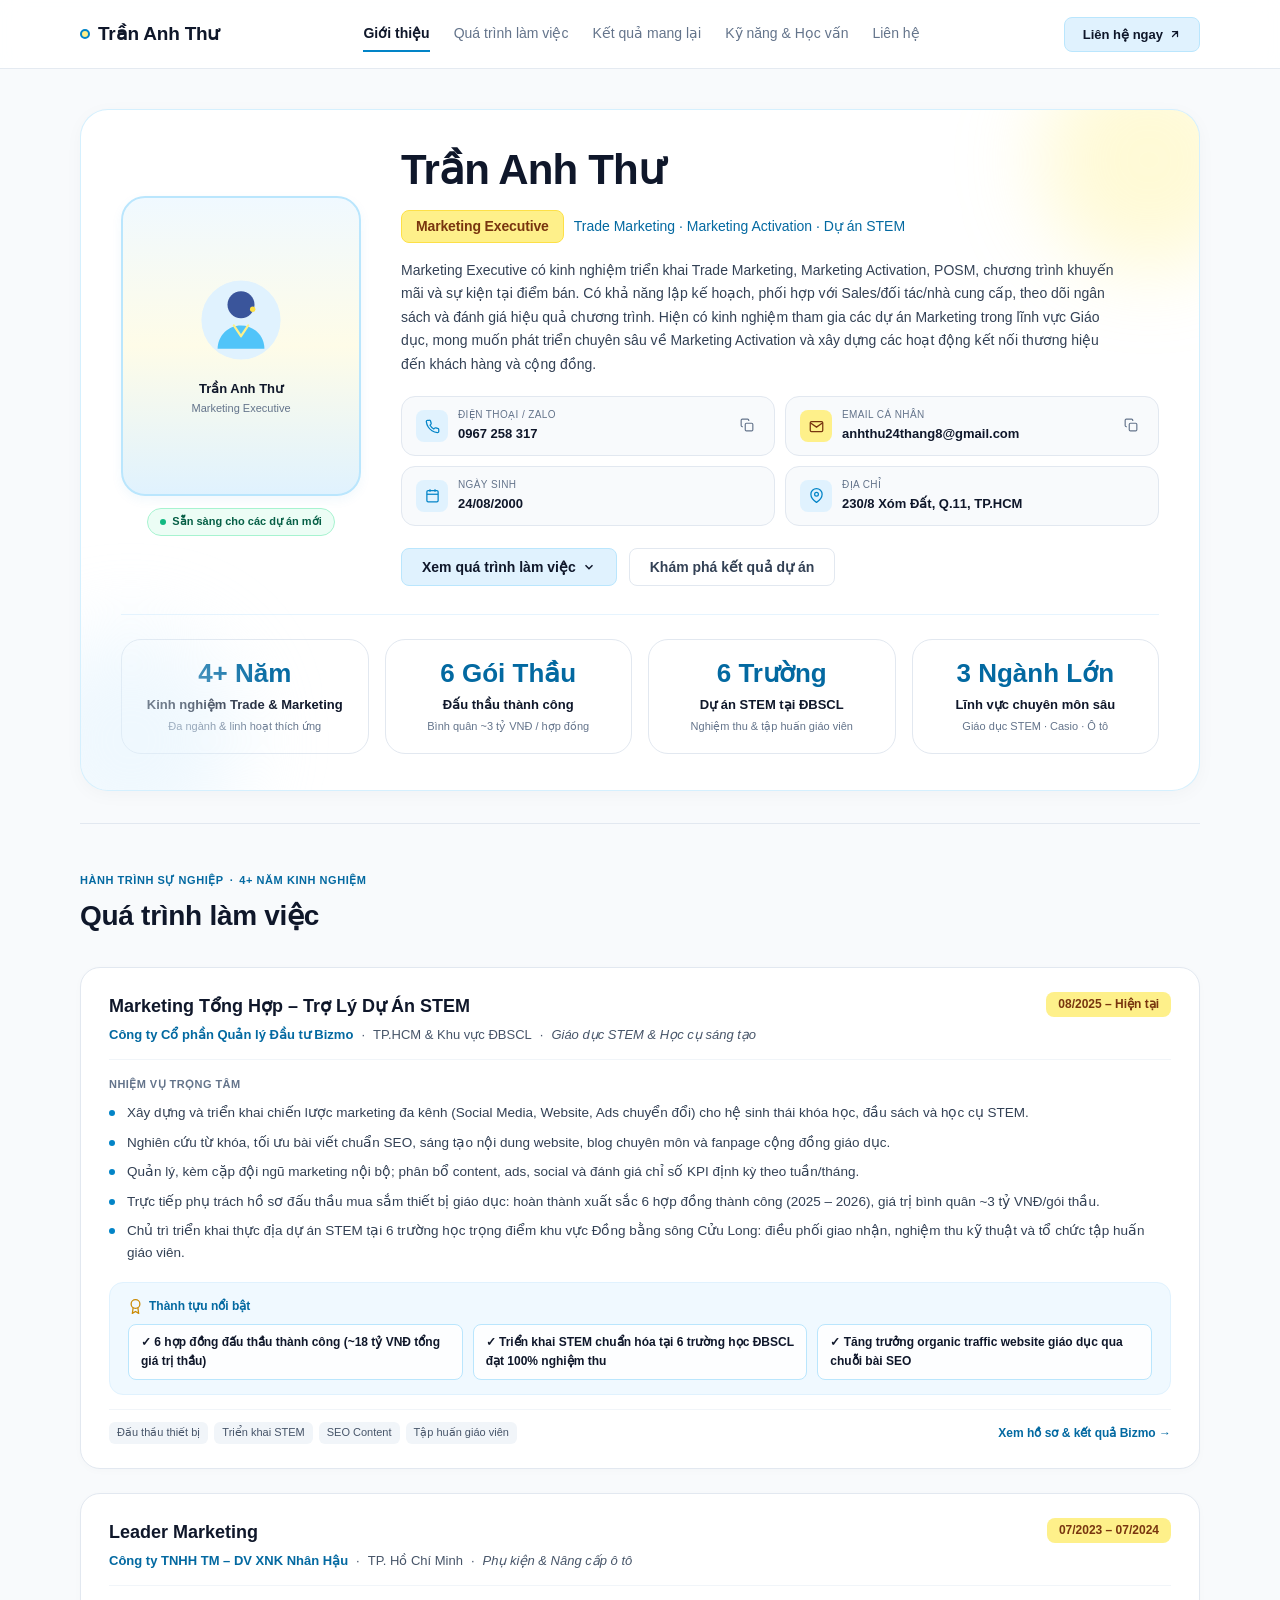
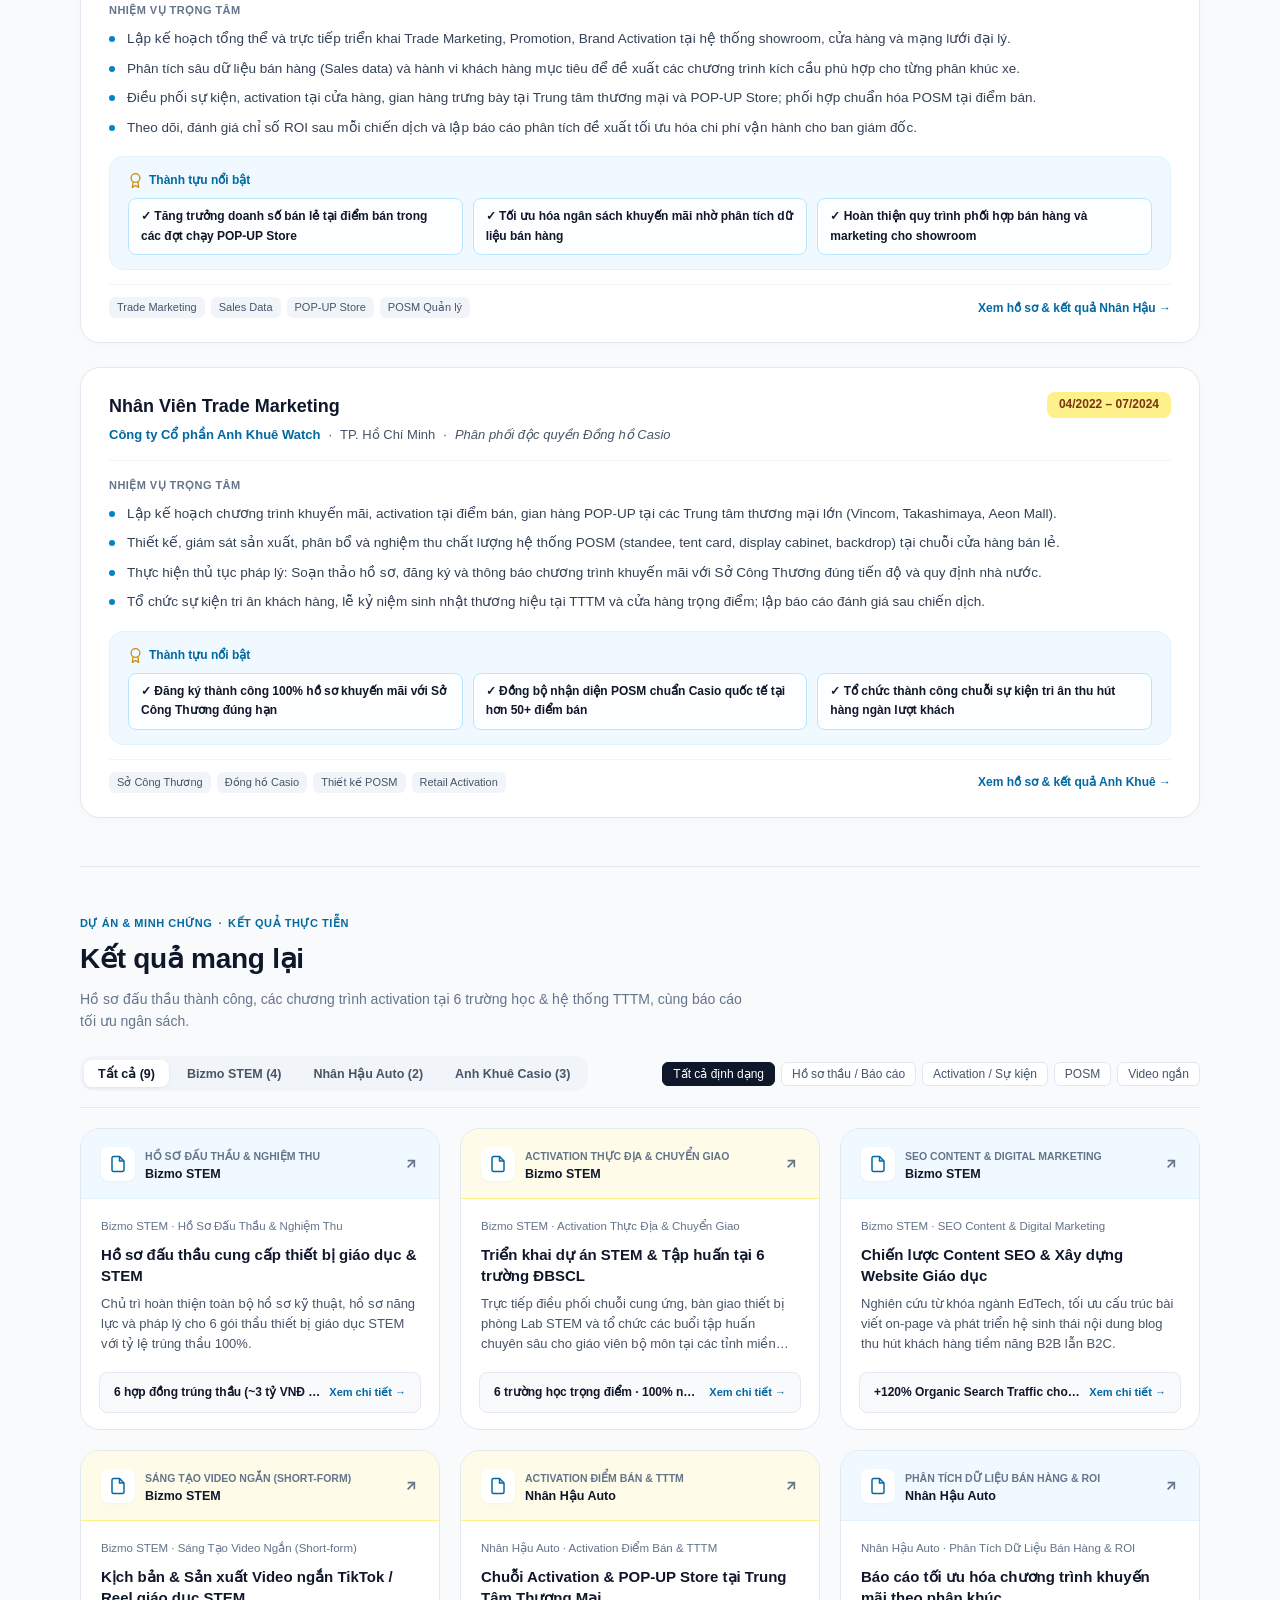
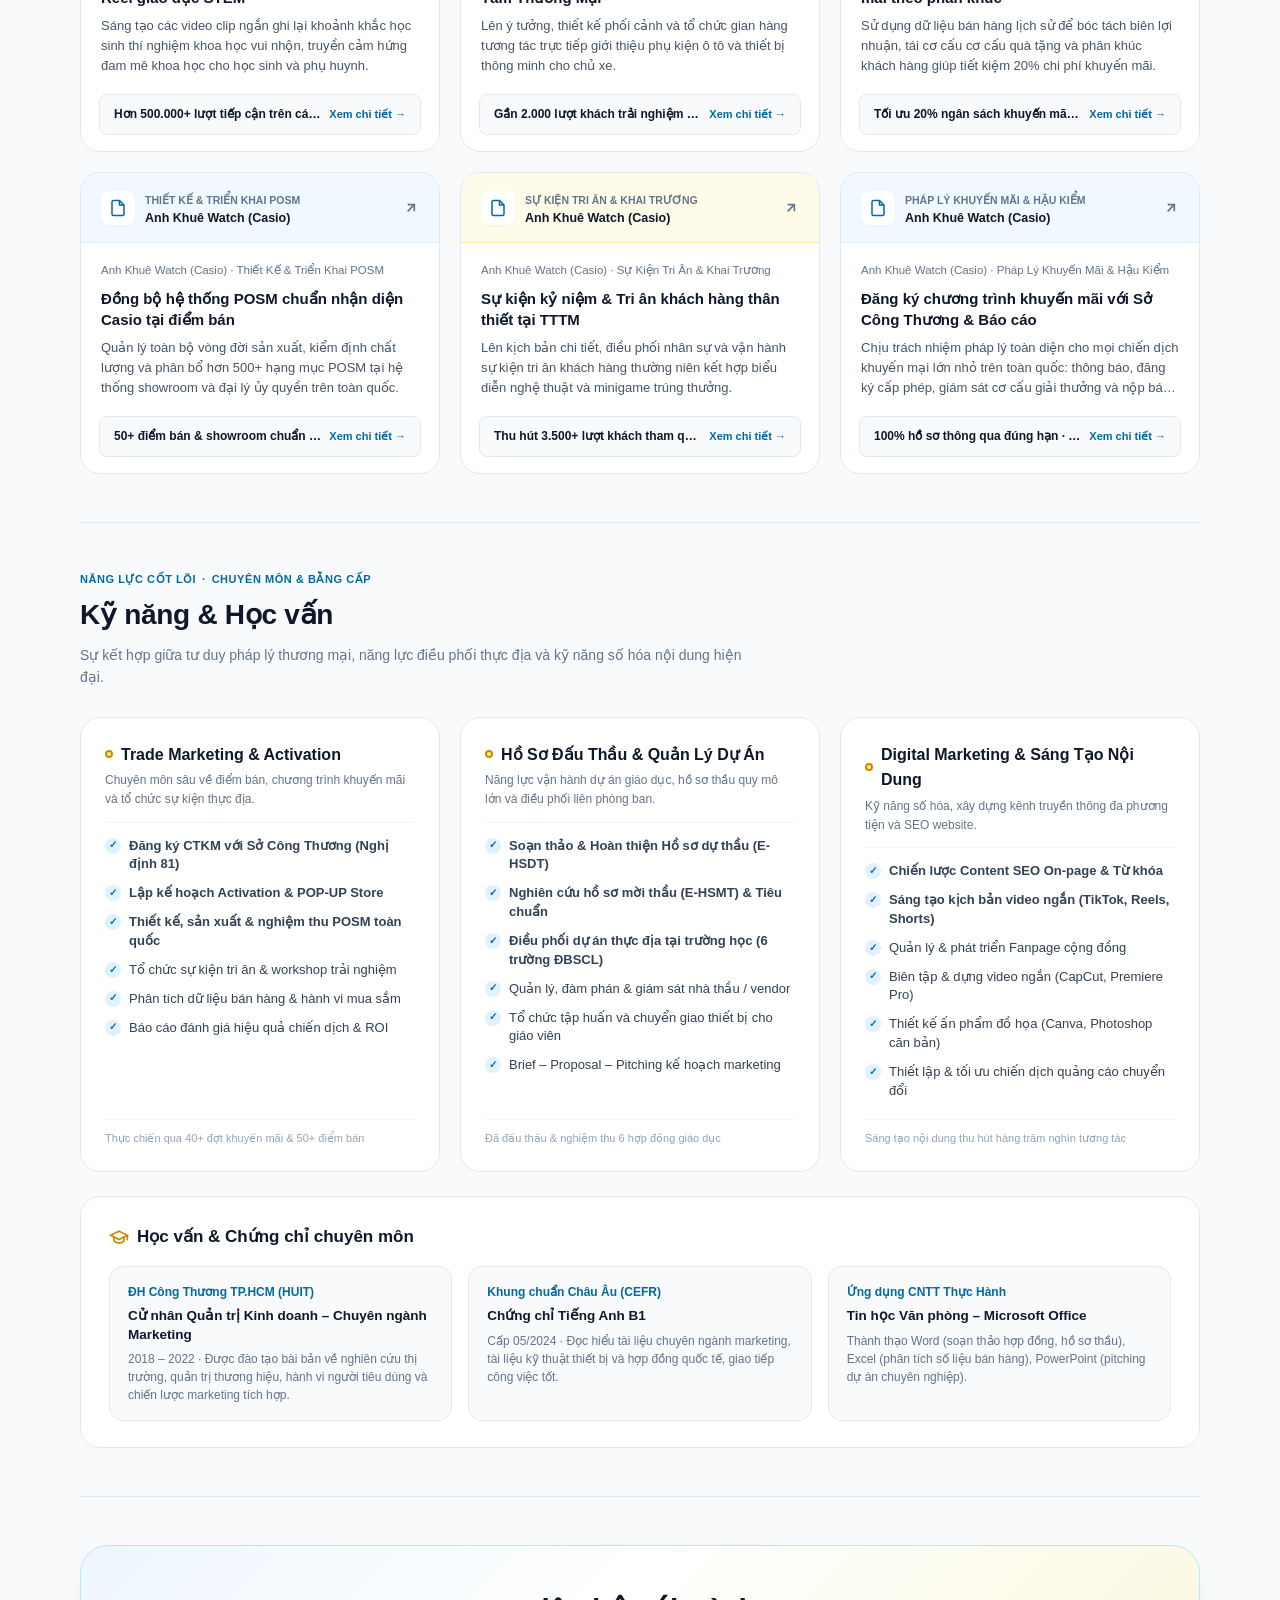
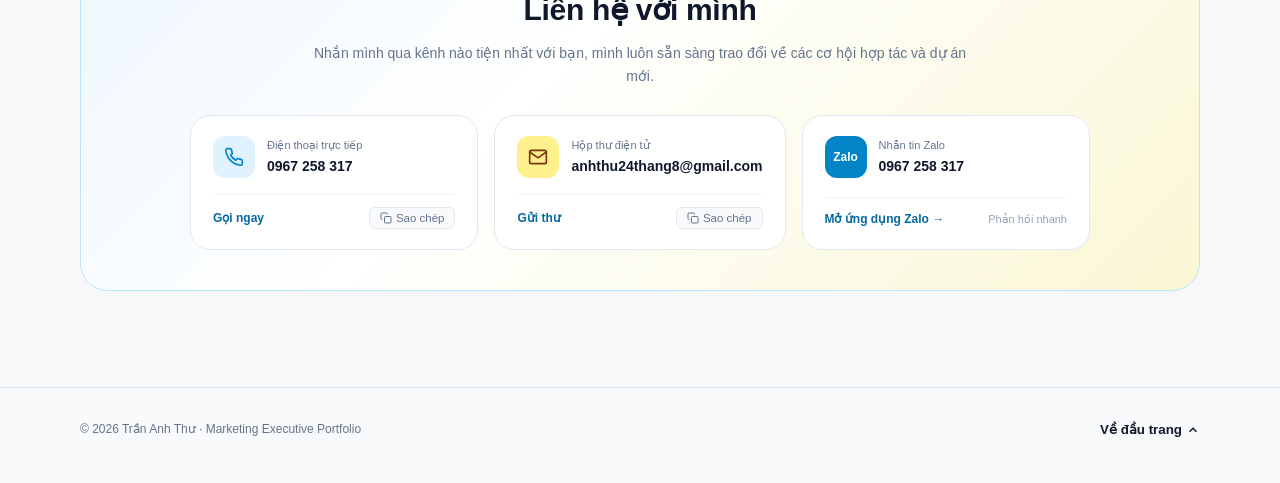
==== index.html @ 7ff5aea0 "Add files via upload" ====
<!DOCTYPE html>
<html lang="vi">
<head>
  <meta charset="UTF-8">
  <meta name="viewport" content="width=device-width, initial-scale=1.0, viewport-fit=cover">
  <title>Trần Anh Thư – Portfolio Marketing</title>
  <meta name="description" content="Portfolio cá nhân của Trần Anh Thư - Marketing Executive chuyên sâu Trade Marketing, Activation, Đấu thầu dự án và Chiến lược kết nối thương hiệu.">
  <meta property="og:title" content="Trần Anh Thư – Portfolio Marketing">
  <meta property="og:description" content="Portfolio cá nhân của Trần Anh Thư - Marketing Executive chuyên sâu Trade Marketing, Activation, Đấu thầu dự án và Chiến lược kết nối thương hiệu.">
  <meta property="og:type" content="website">
  <meta name="twitter:card" content="summary_large_image">
  <style>
    :root {
      --bg: #F8FAFC;
      --surface: #FFFFFF;
      --ink: #0F172A;
      --mute: #64748B;
      --line: #E2E8F0;
      --blue-subtle: #F0F9FF;
      --blue-pastel: #E0F2FE;
      --blue-border: #BAE6FD;
      --blue-accent: #0284C7;
      --blue-deep: #0369A1;
      --yellow-subtle: #FEFCE8;
      --yellow-pastel: #FEF08A;
      --yellow-border: #FDE047;
      --yellow-dark: #78350F;
      --yellow-accent: #CA8A04;
      --radius-sm: 8px;
      --radius-md: 14px;
      --radius-lg: 20px;
      --radius-xl: 28px;
      --font-main: Arial, "Helvetica Neue", Helvetica, sans-serif;
    }

    * {
      box-sizing: border-box;
      margin: 0;
      padding: 0;
    }

    html {
      scroll-behavior: smooth;
      font-family: var(--font-main);
      background-color: var(--bg);
      color: var(--ink);
    }

    body {
      font-family: var(--font-main);
      background: var(--bg);
      color: var(--ink);
      line-height: 1.6;
      -webkit-font-smoothing: antialiased;
      overflow-x: hidden;
    }

    a {
      color: inherit;
      text-decoration: none;
    }

    button {
      font-family: inherit;
      cursor: pointer;
      border: none;
      background: none;
    }

    .wrap {
      max-width: 1160px;
      margin: 0 auto;
      padding: 0 20px;
    }

    /* Top Navigation Bar */
    header.topbar {
      position: sticky;
      top: 0;
      z-index: 50;
      background: rgba(255, 255, 255, 0.88);
      backdrop-filter: blur(10px);
      -webkit-backdrop-filter: blur(10px);
      border-bottom: 1px solid rgba(226, 232, 240, 0.9);
      transition: all 0.2s ease;
    }

    .topbar .nav-container {
      display: flex;
      align-items: center;
      justify-content: space-between;
      height: 68px;
      gap: 32px;
    }

    .brand-wordmark {
      display: flex;
      align-items: center;
      gap: 8px;
      font-size: 19px;
      font-weight: 700;
      letter-spacing: -0.01em;
      color: var(--ink);
      white-space: nowrap;
      cursor: pointer;
    }

    .brand-dot {
      width: 10px;
      height: 10px;
      border-radius: 50%;
      background: var(--yellow-pastel);
      border: 2px solid var(--blue-accent);
    }

    nav.nav-links {
      display: flex;
      align-items: center;
      gap: 24px;
    }

    nav.nav-links a {
      font-size: 14px;
      font-weight: 500;
      color: var(--mute);
      padding: 6px 0;
      border-bottom: 2px solid transparent;
      transition: color 0.15s ease, border-color 0.15s ease;
      white-space: nowrap;
    }

    nav.nav-links a:hover,
    nav.nav-links a.active {
      color: var(--ink);
      border-bottom-color: var(--blue-accent);
      font-weight: 600;
    }

    .nav-cta {
      display: inline-flex;
      align-items: center;
      gap: 6px;
      background: var(--blue-pastel);
      color: var(--ink);
      border: 1px solid var(--blue-border);
      font-size: 13px;
      font-weight: 600;
      padding: 9px 18px;
      border-radius: var(--radius-sm);
      transition: background 0.15s ease;
      white-space: nowrap;
    }

    .nav-cta:hover {
      background: #BAE6FD;
    }

    .mobile-menu-btn {
      display: none;
      padding: 8px;
      border-radius: 8px;
      color: var(--ink);
    }

    .mobile-drawer {
      display: none;
      flex-direction: column;
      gap: 8px;
      padding: 16px 20px 24px;
      background: #FFFFFF;
      border-bottom: 1px solid var(--line);
    }

    .mobile-drawer.open {
      display: flex;
    }

    .mobile-drawer a {
      font-size: 15px;
      padding: 10px 12px;
      border-radius: 8px;
      color: var(--ink);
    }

    .mobile-drawer a:hover {
      background: var(--blue-subtle);
    }

    /* Hero Section */
    section.hero-section {
      padding: 40px 0 32px;
    }

    .hero-card {
      background: var(--surface);
      border: 1px solid rgba(186, 230, 253, 0.6);
      border-radius: var(--radius-xl);
      padding: 36px 40px;
      position: relative;
      overflow: hidden;
      box-shadow: 0 4px 20px -2px rgba(15, 23, 42, 0.04);
    }

    .hero-card::before {
      content: "";
      position: absolute;
      top: -60px;
      right: -60px;
      width: 220px;
      height: 220px;
      border-radius: 50%;
      background: rgba(254, 240, 138, 0.35);
      filter: blur(40px);
      pointer-events: none;
    }

    .hero-card::after {
      content: "";
      position: absolute;
      bottom: -60px;
      left: -60px;
      width: 220px;
      height: 220px;
      border-radius: 50%;
      background: rgba(224, 242, 254, 0.5);
      filter: blur(40px);
      pointer-events: none;
    }

    .hero-layout {
      position: relative;
      z-index: 1;
      display: grid;
      grid-template-columns: 240px 1fr;
      gap: 40px;
      align-items: center;
    }

    .avatar-wrapper {
      display: flex;
      flex-col: column;
      align-items: center;
      flex-direction: column;
    }

    .avatar-frame {
      width: 100%;
      aspect-ratio: 4/5;
      border-radius: 24px;
      overflow: hidden;
      border: 2px solid var(--blue-border);
      background: linear-gradient(180deg, var(--blue-subtle) 0%, var(--yellow-subtle) 50%, var(--blue-pastel) 100%);
      display: flex;
      flex-direction: column;
      align-items: center;
      justify-content: center;
      position: relative;
      text-align: center;
      box-shadow: 0 4px 12px rgba(2, 132, 199, 0.06);
    }

    .avatar-frame img {
      width: 100%;
      height: 100%;
      object-fit: cover;
    }

    .avatar-placeholder svg {
      width: 90px;
      height: 90px;
    }

    .avatar-name {
      font-size: 13px;
      font-weight: 700;
      color: var(--ink);
      margin-top: 6px;
    }

    .avatar-title {
      font-size: 11px;
      color: var(--mute);
    }

    .avatar-upload-overlay {
      position: absolute;
      inset: 0;
      background: rgba(15, 23, 42, 0.65);
      color: #FFFFFF;
      display: flex;
      flex-direction: column;
      align-items: center;
      justify-content: center;
      opacity: 0;
      transition: opacity 0.2s ease;
      cursor: pointer;
      font-size: 12px;
      font-weight: 500;
      gap: 4px;
      padding: 12px;
      text-align: center;
    }

    .avatar-frame:hover .avatar-upload-overlay {
      opacity: 1;
    }

    .status-badge {
      display: inline-flex;
      align-items: center;
      gap: 6px;
      margin-top: 12px;
      padding: 4px 12px;
      border-radius: 99px;
      background: #ECFDF5;
      border: 1px solid #A7F3D0;
      color: #065F46;
      font-size: 11px;
      font-weight: 600;
    }

    .status-dot {
      width: 6px;
      height: 6px;
      border-radius: 50%;
      background: #10B981;
    }

    /* Hero Text Column */
    .hero-info {
      display: flex;
      flex-direction: column;
      gap: 16px;
    }

    .hero-name {
      font-size: 42px;
      font-weight: 800;
      line-height: 1.15;
      letter-spacing: -0.02em;
      color: var(--ink);
    }

    .role-row {
      display: flex;
      flex-wrap: wrap;
      align-items: center;
      gap: 10px;
    }

    .role-badge {
      display: inline-block;
      background: var(--yellow-pastel);
      color: var(--yellow-dark);
      border: 1px solid var(--yellow-border);
      padding: 4px 14px;
      border-radius: var(--radius-sm);
      font-weight: 700;
      font-size: 14px;
      letter-spacing: -0.01em;
    }

    .role-extra {
      font-size: 14px;
      font-weight: 500;
      color: var(--blue-deep);
    }

    .hero-summary {
      font-size: 14px;
      color: #334155;
      line-height: 1.68;
      max-width: 720px;
    }

    /* Contact Cards Grid */
    .contact-grid {
      display: grid;
      grid-template-columns: repeat(2, 1fr);
      gap: 10px;
      padding-top: 4px;
    }

    .contact-item {
      display: flex;
      align-items: center;
      justify-content: space-between;
      background: #F8FAFC;
      border: 1px solid #E2E8F0;
      border-radius: var(--radius-md);
      padding: 10px 14px;
      transition: border-color 0.15s ease, background 0.15s ease;
    }

    .contact-item:hover {
      background: #F0F9FF;
      border-color: var(--blue-border);
    }

    .contact-meta {
      display: flex;
      align-items: center;
      gap: 10px;
      min-width: 0;
    }

    .contact-icon {
      width: 32px;
      height: 32px;
      border-radius: 8px;
      background: var(--blue-pastel);
      color: var(--blue-accent);
      display: flex;
      align-items: center;
      justify-content: center;
      flex-shrink: 0;
    }

    .contact-icon.yellow {
      background: var(--yellow-pastel);
      color: var(--yellow-dark);
    }

    .contact-details {
      min-width: 0;
    }

    .contact-label {
      font-size: 10px;
      text-transform: uppercase;
      color: var(--mute);
      letter-spacing: 0.04em;
      display: block;
      margin-bottom: 1px;
    }

    .contact-val {
      font-size: 13px;
      font-weight: 700;
      color: var(--ink);
      white-space: nowrap;
      overflow: hidden;
      text-overflow: ellipsis;
      display: block;
    }

    .btn-copy {
      padding: 6px;
      border-radius: 6px;
      color: var(--mute);
      transition: all 0.15s ease;
      cursor: pointer;
    }

    .btn-copy:hover {
      background: #FFFFFF;
      color: var(--ink);
    }

    /* Hero Buttons */
    .hero-actions {
      display: flex;
      flex-wrap: wrap;
      gap: 12px;
      padding-top: 6px;
    }

    .btn-primary {
      display: inline-flex;
      align-items: center;
      gap: 6px;
      background: var(--blue-pastel);
      border: 1px solid var(--blue-border);
      color: var(--ink);
      font-size: 14px;
      font-weight: 600;
      padding: 10px 20px;
      border-radius: var(--radius-sm);
      transition: background 0.15s ease;
    }

    .btn-primary:hover {
      background: #BAE6FD;
    }

    .btn-secondary {
      display: inline-flex;
      align-items: center;
      gap: 6px;
      background: #FFFFFF;
      border: 1px solid var(--line);
      color: #334155;
      font-size: 14px;
      font-weight: 600;
      padding: 10px 20px;
      border-radius: var(--radius-sm);
      transition: background 0.15s ease;
    }

    .btn-secondary:hover {
      background: #F1F5F9;
    }

    /* Metric Strip below Hero */
    .metric-strip {
      margin-top: 28px;
      padding-top: 24px;
      border-top: 1px solid rgba(224, 242, 254, 0.8);
      display: grid;
      grid-template-columns: repeat(4, 1fr);
      gap: 16px;
    }

    .metric-card {
      background: #FFFFFF;
      border: 1px solid #E2E8F0;
      border-radius: var(--radius-lg);
      padding: 18px 16px;
      text-align: center;
      display: flex;
      flex-direction: column;
      align-items: center;
      justify-content: center;
      transition: border-color 0.15s ease;
    }

    .metric-card:hover {
      border-color: var(--blue-border);
    }

    .metric-value {
      font-size: 26px;
      font-weight: 800;
      color: var(--blue-deep);
      line-height: 1.2;
    }

    .metric-label {
      font-size: 13px;
      font-weight: 700;
      color: var(--ink);
      margin-top: 6px;
    }

    .metric-note {
      font-size: 11px;
      color: var(--mute);
      margin-top: 2px;
    }

    /* Sections Common */
    section.content-section {
      padding: 48px 0;
      border-top: 1px solid var(--line);
    }

    .section-kicker {
      font-size: 11px;
      text-transform: uppercase;
      font-weight: 700;
      letter-spacing: 0.05em;
      color: var(--blue-deep);
      margin-bottom: 4px;
      display: flex;
      align-items: center;
      gap: 6px;
    }

    .section-title {
      font-size: 28px;
      font-weight: 800;
      color: var(--ink);
      letter-spacing: -0.01em;
    }

    .section-lead {
      font-size: 14px;
      color: var(--mute);
      margin-top: 6px;
      max-width: 680px;
    }

    /* Timeline Section */
    .timeline-list {
      display: flex;
      flex-direction: column;
      gap: 24px;
      margin-top: 28px;
    }

    .job-card {
      background: #FFFFFF;
      border: 1px solid #E2E8F0;
      border-radius: var(--radius-lg);
      padding: 24px 28px;
      box-shadow: 0 2px 8px rgba(15, 23, 42, 0.02);
      transition: border-color 0.15s ease;
    }

    .job-card:hover {
      border-color: var(--blue-border);
    }

    .job-header {
      display: flex;
      flex-wrap: wrap;
      justify-content: space-between;
      align-items: flex-start;
      gap: 12px;
      padding-bottom: 14px;
      border-bottom: 1px solid #F1F5F9;
    }

    .job-role {
      font-size: 18px;
      font-weight: 700;
      color: var(--ink);
    }

    .job-meta {
      display: flex;
      flex-wrap: wrap;
      align-items: center;
      gap: 8px;
      font-size: 13px;
      color: #475569;
      margin-top: 4px;
    }

    .job-company {
      font-weight: 600;
      color: var(--blue-deep);
    }

    .job-period {
      font-size: 12px;
      font-weight: 700;
      background: var(--yellow-pastel);
      color: var(--yellow-dark);
      padding: 3px 12px;
      border-radius: var(--radius-sm);
      white-space: nowrap;
    }

    .job-tasks-title {
      font-size: 11px;
      font-weight: 700;
      text-transform: uppercase;
      color: var(--mute);
      letter-spacing: 0.04em;
      margin: 16px 0 8px;
    }

    .job-tasks {
      list-style: none;
      display: flex;
      flex-direction: column;
      gap: 8px;
    }

    .job-tasks li {
      position: relative;
      padding-left: 18px;
      font-size: 13.5px;
      color: #334155;
      line-height: 1.6;
    }

    .job-tasks li::before {
      content: "";
      position: absolute;
      left: 0;
      top: 8px;
      width: 6px;
      height: 6px;
      border-radius: 50%;
      background: var(--blue-accent);
    }

    .job-achievements {
      margin-top: 18px;
      padding: 14px 18px;
      background: var(--blue-subtle);
      border-radius: var(--radius-md);
      border: 1px solid #E0F2FE;
    }

    .achieve-title {
      font-size: 12px;
      font-weight: 700;
      color: var(--blue-deep);
      margin-bottom: 8px;
      display: flex;
      align-items: center;
      gap: 6px;
    }

    .achieve-grid {
      display: grid;
      grid-template-columns: repeat(3, 1fr);
      gap: 10px;
    }

    .achieve-box {
      background: rgba(255, 255, 255, 0.9);
      border: 1px solid #BAE6FD;
      border-radius: 8px;
      padding: 8px 12px;
      font-size: 12px;
      font-weight: 600;
      color: #0F172A;
      display: flex;
      align-items: flex-start;
      gap: 6px;
    }

    .job-footer {
      display: flex;
      justify-content: space-between;
      align-items: center;
      margin-top: 14px;
      padding-top: 12px;
      border-top: 1px solid #F1F5F9;
    }

    .job-tags {
      display: flex;
      flex-wrap: wrap;
      gap: 6px;
    }

    .tag-item {
      font-size: 11px;
      color: #475569;
      background: #F1F5F9;
      padding: 2px 8px;
      border-radius: 6px;
    }

    .btn-view-job-results {
      font-size: 12px;
      font-weight: 700;
      color: var(--blue-deep);
      display: inline-flex;
      align-items: center;
      gap: 4px;
      cursor: pointer;
    }

    .btn-view-job-results:hover {
      text-decoration: underline;
    }

    /* Projects Section */
    .filter-bar {
      display: flex;
      flex-wrap: wrap;
      justify-content: space-between;
      align-items: center;
      gap: 14px;
      margin: 24px 0 20px;
      padding-bottom: 16px;
      border-bottom: 1px solid #E2E8F0;
    }

    .segmented-tabs {
      display: flex;
      align-items: center;
      background: #F1F5F9;
      padding: 4px;
      border-radius: var(--radius-md);
      gap: 4px;
      overflow-x: auto;
    }

    .seg-btn {
      padding: 6px 14px;
      font-size: 12.5px;
      font-weight: 600;
      color: #475569;
      border-radius: var(--radius-sm);
      white-space: nowrap;
      transition: all 0.15s ease;
    }

    .seg-btn.active {
      background: #FFFFFF;
      color: var(--ink);
      box-shadow: 0 1px 3px rgba(0, 0, 0, 0.08);
    }

    .type-filters {
      display: flex;
      align-items: center;
      gap: 6px;
      overflow-x: auto;
    }

    .type-btn {
      font-size: 12px;
      padding: 4px 10px;
      border-radius: 6px;
      border: 1px solid #E2E8F0;
      background: #FFFFFF;
      color: #475569;
      white-space: nowrap;
      transition: all 0.15s ease;
    }

    .type-btn.active {
      background: var(--ink);
      color: #FFFFFF;
      border-color: var(--ink);
    }

    .projects-grid {
      display: grid;
      grid-template-columns: repeat(3, 1fr);
      gap: 20px;
    }

    .card-project {
      background: #FFFFFF;
      border: 1px solid #E2E8F0;
      border-radius: var(--radius-lg);
      overflow: hidden;
      display: flex;
      flex-direction: column;
      justify-content: space-between;
      cursor: pointer;
      transition: transform 0.15s ease, border-color 0.15s ease, box-shadow 0.15s ease;
    }

    .card-project:hover {
      border-color: var(--blue-border);
      box-shadow: 0 6px 20px rgba(15, 23, 42, 0.06);
      transform: translateY(-2px);
    }

    .project-thumb-header {
      padding: 16px 20px;
      display: flex;
      align-items: center;
      justify-content: space-between;
      border-bottom: 1px solid #F1F5F9;
    }

    .project-thumb-header.blue {
      background: var(--blue-subtle);
      border-bottom-color: #E0F2FE;
    }

    .project-thumb-header.yellow {
      background: var(--yellow-subtle);
      border-bottom-color: #FEF08A;
    }

    .project-thumb-left {
      display: flex;
      align-items: center;
      gap: 10px;
    }

    .thumb-icon-box {
      width: 34px;
      height: 34px;
      border-radius: 8px;
      background: #FFFFFF;
      display: flex;
      align-items: center;
      justify-content: center;
      color: var(--blue-deep);
      box-shadow: 0 1px 3px rgba(0, 0, 0, 0.04);
    }

    .project-thumb-titles {
      line-height: 1.3;
    }

    .project-thumb-type {
      font-size: 10.5px;
      font-weight: 700;
      text-transform: uppercase;
      color: var(--mute);
    }

    .project-thumb-company {
      font-size: 12.5px;
      font-weight: 700;
      color: var(--ink);
    }

    .project-body {
      padding: 18px 20px;
      display: flex;
      flex-direction: column;
      gap: 8px;
    }

    .project-meta-line {
      font-size: 11.5px;
      color: var(--mute);
    }

    .project-title {
      font-size: 15px;
      font-weight: 700;
      color: var(--ink);
      line-height: 1.4;
    }

    .project-summary {
      font-size: 13px;
      color: #475569;
      line-height: 1.55;
      display: -webkit-box;
      -webkit-line-clamp: 3;
      -webkit-box-orient: vertical;
      overflow: hidden;
    }

    .project-metric-banner {
      margin: 0 18px 16px;
      padding: 10px 14px;
      background: #F8FAFC;
      border: 1px solid #E2E8F0;
      border-radius: var(--radius-sm);
      display: flex;
      align-items: center;
      justify-content: space-between;
      font-size: 12px;
    }

    .project-metric-text {
      font-weight: 700;
      color: var(--ink);
      white-space: nowrap;
      overflow: hidden;
      text-overflow: ellipsis;
      margin-right: 8px;
    }

    .project-link-label {
      color: var(--blue-deep);
      font-weight: 700;
      font-size: 11px;
      white-space: nowrap;
    }

    /* Skills Section */
    .skills-grid {
      display: grid;
      grid-template-columns: repeat(3, 1fr);
      gap: 20px;
      margin-top: 28px;
    }

    .skill-card {
      background: #FFFFFF;
      border: 1px solid #E2E8F0;
      border-radius: var(--radius-lg);
      padding: 24px;
      display: flex;
      flex-direction: column;
      justify-content: space-between;
    }

    .skill-card-title {
      font-size: 16px;
      font-weight: 700;
      color: var(--ink);
      margin-bottom: 4px;
      display: flex;
      align-items: center;
      gap: 8px;
    }

    .skill-card-dot {
      width: 8px;
      height: 8px;
      border-radius: 50%;
      background: var(--yellow-pastel);
      border: 2px solid var(--yellow-accent);
    }

    .skill-card-desc {
      font-size: 12px;
      color: var(--mute);
      padding-bottom: 12px;
      border-bottom: 1px solid #F1F5F9;
      margin-bottom: 14px;
    }

    .skill-list {
      list-style: none;
      display: flex;
      flex-direction: column;
      gap: 10px;
    }

    .skill-list li {
      font-size: 13px;
      color: #334155;
      display: flex;
      align-items: flex-start;
      gap: 8px;
      line-height: 1.45;
    }

    .skill-check-icon {
      width: 16px;
      height: 16px;
      border-radius: 50%;
      background: var(--blue-pastel);
      color: var(--blue-deep);
      display: flex;
      align-items: center;
      justify-content: center;
      font-size: 10px;
      font-weight: 800;
      flex-shrink: 0;
      margin-top: 1px;
    }

    .skill-card-footer {
      margin-top: 18px;
      padding-top: 10px;
      border-top: 1px solid #F1F5F9;
      font-size: 11px;
      color: #94A3B8;
    }

    /* Education Block */
    .edu-block {
      margin-top: 24px;
      background: #FFFFFF;
      border: 1px solid #E2E8F0;
      border-radius: var(--radius-lg);
      padding: 26px 28px;
    }

    .edu-header {
      font-size: 17px;
      font-weight: 700;
      color: var(--ink);
      margin-bottom: 16px;
      display: flex;
      align-items: center;
      gap: 8px;
    }

    .edu-grid {
      display: grid;
      grid-template-columns: repeat(3, 1fr);
      gap: 16px;
    }

    .edu-item {
      background: #F8FAFC;
      border: 1px solid #E2E8F0;
      border-radius: var(--radius-md);
      padding: 16px 18px;
    }

    .edu-school {
      font-size: 12px;
      font-weight: 700;
      color: var(--blue-deep);
      display: block;
      margin-bottom: 4px;
    }

    .edu-degree {
      font-size: 13.5px;
      font-weight: 700;
      color: var(--ink);
      line-height: 1.4;
      margin-bottom: 6px;
    }

    .edu-desc {
      font-size: 12px;
      color: var(--mute);
      line-height: 1.5;
    }

    /* Contact Section */
    .contact-container-card {
      background: linear-gradient(135deg, rgba(224, 242, 254, 0.45) 0%, #FFFFFF 40%, rgba(254, 240, 138, 0.35) 100%);
      border: 1px solid #BAE6FD;
      border-radius: var(--radius-xl);
      padding: 40px;
      text-align: center;
      box-shadow: 0 4px 20px -2px rgba(15, 23, 42, 0.03);
    }

    .contact-container-card .section-title {
      font-size: 30px;
    }

    .contact-container-card .section-lead {
      margin: 8px auto 28px;
    }

    .contact-3cards {
      display: grid;
      grid-template-columns: repeat(3, 1fr);
      gap: 16px;
      max-width: 900px;
      margin: 0 auto;
    }

    .contact-card-box {
      background: #FFFFFF;
      border: 1px solid #E2E8F0;
      border-radius: var(--radius-lg);
      padding: 20px 22px;
      text-align: left;
      display: flex;
      flex-direction: column;
      justify-content: space-between;
      transition: border-color 0.15s ease, box-shadow 0.15s ease;
    }

    .contact-card-box:hover {
      border-color: var(--blue-border);
      box-shadow: 0 4px 14px rgba(2, 132, 199, 0.06);
    }

    .contact-card-top {
      display: flex;
      align-items: center;
      gap: 12px;
    }

    .contact-card-icon {
      width: 42px;
      height: 42px;
      border-radius: 12px;
      background: var(--blue-pastel);
      color: var(--blue-accent);
      display: flex;
      align-items: center;
      justify-content: center;
      flex-shrink: 0;
    }

    .contact-card-icon.yellow {
      background: var(--yellow-pastel);
      color: var(--yellow-dark);
    }

    .contact-card-icon.zalo {
      background: #0284C7;
      color: #FFFFFF;
      font-weight: 800;
      font-size: 12px;
    }

    .contact-card-details {
      min-width: 0;
    }

    .contact-card-type {
      font-size: 11px;
      color: var(--mute);
      display: block;
    }

    .contact-card-value {
      font-size: 14px;
      font-weight: 700;
      color: var(--ink);
      white-space: nowrap;
      overflow: hidden;
      text-overflow: ellipsis;
      display: block;
    }

    .contact-card-bottom {
      margin-top: 16px;
      padding-top: 12px;
      border-top: 1px solid #F1F5F9;
      display: flex;
      align-items: center;
      justify-content: space-between;
    }

    .contact-card-action {
      font-size: 12px;
      font-weight: 700;
      color: var(--blue-deep);
    }

    .contact-card-action:hover {
      text-decoration: underline;
    }

    .contact-card-btn {
      font-size: 11.5px;
      color: var(--mute);
      background: #F8FAFC;
      border: 1px solid #E2E8F0;
      padding: 4px 10px;
      border-radius: 6px;
      cursor: pointer;
      display: inline-flex;
      align-items: center;
      gap: 4px;
    }

    .contact-card-btn:hover {
      background: #FFFFFF;
      color: var(--ink);
    }

    /* Footer */
    footer.page-footer {
      padding: 32px 0 44px;
      border-top: 1px solid var(--line);
      margin-top: 48px;
    }

    .footer-content {
      display: flex;
      align-items: center;
      justify-content: space-between;
      font-size: 12px;
      color: var(--mute);
    }

    .btn-scroll-top {
      font-weight: 600;
      color: var(--ink);
      display: inline-flex;
      align-items: center;
      gap: 4px;
      cursor: pointer;
    }

    .btn-scroll-top:hover {
      color: var(--blue-deep);
    }

    /* Modal Lightbox */
    .modal-overlay {
      position: fixed;
      inset: 0;
      background: rgba(15, 23, 42, 0.65);
      backdrop-filter: blur(4px);
      -webkit-backdrop-filter: blur(4px);
      z-index: 100;
      display: none;
      align-items: center;
      justify-content: center;
      padding: 20px;
    }

    .modal-overlay.active {
      display: flex;
    }

    .modal-window {
      background: #FFFFFF;
      border-radius: var(--radius-xl);
      max-width: 680px;
      width: 100%;
      max-height: 88vh;
      overflow-y: auto;
      box-shadow: 0 20px 40px rgba(0, 0, 0, 0.2);
      border: 1px solid #E2E8F0;
      display: flex;
      flex-direction: column;
    }

    .modal-header {
      position: sticky;
      top: 0;
      background: rgba(255, 255, 255, 0.95);
      backdrop-filter: blur(8px);
      padding: 16px 24px;
      border-bottom: 1px solid #F1F5F9;
      display: flex;
      align-items: center;
      justify-content: space-between;
      z-index: 2;
    }

    .modal-title-wrap {
      font-size: 12px;
      color: var(--mute);
    }

    .modal-title-wrap strong {
      color: var(--blue-deep);
    }

    .btn-close-modal {
      font-size: 20px;
      font-weight: 700;
      color: var(--mute);
      padding: 4px 8px;
      border-radius: 6px;
      cursor: pointer;
    }

    .btn-close-modal:hover {
      background: #F1F5F9;
      color: var(--ink);
    }

    .modal-body {
      padding: 24px;
      display: flex;
      flex-direction: column;
      gap: 20px;
    }

    .modal-headline {
      font-size: 22px;
      font-weight: 800;
      color: var(--ink);
      line-height: 1.3;
    }

    .modal-metric-badge {
      background: var(--yellow-subtle);
      border: 1px solid var(--yellow-border);
      border-radius: var(--radius-sm);
      padding: 10px 14px;
      font-size: 13px;
      font-weight: 700;
      color: var(--yellow-dark);
      display: flex;
      align-items: center;
      gap: 6px;
    }

    .modal-section-title {
      font-size: 11px;
      font-weight: 700;
      text-transform: uppercase;
      letter-spacing: 0.05em;
      color: var(--mute);
      margin-bottom: 6px;
    }

    .modal-box-context {
      background: #F8FAFC;
      border: 1px solid #E2E8F0;
      border-radius: var(--radius-md);
      padding: 14px 16px;
      font-size: 13.5px;
      color: #334155;
      line-height: 1.6;
    }

    .modal-bullets {
      list-style: none;
      display: flex;
      flex-direction: column;
      gap: 8px;
    }

    .modal-bullets li {
      font-size: 13px;
      color: #334155;
      padding-left: 16px;
      position: relative;
      line-height: 1.5;
    }

    .modal-bullets li::before {
      content: "";
      position: absolute;
      left: 0;
      top: 7px;
      width: 6px;
      height: 6px;
      border-radius: 50%;
      background: var(--yellow-accent);
    }

    .modal-steps-list {
      display: flex;
      flex-direction: column;
      gap: 8px;
    }

    .modal-step-item {
      background: var(--blue-subtle);
      border: 1px solid #E0F2FE;
      border-radius: var(--radius-sm);
      padding: 10px 14px;
      font-size: 13px;
      color: #1E293B;
      line-height: 1.5;
    }

    .modal-outcomes-list {
      display: flex;
      flex-direction: column;
      gap: 8px;
    }

    .modal-outcome-item {
      display: flex;
      align-items: flex-start;
      gap: 8px;
      font-size: 13px;
      font-weight: 600;
      color: #0F172A;
    }

    .modal-check-mark {
      color: #10B981;
      font-weight: 900;
    }

    .modal-footer {
      padding: 14px 24px;
      background: #F8FAFC;
      border-top: 1px solid #E2E8F0;
      display: flex;
      align-items: center;
      justify-content: space-between;
      font-size: 12px;
      color: var(--mute);
    }

    .btn-modal-done {
      background: #E2E8F0;
      color: var(--ink);
      font-weight: 600;
      padding: 8px 18px;
      border-radius: 6px;
      cursor: pointer;
    }

    .btn-modal-done:hover {
      background: #CBD5E1;
    }

    /* Toast Notification */
    .toast-box {
      position: fixed;
      bottom: 24px;
      right: 24px;
      background: #0F172A;
      color: #FFFFFF;
      padding: 12px 20px;
      border-radius: 12px;
      font-size: 13px;
      font-weight: 600;
      box-shadow: 0 10px 25px rgba(0, 0, 0, 0.2);
      z-index: 200;
      display: none;
      align-items: center;
      gap: 8px;
      animation: toastIn 0.2s ease;
    }

    .toast-box.active {
      display: flex;
    }

    @keyframes toastIn {
      from { transform: translateY(12px); opacity: 0; }
      to { transform: translateY(0); opacity: 1; }
    }

    /* Responsive Queries */
    @media (max-width: 960px) {
      .hero-layout {
        grid-template-columns: 1fr;
        text-align: center;
        gap: 24px;
      }
      .avatar-wrapper {
        margin: 0 auto;
        max-width: 200px;
      }
      .role-row {
        justify-content: center;
      }
      .hero-summary {
        margin: 0 auto;
      }
      .hero-actions {
        justify-content: center;
      }
      .metric-strip {
        grid-template-columns: repeat(2, 1fr);
      }
      .projects-grid {
        grid-template-columns: repeat(2, 1fr);
      }
      .skills-grid, .edu-grid, .contact-3cards {
        grid-template-columns: 1fr;
      }
      .achieve-grid {
        grid-template-columns: 1fr;
      }
    }

    @media (max-width: 768px) {
      nav.nav-links, .nav-cta {
        display: none;
      }
      .mobile-menu-btn {
        display: block;
      }
      .hero-name {
        font-size: 32px;
      }
      .contact-grid {
        grid-template-columns: 1fr;
      }
      .hero-card {
        padding: 24px 20px;
      }
      .projects-grid {
        grid-template-columns: 1fr;
      }
    }
  </style>
</head>
<body>

  <!-- Top Sticky Navigation Bar -->
  <header class="topbar">
    <div class="wrap nav-container">
      <div class="brand-wordmark" onclick="window.scrollTo({top: 0, behavior: 'smooth'})">
        <span class="brand-dot"></span>
        <span>Trần Anh Thư</span>
      </div>

      <nav class="nav-links">
        <a href="#gioi-thieu" class="nav-link active">Giới thiệu</a>
        <a href="#kinh-nghiem" class="nav-link">Quá trình làm việc</a>
        <a href="#ket-qua" class="nav-link">Kết quả mang lại</a>
        <a href="#ky-nang" class="nav-link">Kỹ năng & Học vấn</a>
        <a href="#lien-he" class="nav-link">Liên hệ</a>
      </nav>

      <button class="nav-cta" onclick="document.getElementById('lien-he').scrollIntoView({behavior: 'smooth'})">
        <span>Liên hệ ngay</span>
        <svg width="12" height="12" viewBox="0 0 24 24" fill="none" stroke="currentColor" stroke-width="2.5" stroke-linecap="round" stroke-linejoin="round"><path d="M7 17L17 7M7 7h10v10"/></svg>
      </button>

      <button class="mobile-menu-btn" id="mobile-toggle-btn" aria-label="Menu">
        <svg width="24" height="24" viewBox="0 0 24 24" fill="none" stroke="currentColor" stroke-width="2"><line x1="3" y1="12" x2="21" y2="12"/><line x1="3" y1="6" x2="21" y2="6"/><line x1="3" y1="18" x2="21" y2="18"/></svg>
      </button>
    </div>

    <!-- Mobile Drawer -->
    <div class="mobile-drawer" id="mobile-drawer">
      <a href="#gioi-thieu" onclick="closeDrawer()">Giới thiệu</a>
      <a href="#kinh-nghiem" onclick="closeDrawer()">Quá trình làm việc</a>
      <a href="#ket-qua" onclick="closeDrawer()">Kết quả mang lại</a>
      <a href="#ky-nang" onclick="closeDrawer()">Kỹ năng & Học vấn</a>
      <a href="#lien-he" onclick="closeDrawer()">Liên hệ trực tiếp</a>
    </div>
  </header>

  <main class="wrap">

    <!-- PHẦN 1: HERO & CHỈ SỐ -->
    <section class="hero-section" id="gioi-thieu">
      <div class="hero-card">
        <div class="hero-layout">

          <!-- Hình đại diện: Nằm ngang với họ và tên -->
          <div class="avatar-wrapper">
            <div class="avatar-frame" id="avatar-container">
              <div class="avatar-placeholder" id="avatar-svg-box">
                <svg viewBox="0 0 100 100" fill="none" xmlns="http://www.w3.org/2000/svg">
                  <circle cx="50" cy="50" r="44" fill="#E0F2FE"/>
                  <path d="M50 18C41.7 18 35 24.7 35 33C35 41.3 41.7 48 50 48C58.3 48 65 41.3 65 33C65 24.7 58.3 18 50 18Z" fill="#1E3A8A" fill-opacity="0.85"/>
                  <circle cx="63" cy="38" r="3" fill="#FDE047"/>
                  <path d="M24 82C24 67.6 35.6 56 50 56C64.4 56 76 67.6 76 82H24Z" fill="#38BDF8" fill-opacity="0.85"/>
                  <path d="M42 56L50 68L58 56" stroke="#FEF08A" stroke-width="2.5" stroke-linecap="round" stroke-linejoin="round"/>
                </svg>
                <div class="avatar-name">Trần Anh Thư</div>
                <div class="avatar-title">Marketing Executive</div>
              </div>

              <!-- Upload photo trigger -->
              <label class="avatar-upload-overlay" for="avatar-input" title="Tải ảnh thật lên">
                <svg width="20" height="20" viewBox="0 0 24 24" fill="none" stroke="currentColor" stroke-width="2"><path d="M23 19a2 2 0 0 1-2 2H3a2 2 0 0 1-2-2V8a2 2 0 0 1 2-2h4l2-3h6l2 3h4a2 2 0 0 1 2 2z"/><circle cx="12" cy="13" r="4"/></svg>
                <span>Thay ảnh đại diện</span>
              </label>
              <input type="file" id="avatar-input" accept="image/*" style="display:none">
            </div>

            <div class="status-badge">
              <span class="status-dot"></span>
              <span>Sẵn sàng cho các dự án mới</span>
            </div>
          </div>

          <!-- Cột Họ và tên & Thông tin chi tiết -->
          <div class="hero-info">
            <h1 class="hero-name">Trần Anh Thư</h1>

            <div class="role-row">
              <span class="role-badge">Marketing Executive</span>
              <span class="role-extra">Trade Marketing · Marketing Activation · Dự án STEM</span>
            </div>

            <p class="hero-summary">Marketing Executive có kinh nghiệm triển khai Trade Marketing, Marketing Activation, POSM, chương trình khuyến mãi và sự kiện tại điểm bán. Có khả năng lập kế hoạch, phối hợp với Sales/đối tác/nhà cung cấp, theo dõi ngân sách và đánh giá hiệu quả chương trình. Hiện có kinh nghiệm tham gia các dự án Marketing trong lĩnh vực Giáo dục, mong muốn phát triển chuyên sâu về Marketing Activation và xây dựng các hoạt động kết nối thương hiệu đến khách hàng và cộng đồng.</p>

            <!-- Lưới thông tin liên hệ 2x2 -->
            <div class="contact-grid">
              <!-- Phone -->
              <div class="contact-item">
                <div class="contact-meta">
                  <div class="contact-icon">
                    <svg width="15" height="15" viewBox="0 0 24 24" fill="none" stroke="currentColor" stroke-width="2"><path d="M22 16.92v3a2 2 0 0 1-2.18 2 19.79 19.79 0 0 1-8.63-3.07 19.5 19.5 0 0 1-6-6 19.79 19.79 0 0 1-3.07-8.67A2 2 0 0 1 4.11 2h3a2 2 0 0 1 2 1.72 12.84 12.84 0 0 0 .7 2.81 2 2 0 0 1-.45 2.11L8.09 9.91a16 16 0 0 0 6 6l1.27-1.27a2 2 0 0 1 2.11-.45 12.84 12.84 0 0 0 2.81.7A2 2 0 0 1 22 16.92z"/></svg>
                  </div>
                  <div class="contact-details">
                    <span class="contact-label">Điện thoại / Zalo</span>
                    <a href="tel:0967258317" class="contact-val">0967 258 317</a>
                  </div>
                </div>
                <button class="btn-copy" onclick="copyText('0967 258 317', 'Số điện thoại')" title="Sao chép số">
                  <svg width="14" height="14" viewBox="0 0 24 24" fill="none" stroke="currentColor" stroke-width="2"><rect x="9" y="9" width="13" height="13" rx="2" ry="2"/><path d="M5 15H4a2 2 0 0 1-2-2V4a2 2 0 0 1 2-2h9a2 2 0 0 1 2 2v1"/></svg>
                </button>
              </div>

              <!-- Email -->
              <div class="contact-item">
                <div class="contact-meta">
                  <div class="contact-icon yellow">
                    <svg width="15" height="15" viewBox="0 0 24 24" fill="none" stroke="currentColor" stroke-width="2"><path d="M4 4h16c1.1 0 2 .9 2 2v12c0 1.1-.9 2-2 2H4c-1.1 0-2-.9-2-2V6c0-1.1.9-2 2-2z"/><polyline points="22,6 12,13 2,6"/></svg>
                  </div>
                  <div class="contact-details">
                    <span class="contact-label">Email cá nhân</span>
                    <a href="mailto:anhthu24thang8@gmail.com" class="contact-val">anhthu24thang8@gmail.com</a>
                  </div>
                </div>
                <button class="btn-copy" onclick="copyText('anhthu24thang8@gmail.com', 'Email')" title="Sao chép email">
                  <svg width="14" height="14" viewBox="0 0 24 24" fill="none" stroke="currentColor" stroke-width="2"><rect x="9" y="9" width="13" height="13" rx="2" ry="2"/><path d="M5 15H4a2 2 0 0 1-2-2V4a2 2 0 0 1 2-2h9a2 2 0 0 1 2 2v1"/></svg>
                </button>
              </div>

              <!-- Birthday -->
              <div class="contact-item">
                <div class="contact-meta">
                  <div class="contact-icon">
                    <svg width="15" height="15" viewBox="0 0 24 24" fill="none" stroke="currentColor" stroke-width="2"><rect x="3" y="4" width="18" height="18" rx="2" ry="2"/><line x1="16" y1="2" x2="16" y2="6"/><line x1="8" y1="2" x2="8" y2="6"/><line x1="3" y1="10" x2="21" y2="10"/></svg>
                  </div>
                  <div class="contact-details">
                    <span class="contact-label">Ngày sinh</span>
                    <span class="contact-val">24/08/2000</span>
                  </div>
                </div>
              </div>

              <!-- Address -->
              <div class="contact-item">
                <div class="contact-meta">
                  <div class="contact-icon">
                    <svg width="15" height="15" viewBox="0 0 24 24" fill="none" stroke="currentColor" stroke-width="2"><path d="M21 10c0 7-9 13-9 13s-9-6-9-13a9 9 0 0 1 18 0z"/><circle cx="12" cy="10" r="3"/></svg>
                  </div>
                  <div class="contact-details">
                    <span class="contact-label">Địa chỉ</span>
                    <span class="contact-val" title="230/8 Xóm Đất, Phường 8, Quận 11, TP.HCM">230/8 Xóm Đất, Q.11, TP.HCM</span>
                  </div>
                </div>
              </div>
            </div>

            <!-- Nút hành động -->
            <div class="hero-actions">
              <button class="btn-primary" onclick="document.getElementById('kinh-nghiem').scrollIntoView({behavior: 'smooth'})">
                <span>Xem quá trình làm việc</span>
                <svg width="14" height="14" viewBox="0 0 24 24" fill="none" stroke="currentColor" stroke-width="2.5"><polyline points="6 9 12 15 18 9"/></svg>
              </button>
              <button class="btn-secondary" onclick="document.getElementById('ket-qua').scrollIntoView({behavior: 'smooth'})">
                <span>Khám phá kết quả dự án</span>
              </button>
            </div>
          </div>
        </div>

        <!-- Dải số liệu nổi bật: Căn giữa và khoảng cách đều -->
        <div class="metric-strip">
          <div class="metric-card">
            <div class="metric-value">4+ Năm</div>
            <div class="metric-label">Kinh nghiệm Trade & Marketing</div>
            <div class="metric-note">Đa ngành & linh hoạt thích ứng</div>
          </div>
          <div class="metric-card">
            <div class="metric-value">6 Gói Thầu</div>
            <div class="metric-label">Đấu thầu thành công</div>
            <div class="metric-note">Bình quân ~3 tỷ VNĐ / hợp đồng</div>
          </div>
          <div class="metric-card">
            <div class="metric-value">6 Trường</div>
            <div class="metric-label">Dự án STEM tại ĐBSCL</div>
            <div class="metric-note">Nghiệm thu & tập huấn giáo viên</div>
          </div>
          <div class="metric-card">
            <div class="metric-value">3 Ngành Lớn</div>
            <div class="metric-label">Lĩnh vực chuyên môn sâu</div>
            <div class="metric-note">Giáo dục STEM · Casio · Ô tô</div>
          </div>
        </div>
      </div>
    </section>

    <!-- PHẦN 2: QUÁ TRÌNH LÀM VIỆC -->
    <section class="content-section" id="kinh-nghiem">
      <div class="section-kicker">
        <span>Hành trình sự nghiệp</span>
        <span>·</span>
        <span>4+ năm kinh nghiệm</span>
      </div>
      <h2 class="section-title">Quá trình làm việc</h2>

      <div class="timeline-list">
        <!-- Job 1: Bizmo -->
        <article class="job-card">
          <div class="job-header">
            <div>
              <h3 class="job-role">Marketing Tổng Hợp – Trợ Lý Dự Án STEM</h3>
              <div class="job-meta">
                <span class="job-company">Công ty Cổ phần Quản lý Đầu tư Bizmo</span>
                <span>·</span>
                <span>TP.HCM & Khu vực ĐBSCL</span>
                <span>·</span>
                <span style="font-style:italic">Giáo dục STEM & Học cụ sáng tạo</span>
              </div>
            </div>
            <span class="job-period">08/2025 – Hiện tại</span>
          </div>

          <div class="job-tasks-title">Nhiệm vụ trọng tâm</div>
          <ul class="job-tasks">
            <li>Xây dựng và triển khai chiến lược marketing đa kênh (Social Media, Website, Ads chuyển đổi) cho hệ sinh thái khóa học, đầu sách và học cụ STEM.</li>
            <li>Nghiên cứu từ khóa, tối ưu bài viết chuẩn SEO, sáng tạo nội dung website, blog chuyên môn và fanpage cộng đồng giáo dục.</li>
            <li>Quản lý, kèm cặp đội ngũ marketing nội bộ; phân bổ content, ads, social và đánh giá chỉ số KPI định kỳ theo tuần/tháng.</li>
            <li>Trực tiếp phụ trách hồ sơ đấu thầu mua sắm thiết bị giáo dục: hoàn thành xuất sắc 6 hợp đồng thành công (2025 – 2026), giá trị bình quân ~3 tỷ VNĐ/gói thầu.</li>
            <li>Chủ trì triển khai thực địa dự án STEM tại 6 trường học trọng điểm khu vực Đồng bằng sông Cửu Long: điều phối giao nhận, nghiệm thu kỹ thuật và tổ chức tập huấn giáo viên.</li>
          </ul>

          <div class="job-achievements">
            <div class="achieve-title">
              <svg width="15" height="15" viewBox="0 0 24 24" fill="none" stroke="#CA8A04" stroke-width="2"><circle cx="12" cy="8" r="7"/><polyline points="8.21 13.89 7 23 12 20 17 23 15.79 13.88"/></svg>
              <span>Thành tựu nổi bật</span>
            </div>
            <div class="achieve-grid">
              <div class="achieve-box">✓ 6 hợp đồng đấu thầu thành công (~18 tỷ VNĐ tổng giá trị thầu)</div>
              <div class="achieve-box">✓ Triển khai STEM chuẩn hóa tại 6 trường học ĐBSCL đạt 100% nghiệm thu</div>
              <div class="achieve-box">✓ Tăng trưởng organic traffic website giáo dục qua chuỗi bài SEO</div>
            </div>
          </div>

          <div class="job-footer">
            <div class="job-tags">
              <span class="tag-item">Đấu thầu thiết bị</span>
              <span class="tag-item">Triển khai STEM</span>
              <span class="tag-item">SEO Content</span>
              <span class="tag-item">Tập huấn giáo viên</span>
            </div>
            <button class="btn-view-job-results" onclick="filterByCompany('bizmo')">
              <span>Xem hồ sơ & kết quả Bizmo &rarr;</span>
            </button>
          </div>
        </article>

        <!-- Job 2: Nhan Hau -->
        <article class="job-card">
          <div class="job-header">
            <div>
              <h3 class="job-role">Leader Marketing</h3>
              <div class="job-meta">
                <span class="job-company">Công ty TNHH TM – DV XNK Nhân Hậu</span>
                <span>·</span>
                <span>TP. Hồ Chí Minh</span>
                <span>·</span>
                <span style="font-style:italic">Phụ kiện & Nâng cấp ô tô</span>
              </div>
            </div>
            <span class="job-period">07/2023 – 07/2024</span>
          </div>

          <div class="job-tasks-title">Nhiệm vụ trọng tâm</div>
          <ul class="job-tasks">
            <li>Lập kế hoạch tổng thể và trực tiếp triển khai Trade Marketing, Promotion, Brand Activation tại hệ thống showroom, cửa hàng và mạng lưới đại lý.</li>
            <li>Phân tích sâu dữ liệu bán hàng (Sales data) và hành vi khách hàng mục tiêu để đề xuất các chương trình kích cầu phù hợp cho từng phân khúc xe.</li>
            <li>Điều phối sự kiện, activation tại cửa hàng, gian hàng trưng bày tại Trung tâm thương mại và POP-UP Store; phối hợp chuẩn hóa POSM tại điểm bán.</li>
            <li>Theo dõi, đánh giá chỉ số ROI sau mỗi chiến dịch và lập báo cáo phân tích đề xuất tối ưu hóa chi phí vận hành cho ban giám đốc.</li>
          </ul>

          <div class="job-achievements">
            <div class="achieve-title">
              <svg width="15" height="15" viewBox="0 0 24 24" fill="none" stroke="#CA8A04" stroke-width="2"><circle cx="12" cy="8" r="7"/><polyline points="8.21 13.89 7 23 12 20 17 23 15.79 13.88"/></svg>
              <span>Thành tựu nổi bật</span>
            </div>
            <div class="achieve-grid">
              <div class="achieve-box">✓ Tăng trưởng doanh số bán lẻ tại điểm bán trong các đợt chạy POP-UP Store</div>
              <div class="achieve-box">✓ Tối ưu hóa ngân sách khuyến mãi nhờ phân tích dữ liệu bán hàng</div>
              <div class="achieve-box">✓ Hoàn thiện quy trình phối hợp bán hàng và marketing cho showroom</div>
            </div>
          </div>

          <div class="job-footer">
            <div class="job-tags">
              <span class="tag-item">Trade Marketing</span>
              <span class="tag-item">Sales Data</span>
              <span class="tag-item">POP-UP Store</span>
              <span class="tag-item">POSM Quản lý</span>
            </div>
            <button class="btn-view-job-results" onclick="filterByCompany('nhanhau')">
              <span>Xem hồ sơ & kết quả Nhân Hậu &rarr;</span>
            </button>
          </div>
        </article>

        <!-- Job 3: Anh Khue Watch -->
        <article class="job-card">
          <div class="job-header">
            <div>
              <h3 class="job-role">Nhân Viên Trade Marketing</h3>
              <div class="job-meta">
                <span class="job-company">Công ty Cổ phần Anh Khuê Watch</span>
                <span>·</span>
                <span>TP. Hồ Chí Minh</span>
                <span>·</span>
                <span style="font-style:italic">Phân phối độc quyền Đồng hồ Casio</span>
              </div>
            </div>
            <span class="job-period">04/2022 – 07/2024</span>
          </div>

          <div class="job-tasks-title">Nhiệm vụ trọng tâm</div>
          <ul class="job-tasks">
            <li>Lập kế hoạch chương trình khuyến mãi, activation tại điểm bán, gian hàng POP-UP tại các Trung tâm thương mại lớn (Vincom, Takashimaya, Aeon Mall).</li>
            <li>Thiết kế, giám sát sản xuất, phân bổ và nghiệm thu chất lượng hệ thống POSM (standee, tent card, display cabinet, backdrop) tại chuỗi cửa hàng bán lẻ.</li>
            <li>Thực hiện thủ tục pháp lý: Soạn thảo hồ sơ, đăng ký và thông báo chương trình khuyến mãi với Sở Công Thương đúng tiến độ và quy định nhà nước.</li>
            <li>Tổ chức sự kiện tri ân khách hàng, lễ kỷ niệm sinh nhật thương hiệu tại TTTM và cửa hàng trọng điểm; lập báo cáo đánh giá sau chiến dịch.</li>
          </ul>

          <div class="job-achievements">
            <div class="achieve-title">
              <svg width="15" height="15" viewBox="0 0 24 24" fill="none" stroke="#CA8A04" stroke-width="2"><circle cx="12" cy="8" r="7"/><polyline points="8.21 13.89 7 23 12 20 17 23 15.79 13.88"/></svg>
              <span>Thành tựu nổi bật</span>
            </div>
            <div class="achieve-grid">
              <div class="achieve-box">✓ Đăng ký thành công 100% hồ sơ khuyến mãi với Sở Công Thương đúng hạn</div>
              <div class="achieve-box">✓ Đồng bộ nhận diện POSM chuẩn Casio quốc tế tại hơn 50+ điểm bán</div>
              <div class="achieve-box">✓ Tổ chức thành công chuỗi sự kiện tri ân thu hút hàng ngàn lượt khách</div>
            </div>
          </div>

          <div class="job-footer">
            <div class="job-tags">
              <span class="tag-item">Sở Công Thương</span>
              <span class="tag-item">Đồng hồ Casio</span>
              <span class="tag-item">Thiết kế POSM</span>
              <span class="tag-item">Retail Activation</span>
            </div>
            <button class="btn-view-job-results" onclick="filterByCompany('anhkhue')">
              <span>Xem hồ sơ & kết quả Anh Khuê &rarr;</span>
            </button>
          </div>
        </article>
      </div>
    </section>

    <!-- PHẦN 3: KẾT QUẢ MANG LẠI -->
    <section class="content-section" id="ket-qua">
      <div class="section-kicker">
        <span>Dự án & Minh chứng</span>
        <span>·</span>
        <span>Kết quả thực tiễn</span>
      </div>
      <h2 class="section-title">Kết quả mang lại</h2>
      <p class="section-lead">Hồ sơ đấu thầu thành công, các chương trình activation tại 6 trường học & hệ thống TTTM, cùng báo cáo tối ưu ngân sách.</p>

      <!-- Thanh bộ lọc kép -->
      <div class="filter-bar">
        <div class="segmented-tabs" id="company-tabs">
          <button class="seg-btn active" data-co="all">Tất cả (9)</button>
          <button class="seg-btn" data-co="bizmo">Bizmo STEM (4)</button>
          <button class="seg-btn" data-co="nhanhau">Nhân Hậu Auto (2)</button>
          <button class="seg-btn" data-co="anhkhue">Anh Khuê Casio (3)</button>
        </div>

        <div class="type-filters" id="type-tabs">
          <button class="type-btn active" data-type="all">Tất cả định dạng</button>
          <button class="type-btn" data-type="bao-cao">Hồ sơ thầu / Báo cáo</button>
          <button class="type-btn" data-type="activation">Activation / Sự kiện</button>
          <button class="type-btn" data-type="posm">POSM</button>
          <button class="type-btn" data-type="video">Video ngắn</button>
        </div>
      </div>

      <!-- Lưới 9 dự án & sản phẩm -->
      <div class="projects-grid" id="projects-container">
        <!-- Rendered by JavaScript dynamically -->
      </div>
    </section>

    <!-- PHẦN 4: KỸ NĂNG & HỌC VẤN -->
    <section class="content-section" id="ky-nang">
      <div class="section-kicker">
        <span>Năng lực cốt lõi</span>
        <span>·</span>
        <span>Chuyên môn & Bằng cấp</span>
      </div>
      <h2 class="section-title">Kỹ năng & Học vấn</h2>
      <p class="section-lead">Sự kết hợp giữa tư duy pháp lý thương mại, năng lực điều phối thực địa và kỹ năng số hóa nội dung hiện đại.</p>

      <div class="skills-grid">
        <!-- Card 1 -->
        <div class="skill-card">
          <div>
            <div class="skill-card-title">
              <span class="skill-card-dot"></span>
              <span>Trade Marketing & Activation</span>
            </div>
            <div class="skill-card-desc">Chuyên môn sâu về điểm bán, chương trình khuyến mãi và tổ chức sự kiện thực địa.</div>
            <ul class="skill-list">
              <li><span class="skill-check-icon">✓</span><strong>Đăng ký CTKM với Sở Công Thương (Nghị định 81)</strong></li>
              <li><span class="skill-check-icon">✓</span><strong>Lập kế hoạch Activation & POP-UP Store</strong></li>
              <li><span class="skill-check-icon">✓</span><strong>Thiết kế, sản xuất & nghiệm thu POSM toàn quốc</strong></li>
              <li><span class="skill-check-icon">✓</span>Tổ chức sự kiện tri ân & workshop trải nghiệm</li>
              <li><span class="skill-check-icon">✓</span>Phân tích dữ liệu bán hàng & hành vi mua sắm</li>
              <li><span class="skill-check-icon">✓</span>Báo cáo đánh giá hiệu quả chiến dịch & ROI</li>
            </ul>
          </div>
          <div class="skill-card-footer">Thực chiến qua 40+ đợt khuyến mãi & 50+ điểm bán</div>
        </div>

        <!-- Card 2 -->
        <div class="skill-card">
          <div>
            <div class="skill-card-title">
              <span class="skill-card-dot"></span>
              <span>Hồ Sơ Đấu Thầu & Quản Lý Dự Án</span>
            </div>
            <div class="skill-card-desc">Năng lực vận hành dự án giáo dục, hồ sơ thầu quy mô lớn và điều phối liên phòng ban.</div>
            <ul class="skill-list">
              <li><span class="skill-check-icon">✓</span><strong>Soạn thảo & Hoàn thiện Hồ sơ dự thầu (E-HSDT)</strong></li>
              <li><span class="skill-check-icon">✓</span><strong>Nghiên cứu hồ sơ mời thầu (E-HSMT) & Tiêu chuẩn</strong></li>
              <li><span class="skill-check-icon">✓</span><strong>Điều phối dự án thực địa tại trường học (6 trường ĐBSCL)</strong></li>
              <li><span class="skill-check-icon">✓</span>Quản lý, đàm phán & giám sát nhà thầu / vendor</li>
              <li><span class="skill-check-icon">✓</span>Tổ chức tập huấn và chuyển giao thiết bị cho giáo viên</li>
              <li><span class="skill-check-icon">✓</span>Brief – Proposal – Pitching kế hoạch marketing</li>
            </ul>
          </div>
          <div class="skill-card-footer">Đã đấu thầu & nghiệm thu 6 hợp đồng giáo dục</div>
        </div>

        <!-- Card 3 -->
        <div class="skill-card">
          <div>
            <div class="skill-card-title">
              <span class="skill-card-dot"></span>
              <span>Digital Marketing & Sáng Tạo Nội Dung</span>
            </div>
            <div class="skill-card-desc">Kỹ năng số hóa, xây dựng kênh truyền thông đa phương tiện và SEO website.</div>
            <ul class="skill-list">
              <li><span class="skill-check-icon">✓</span><strong>Chiến lược Content SEO On-page & Từ khóa</strong></li>
              <li><span class="skill-check-icon">✓</span><strong>Sáng tạo kịch bản video ngắn (TikTok, Reels, Shorts)</strong></li>
              <li><span class="skill-check-icon">✓</span>Quản lý & phát triển Fanpage cộng đồng</li>
              <li><span class="skill-check-icon">✓</span>Biên tập & dựng video ngắn (CapCut, Premiere Pro)</li>
              <li><span class="skill-check-icon">✓</span>Thiết kế ấn phẩm đồ họa (Canva, Photoshop căn bản)</li>
              <li><span class="skill-check-icon">✓</span>Thiết lập & tối ưu chiến dịch quảng cáo chuyển đổi</li>
            </ul>
          </div>
          <div class="skill-card-footer">Sáng tạo nội dung thu hút hàng trăm nghìn tương tác</div>
        </div>
      </div>

      <!-- Học vấn & Chứng chỉ -->
      <div class="edu-block">
        <div class="edu-header">
          <svg width="20" height="20" viewBox="0 0 24 24" fill="none" stroke="#CA8A04" stroke-width="2"><path d="M22 10v6M2 10l10-5 10 5-10 5z"/><path d="M6 12v5c3 3 9 3 12 0v-5"/></svg>
          <span>Học vấn & Chứng chỉ chuyên môn</span>
        </div>
        <div class="edu-grid">
          <div class="edu-item">
            <span class="edu-school">ĐH Công Thương TP.HCM (HUIT)</span>
            <div class="edu-degree">Cử nhân Quản trị Kinh doanh – Chuyên ngành Marketing</div>
            <div class="edu-desc">2018 – 2022 · Được đào tạo bài bản về nghiên cứu thị trường, quản trị thương hiệu, hành vi người tiêu dùng và chiến lược marketing tích hợp.</div>
          </div>
          <div class="edu-item">
            <span class="edu-school">Khung chuẩn Châu Âu (CEFR)</span>
            <div class="edu-degree">Chứng chỉ Tiếng Anh B1</div>
            <div class="edu-desc">Cấp 05/2024 · Đọc hiểu tài liệu chuyên ngành marketing, tài liệu kỹ thuật thiết bị và hợp đồng quốc tế, giao tiếp công việc tốt.</div>
          </div>
          <div class="edu-item">
            <span class="edu-school">Ứng dụng CNTT Thực Hành</span>
            <div class="edu-degree">Tin học Văn phòng – Microsoft Office</div>
            <div class="edu-desc">Thành thạo Word (soạn thảo hợp đồng, hồ sơ thầu), Excel (phân tích số liệu bán hàng), PowerPoint (pitching dự án chuyên nghiệp).</div>
          </div>
        </div>
      </div>
    </section>

    <!-- PHẦN 5: LIÊN HỆ -->
    <section class="content-section" id="lien-he">
      <div class="contact-container-card">
        <h2 class="section-title">Liên hệ với mình</h2>
        <p class="section-lead">Nhắn mình qua kênh nào tiện nhất với bạn, mình luôn sẵn sàng trao đổi về các cơ hội hợp tác và dự án mới.</p>

        <!-- Lưới 3 thẻ liên hệ tinh gọn -->
        <div class="contact-3cards">
          <!-- Điện thoại -->
          <div class="contact-card-box">
            <div class="contact-card-top">
              <div class="contact-card-icon">
                <svg width="20" height="20" viewBox="0 0 24 24" fill="none" stroke="currentColor" stroke-width="2"><path d="M22 16.92v3a2 2 0 0 1-2.18 2 19.79 19.79 0 0 1-8.63-3.07 19.5 19.5 0 0 1-6-6 19.79 19.79 0 0 1-3.07-8.67A2 2 0 0 1 4.11 2h3a2 2 0 0 1 2 1.72 12.84 12.84 0 0 0 .7 2.81 2 2 0 0 1-.45 2.11L8.09 9.91a16 16 0 0 0 6 6l1.27-1.27a2 2 0 0 1 2.11-.45 12.84 12.84 0 0 0 2.81.7A2 2 0 0 1 22 16.92z"/></svg>
              </div>
              <div class="contact-card-details">
                <span class="contact-card-type">Điện thoại trực tiếp</span>
                <span class="contact-card-value">0967 258 317</span>
              </div>
            </div>
            <div class="contact-card-bottom">
              <a href="tel:0967258317" class="contact-card-action">Gọi ngay</a>
              <button class="contact-card-btn" onclick="copyText('0967 258 317', 'Số điện thoại')">
                <svg width="12" height="12" viewBox="0 0 24 24" fill="none" stroke="currentColor" stroke-width="2"><rect x="9" y="9" width="13" height="13" rx="2" ry="2"/><path d="M5 15H4a2 2 0 0 1-2-2V4a2 2 0 0 1 2-2h9a2 2 0 0 1 2 2v1"/></svg>
                <span>Sao chép</span>
              </button>
            </div>
          </div>

          <!-- Email -->
          <div class="contact-card-box">
            <div class="contact-card-top">
              <div class="contact-card-icon yellow">
                <svg width="20" height="20" viewBox="0 0 24 24" fill="none" stroke="currentColor" stroke-width="2"><path d="M4 4h16c1.1 0 2 .9 2 2v12c0 1.1-.9 2-2 2H4c-1.1 0-2-.9-2-2V6c0-1.1.9-2 2-2z"/><polyline points="22,6 12,13 2,6"/></svg>
              </div>
              <div class="contact-card-details">
                <span class="contact-card-type">Hộp thư điện tử</span>
                <span class="contact-card-value" title="anhthu24thang8@gmail.com">anhthu24thang8@gmail.com</span>
              </div>
            </div>
            <div class="contact-card-bottom">
              <a href="mailto:anhthu24thang8@gmail.com" class="contact-card-action">Gửi thư</a>
              <button class="contact-card-btn" onclick="copyText('anhthu24thang8@gmail.com', 'Email')">
                <svg width="12" height="12" viewBox="0 0 24 24" fill="none" stroke="currentColor" stroke-width="2"><rect x="9" y="9" width="13" height="13" rx="2" ry="2"/><path d="M5 15H4a2 2 0 0 1-2-2V4a2 2 0 0 1 2-2h9a2 2 0 0 1 2 2v1"/></svg>
                <span>Sao chép</span>
              </button>
            </div>
          </div>

          <!-- Zalo -->
          <div class="contact-card-box">
            <div class="contact-card-top">
              <div class="contact-card-icon zalo">
                Zalo
              </div>
              <div class="contact-card-details">
                <span class="contact-card-type">Nhắn tin Zalo</span>
                <span class="contact-card-value">0967 258 317</span>
              </div>
            </div>
            <div class="contact-card-bottom">
              <a href="https://zalo.me/0967258317" target="_blank" rel="noopener noreferrer" class="contact-card-action">Mở ứng dụng Zalo &rarr;</a>
              <span style="font-size:11px;color:#94A3B8">Phản hồi nhanh</span>
            </div>
          </div>
        </div>
      </div>
    </section>

  </main>

  <!-- Chân trang -->
  <footer class="page-footer">
    <div class="wrap footer-content">
      <div>© 2026 Trần Anh Thư · Marketing Executive Portfolio</div>
      <button class="btn-scroll-top" onclick="window.scrollTo({top: 0, behavior: 'smooth'})">
        <span>Về đầu trang</span>
        <svg width="14" height="14" viewBox="0 0 24 24" fill="none" stroke="currentColor" stroke-width="2.5"><polyline points="18 15 12 9 6 15"/></svg>
      </button>
    </div>
  </footer>

  <!-- Lightbox Modal Chi Tiết Dự Án -->
  <div class="modal-overlay" id="project-modal" onclick="closeModal(event)">
    <div class="modal-window" onclick="event.stopPropagation()">
      <div class="modal-header">
        <div class="modal-title-wrap">
          <strong id="modal-company">Bizmo STEM</strong> · <span id="modal-type">Hồ Sơ Đấu Thầu</span>
        </div>
        <button class="btn-close-modal" onclick="closeModalDirect()" aria-label="Đóng">&times;</button>
      </div>
      <div class="modal-body">
        <h3 class="modal-headline" id="modal-title">Tiêu đề dự án</h3>
        <div class="modal-metric-badge" id="modal-metric">
          Chỉ số ấn tượng: 6 hợp đồng trúng thầu (~3 tỷ VNĐ / hợp đồng)
        </div>

        <div>
          <div class="modal-section-title">Bối cảnh dự án</div>
          <div class="modal-box-context" id="modal-context">Nội dung bối cảnh</div>
        </div>

        <div>
          <div class="modal-section-title">Mục tiêu chiến dịch</div>
          <ul class="modal-bullets" id="modal-objectives"></ul>
        </div>

        <div>
          <div class="modal-section-title">Kế hoạch & Triển khai thực tế</div>
          <div class="modal-steps-list" id="modal-execution"></div>
        </div>

        <div>
          <div class="modal-section-title">Kết quả & Giá trị mang lại</div>
          <div class="modal-outcomes-list" id="modal-outcomes"></div>
        </div>
      </div>
      <div class="modal-footer">
        <span>Trần Anh Thư · Portfolio Case Study</span>
        <button class="btn-modal-done" onclick="closeModalDirect()">Đóng lại</button>
      </div>
    </div>
  </div>

  <!-- Toast Notification -->
  <div class="toast-box" id="toast">
    <svg width="16" height="16" viewBox="0 0 24 24" fill="none" stroke="#34D399" stroke-width="2.5"><polyline points="20 6 9 17 4 12"/></svg>
    <span id="toast-text">Đã sao chép!</span>
  </div>

  <script>
    // 9 Case Studies & Projects Data
    const projectsData = [
      {
        id: "prj-1",
        companyKey: "bizmo",
        companyName: "Bizmo STEM",
        type: "bao-cao",
        typeName: "Hồ Sơ Đấu Thầu & Nghiệm Thu",
        title: "Hồ sơ đấu thầu cung cấp thiết bị giáo dục & STEM",
        summary: "Chủ trì hoàn thiện toàn bộ hồ sơ kỹ thuật, hồ sơ năng lực và pháp lý cho 6 gói thầu thiết bị giáo dục STEM với tỷ lệ trúng thầu 100%.",
        metricHighlight: "6 hợp đồng trúng thầu (~3 tỷ VNĐ / hợp đồng)",
        context: "Tham gia các gói thầu mua sắm trang thiết bị phòng thực hành STEM và học cụ sáng tạo cho các cơ sở giáo dục công lập và tư thục.",
        objectives: [
          "Nghiên cứu kỹ lưỡng hồ sơ mời thầu (E-HSMT) và các tiêu chuẩn kỹ thuật thiết bị giáo dục.",
          "Xây dựng hồ sơ dự thầu (E-HSDT) chính xác tuyệt đối về tính năng, chứng chỉ xuất xứ (CO/CQ) và năng lực nhà thầu.",
          "Đảm bảo mức chào giá cạnh tranh và phương án triển khai bảo hành - đào tạo tối ưu."
        ],
        execution: [
          "Phối hợp với phòng R&D và nhà sản xuất tổng hợp đầy đủ bảng thông số kỹ thuật và chứng chỉ kiểm định chất lượng.",
          "Soạn thảo thuyết minh kỹ thuật, giải pháp đào tạo chuyển giao công nghệ cho đội ngũ giáo viên.",
          "Kiểm tra rà soát tính hợp lệ của hồ sơ tài chính, báo cáo tài chính kiểm toán và năng lực kinh nghiệm tương tự.",
          "Theo dõi kết quả mở thầu, tham gia thương thảo hợp đồng và hoàn thiện phụ lục kỹ thuật."
        ],
        outcomes: [
          "Thành công trúng 6 gói thầu liên tiếp từ 2025 đến đầu 2026.",
          "Quy mô trung bình mỗi gói thầu đạt xấp xỉ 3 tỷ VNĐ.",
          "Nhận được đánh giá năng lực tuyệt đối từ phía chủ đầu tư và ban quản lý dự án."
        ]
      },
      {
        id: "prj-2",
        companyKey: "bizmo",
        companyName: "Bizmo STEM",
        type: "activation",
        typeName: "Activation Thực Địa & Chuyển Giao",
        title: "Triển khai dự án STEM & Tập huấn tại 6 trường ĐBSCL",
        summary: "Trực tiếp điều phối chuỗi cung ứng, bàn giao thiết bị phòng Lab STEM và tổ chức các buổi tập huấn chuyên sâu cho giáo viên bộ môn tại các tỉnh miền Tây.",
        metricHighlight: "6 trường học trọng điểm · 100% nghiệm thu thành công",
        context: "Dự án phổ cập giáo dục STEM thực hành cho học sinh THCS & THPT tại các tỉnh Đồng bằng sông Cửu Long (Cần Thơ, Tiền Giang, Bến Tre...).",
        objectives: [
          "Đảm bảo thiết bị STEM được giao nhận, lắp đặt chính xác theo sơ đồ bố trí lớp học đạt chuẩn.",
          "Tổ chức ngày hội trải nghiệm và buổi tập huấn thực hành trực quan giúp giáo viên tự tin làm chủ giáo trình.",
          "Ký kết biên bản bàn giao và nghiệm thu kỹ thuật theo đúng tiến độ giải ngân."
        ],
        execution: [
          "Lên kế hoạch vận chuyển, điều phối đội ngũ kỹ thuật viên lắp đặt đồng loạt tại 6 điểm trường.",
          "Biên soạn cẩm nang hướng dẫn sử dụng nhanh và kịch bản bài giảng mẫu cho giáo viên.",
          "Tổ chức buổi workshop trải nghiệm thực tế với sự tham gia của đại diện Phòng GD&ĐT, Ban Giám hiệu.",
          "Xử lý nhanh các vấn đề phát sinh tại chỗ và thực hiện kiểm tra kiểm thử (UAT) trước khi ký nghiệm thu."
        ],
        outcomes: [
          "100% biên bản bàn giao và nghiệm thu được ký duyệt đúng tiến độ không có khiếu nại.",
          "Hơn 80+ giáo viên bộ môn được cấp chứng nhận hoàn thành khóa tập huấn sử dụng thiết bị.",
          "Tạo mối quan hệ mật thiết với ban giám hiệu các trường, mở đường cho các hợp đồng bổ sung vật tư."
        ]
      },
      {
        id: "prj-3",
        companyKey: "bizmo",
        companyName: "Bizmo STEM",
        type: "bao-cao",
        typeName: "SEO Content & Digital Marketing",
        title: "Chiến lược Content SEO & Xây dựng Website Giáo dục",
        summary: "Nghiên cứu từ khóa ngành EdTech, tối ưu cấu trúc bài viết on-page và phát triển hệ sinh thái nội dung blog thu hút khách hàng tiềm năng B2B lẫn B2C.",
        metricHighlight: "+120% Organic Search Traffic cho các khóa học & tài liệu",
        context: "Thương hiệu giáo dục STEM cần mở rộng mức độ nhận diện trực tuyến để thu hút phụ huynh tìm khóa học và trường học tìm kiếm giải pháp thiết bị.",
        objectives: [
          "Xác định tập từ khóa mục tiêu có ý định tìm kiếm cao (giáo dục STEM, thiết bị phòng lab, tài liệu thực hành).",
          "Sản xuất chuỗi bài viết chuyên sâu có tính thẩm quyền cao và chuẩn SEO on-page.",
          "Chuyển đổi lưu lượng đọc blog thành form đăng ký nhận tư vấn giáo trình và catalog thiết bị."
        ],
        execution: [
          "Audit nội dung cũ, nghiên cứu bộ từ khóa ngách bằng Google Keyword Planner / Ahrefs.",
          "Trực tiếp viết và biên tập các bài viết phân tích xu hướng giáo dục STEM, cẩm nang chọn đồ chơi trí tuệ.",
          "Tối ưu các thẻ Meta, cấu trúc Heading H1-H3, liên kết nội bộ và Call-to-Action chuyển đổi.",
          "Phối hợp thiết kế banner đồ họa trực quan gắn kèm bài viết nhằm tăng thời gian lưu trang (time on page)."
        ],
        outcomes: [
          "Hàng loạt từ khóa chủ lực lọt Top 1 - Top 5 trên Google Search.",
          "Lưu lượng truy cập tự nhiên tăng hơn gấp đôi sau 3 tháng triển khai.",
          "Tạo ra nguồn khách hàng inbound đều đặn cho bộ phận tuyển sinh và bán sỉ."
        ]
      },
      {
        id: "prj-4",
        companyKey: "bizmo",
        companyName: "Bizmo STEM",
        type: "video",
        typeName: "Sáng Tạo Video Ngắn (Short-form)",
        title: "Kịch bản & Sản xuất Video ngắn TikTok / Reel giáo dục STEM",
        summary: "Sáng tạo các video clip ngắn ghi lại khoảnh khắc học sinh thí nghiệm khoa học vui nhộn, truyền cảm hứng đam mê khoa học cho học sinh và phụ huynh.",
        metricHighlight: "Hơn 500.000+ lượt tiếp cận trên các nền tảng Reels & TikTok",
        context: "Thu hút sự chú ý của đối tượng phụ huynh trẻ và các bạn học sinh thông qua định dạng video ngắn giải trí kết hợp kiến thức khoa học trực quan.",
        objectives: [
          "Xây dựng hình tượng thương hiệu giáo dục hiện đại, gần gũi, không khô khan.",
          "Truyền tải các thí nghiệm STEM dễ hiểu trong vòng 30 - 60 giây.",
          "Tăng lượng tương tác và số người theo dõi fanpage / kênh TikTok chính thức."
        ],
        execution: [
          "Nghiên cứu xu hướng âm thanh và hiệu ứng thị giác trên TikTok để lên ý tưởng hook thu hút trong 3 giây đầu.",
          "Viết kịch bản phân cảnh chi tiết (storyboard) và trực tiếp hướng dẫn học sinh/giáo viên diễn xuất tự nhiên.",
          "Sử dụng CapCut & Premiere để dựng video nhịp điệu nhanh, chèn subtitle sinh động và hiệu ứng âm thanh kích thích tò mò."
        ],
        outcomes: [
          "Tạo ra chuỗi video viral đạt trung bình hàng chục ngàn lượt xem mỗi video.",
          "Tăng trưởng hơn 4.000 người theo dõi tự nhiên trong chiến dịch hè.",
          "Tỷ lệ tin nhắn hỏi thăm khóa học và bộ kit thí nghiệm tăng 35%."
        ]
      },
      {
        id: "prj-5",
        companyKey: "nhanhau",
        companyName: "Nhân Hậu Auto",
        type: "activation",
        typeName: "Activation Điểm Bán & TTTM",
        title: "Chuỗi Activation & POP-UP Store tại Trung Tâm Thương Mại",
        summary: "Lên ý tưởng, thiết kế phối cảnh và tổ chức gian hàng tương tác trực tiếp giới thiệu phụ kiện ô tô và thiết bị thông minh cho chủ xe.",
        metricHighlight: "Gần 2.000 lượt khách trải nghiệm · Tăng 40% doanh số tại chỗ",
        context: "Mở rộng tiếp cận khách hàng cao cấp sở hữu xe hơi tại các trung tâm mua sắm sầm uất dịp cuối tuần.",
        objectives: [
          "Thu hút khách hàng dừng chân trải nghiệm thử các thiết bị nâng cấp xe thông minh.",
          "Thu thập dữ liệu khách hàng (lead generation) phục vụ telesales và chăm sóc khách hàng.",
          "Đẩy mạnh doanh số bán sỉ và bán lẻ ngay trong những ngày diễn ra sự kiện."
        ],
        execution: [
          "Đàm phán thuê mặt bằng và xin cấp phép thi công tại ban quản lý TTTM.",
          "Thiết kế khu vực mô phỏng khoang lái ô tô thực tế để khách tự tay thao tác tính năng sản phẩm.",
          "Tổ chức mini game vòng quay may mắn với quà tặng voucher chăm sóc xe nhằm kích thích quét mã QR.",
          "Phân công nhân sự PG và chuyên viên kỹ thuật tư vấn tận tâm cho từng lượt khách."
        ],
        outcomes: [
          "Ghi nhận gần 2.000 lượt khách ghé thăm và trải nghiệm gian hàng trong 3 ngày cuối tuần.",
          "Thu về hơn 600 số điện thoại khách hàng tiềm năng có nhu cầu nâng cấp xe trong tháng.",
          "Đạt doanh số bán lẻ vượt 140% so với chỉ tiêu KPI đề ra ban đầu."
        ]
      },
      {
        id: "prj-6",
        companyKey: "nhanhau",
        companyName: "Nhân Hậu Auto",
        type: "bao-cao",
        typeName: "Phân Tích Dữ Liệu Bán Hàng & ROI",
        title: "Báo cáo tối ưu hóa chương trình khuyến mãi theo phân khúc",
        summary: "Sử dụng dữ liệu bán hàng lịch sử để bóc tách biên lợi nhuận, tái cơ cấu cơ cấu quà tặng và phân khúc khách hàng giúp tiết kiệm 20% chi phí khuyến mãi.",
        metricHighlight: "Tối ưu 20% ngân sách khuyến mãi · ROI tăng 28%",
        context: "Trước đây các chương trình khuyến mãi được áp dụng đại trà dẫn đến biên lợi nhuận bị bào mòn nhưng không kích thích được nhóm khách hàng cao cấp.",
        objectives: [
          "Phân tích chi tiết rổ hàng và hành vi mua sắm của từng nhóm phân khúc xe.",
          "Thiết kế gói combo sản phẩm thông minh thay vì chỉ giảm giá trực tiếp.",
          "Lập bảng theo dõi hiệu quả chi phí trên từng kênh bán hàng trong suốt thời gian khuyến mãi."
        ],
        execution: [
          "Thu thập dữ liệu hóa đơn 6 tháng gần nhất từ hệ thống phần mềm bán hàng.",
          "Lập biểu đồ phân tích tỷ lệ mua kèm giữa các mặt hàng chủ lực và phụ kiện thứ cấp.",
          "Đề xuất gói khuyến mãi 'Mua màn hình tặng camera lùi + gói bảo hành mở rộng' thay vì giảm tiền mặt.",
          "Báo cáo định kỳ hàng tuần cho Ban Giám đốc để điều chỉnh linh hoạt tỷ lệ tồn kho."
        ],
        outcomes: [
          "Bảo toàn biên lợi nhuận gộp của doanh nghiệp tăng thêm 4.5%.",
          "Giá trị đơn hàng trung bình (AOV) tăng 18% so với cùng kỳ năm trước.",
          "Mô hình báo cáo này trở thành quy chuẩn phân tích cho các chiến dịch tiếp theo của công ty."
        ]
      },
      {
        id: "prj-7",
        companyKey: "anhkhue",
        companyName: "Anh Khuê Watch (Casio)",
        type: "posm",
        typeName: "Thiết Kế & Triển Khai POSM",
        title: "Đồng bộ hệ thống POSM chuẩn nhận diện Casio tại điểm bán",
        summary: "Quản lý toàn bộ vòng đời sản xuất, kiểm định chất lượng và phân bổ hơn 500+ hạng mục POSM tại hệ thống showroom và đại lý ủy quyền trên toàn quốc.",
        metricHighlight: "50+ điểm bán & showroom chuẩn hóa nhận diện quốc tế",
        context: "Thương hiệu đồng hồ Casio & G-Shock yêu cầu tiêu chuẩn trưng bày khắt khe từ hãng tại thị trường Việt Nam.",
        objectives: [
          "Tuân thủ 100% Brand Guideline từ Casio Nhật Bản về kích thước, màu sắc và ánh sáng hộp trưng bày.",
          "Đảm bảo sản xuất POSM đúng tiến độ trước khi tung các bộ sưu tập mới (G-Shock, Baby-G, Edifice).",
          "Nghiệm thu thực tế và quản lý danh mục tài sản trưng bày tại từng cửa hàng."
        ],
        execution: [
          "Làm việc trực tiếp với đội ngũ thiết kế đồ họa để bóc tách bản vẽ kỹ thuật chi tiết cho từng quầy kệ.",
          "Gửi hồ sơ mời chào giá, so sánh và chọn lọc nhà in, nhà thầu sản xuất uy tín với đơn giá tối ưu nhất.",
          "Giám sát mẫu in thử nghiệm (mockup) trước khi phê duyệt in số lượng lớn.",
          "Điều phối logistics giao hàng đến các tỉnh thành và yêu cầu nhân viên cửa hàng chụp ảnh nghiệm thu."
        ],
        outcomes: [
          "Hoàn thành xuất sắc việc thay mới nhận diện POSM tại 50+ showroom lớn trước mùa mua sắm cuối năm.",
          "Tiết kiệm 12% chi phí sản xuất thông qua đấu thầu nhà cung cấp minh bạch.",
          "Được đại diện Casio khu vực châu Á gửi thư khen ngợi về tính đồng bộ thẩm mỹ tại Việt Nam."
        ]
      },
      {
        id: "prj-8",
        companyKey: "anhkhue",
        companyName: "Anh Khuê Watch (Casio)",
        type: "activation",
        typeName: "Sự Kiện Tri Ân & Khai Trương",
        title: "Sự kiện kỷ niệm & Tri ân khách hàng thân thiết tại TTTM",
        summary: "Lên kịch bản chi tiết, điều phối nhân sự và vận hành sự kiện tri ân khách hàng thường niên kết hợp biểu diễn nghệ thuật và minigame trúng thưởng.",
        metricHighlight: "Thu hút 3.500+ lượt khách tham quan · Phủ sóng truyền thông",
        context: "Chương trình tri ân thường niên nhằm gắn kết khách hàng trung thành của dòng đồng hồ G-Shock & Baby-G tại sảnh chính TTTM lớn ở TP.HCM.",
        objectives: [
          "Tạo điểm nhấn truyền thông bùng nổ, tri ân khách hàng VIP có đóng góp doanh số cao.",
          "Khai trương góc trưng bày phiên bản giới hạn (Limited Edition) thu hút cộng đồng sưu tầm.",
          "Đẩy mạnh doanh số bán buôn và bán lẻ ngay trong ngày diễn ra đại nhạc hội mini."
        ],
        execution: [
          "Lên timeline kịch bản chương trình chi tiết từ lễ tân đón tiếp, phát biểu, bốc thăm may mắn.",
          "Điều phối đơn vị thi công sân khấu, âm thanh ánh sáng và backdrop photobooth check-in chuyên nghiệp.",
          "Quản lý đội ngũ PG, MC và nhân sự hỗ trợ khách VIP thử đồng hồ và nhận quà kỷ niệm.",
          "Liên hệ cơ quan báo chí và các trang tin giới trẻ đưa tin lan tỏa về sự kiện."
        ],
        outcomes: [
          "Sự kiện diễn ra suôn sẻ, không có sự cố kỹ thuật hay an ninh phát sinh.",
          "Có hơn 3.500 lượt khách dừng chân tham gia các hoạt động tại sảnh TTTM.",
          "Bán hết sạch 100% các mẫu đồng hồ bản giới hạn được mở bán đặc biệt tại sự kiện."
        ]
      },
      {
        id: "prj-9",
        companyKey: "anhkhue",
        companyName: "Anh Khuê Watch (Casio)",
        type: "bao-cao",
        typeName: "Pháp Lý Khuyến Mãi & Hậu Kiểm",
        title: "Đăng ký chương trình khuyến mãi với Sở Công Thương & Báo cáo",
        summary: "Chịu trách nhiệm pháp lý toàn diện cho mọi chiến dịch khuyến mại lớn nhỏ trên toàn quốc: thông báo, đăng ký cấp phép, giám sát cơ cấu giải thưởng và nộp báo cáo kết quả đúng luật.",
        metricHighlight: "100% hồ sơ thông qua đúng hạn · Tuân thủ tuyệt đối quy định",
        context: "Mọi chương trình khuyến mại có quy mô lớn từ giảm giá sốc đến bốc thăm trúng thưởng đều bắt buộc phải thông báo hoặc xin phép Sở Công Thương theo Nghị định 81/2018/NĐ-CP.",
        objectives: [
          "Đảm bảo thể lệ chương trình khuyến mãi rõ ràng, minh bạch, đúng luật định.",
          "Nộp hồ sơ trực tuyến qua Cổng Dịch vụ công Quốc gia đúng thời gian quy định trước chiến dịch.",
          "Thực hiện thủ tục báo cáo kết quả thực hiện và nộp thuế giá trị trúng thưởng đúng thời hạn."
        ],
        execution: [
          "Soạn thảo văn bản thông báo khuyến mãi, biên bản xác định trúng thưởng và bảng kê quà tặng chi tiết.",
          "Tương tác trực tiếp với chuyên viên phụ trách của Sở Công Thương các tỉnh thành để giải trình nếu có.",
          "Theo dõi tiến độ duyệt hồ sơ và lưu trữ đầy đủ mã số tiếp nhận làm căn cứ xuất hóa đơn khuyến mãi.",
          "Tổng kết danh sách khách hàng trúng thưởng sau khi chương trình kết thúc và gửi báo cáo hoàn tất."
        ],
        outcomes: [
          "Đăng ký và thông báo thành công hơn 40+ đợt khuyến mãi mà không gặp bất kỳ lỗi vi phạm hành chính nào.",
          "Giúp doanh nghiệp tự tin triển khai các chương trình kích cầu mà không lo rủi ro pháp lý.",
          "Tối ưu thời gian duyệt hồ sơ chỉ trong vòng 3 ngày làm việc thông qua chuẩn bị bài bản."
        ]
      }
    ];

    let currentCompany = 'all';
    let currentType = 'all';

    function renderProjects() {
      const container = document.getElementById('projects-container');
      const filtered = projectsData.filter(p => {
        const matchCo = (currentCompany === 'all' || p.companyKey === currentCompany);
        const matchType = (currentType === 'all' || p.type === currentType);
        return matchCo && matchType;
      });

      if (filtered.length === 0) {
        container.innerHTML = '<div style="grid-column: 1/-1; padding: 48px; text-align: center; background: #FFF; border: 1px dashed #CBD5E1; border-radius: 16px; color: #64748B; font-size: 14px;">Không tìm thấy dự án phù hợp với bộ lọc hiện tại.</div>';
        return;
      }

      container.innerHTML = filtered.map(p => {
        const isYellow = (p.type === 'activation' || p.type === 'video');
        const colorClass = isYellow ? 'yellow' : 'blue';
        return `
          <div class="card-project" onclick="openProjectModal('${p.id}')">
            <div>
              <div class="project-thumb-header ${colorClass}">
                <div class="project-thumb-left">
                  <div class="thumb-icon-box">
                    <svg width="18" height="18" viewBox="0 0 24 24" fill="none" stroke="currentColor" stroke-width="2"><path d="M14 2H6a2 2 0 0 0-2 2v16a2 2 0 0 0 2 2h12a2 2 0 0 0 2-2V8z"/><polyline points="14 2 14 8 20 8"/></svg>
                  </div>
                  <div class="project-thumb-titles">
                    <span class="project-thumb-type">${p.typeName}</span>
                    <div class="project-thumb-company">${p.companyName}</div>
                  </div>
                </div>
                <svg width="16" height="16" viewBox="0 0 24 24" fill="none" stroke="#64748B" stroke-width="2.5"><line x1="7" y1="17" x2="17" y2="7"/><polyline points="7 7 17 7 17 17"/></svg>
              </div>

              <div class="project-body">
                <div class="project-meta-line">${p.companyName} · ${p.typeName}</div>
                <h3 class="project-title">${p.title}</h3>
                <p class="project-summary">${p.summary}</p>
              </div>
            </div>

            <div class="project-metric-banner">
              <span class="project-metric-text">${p.metricHighlight}</span>
              <span class="project-link-label">Xem chi tiết &rarr;</span>
            </div>
          </div>
        `;
      }).join('');
    }

    // Company Tab Filter
    document.querySelectorAll('#company-tabs .seg-btn').forEach(btn => {
      btn.addEventListener('click', () => {
        document.querySelectorAll('#company-tabs .seg-btn').forEach(b => b.classList.remove('active'));
        btn.classList.add('active');
        currentCompany = btn.dataset.co;
        renderProjects();
      });
    });

    // Type Tab Filter
    document.querySelectorAll('#type-tabs .type-btn').forEach(btn => {
      btn.addEventListener('click', () => {
        document.querySelectorAll('#type-tabs .type-btn').forEach(b => b.classList.remove('active'));
        btn.classList.add('active');
        currentType = btn.dataset.type;
        renderProjects();
      });
    });

    function filterByCompany(coKey) {
      currentCompany = coKey;
      document.querySelectorAll('#company-tabs .seg-btn').forEach(b => {
        b.classList.toggle('active', b.dataset.co === coKey);
      });
      renderProjects();
      document.getElementById('ket-qua').scrollIntoView({behavior: 'smooth'});
    }

    // Modal Lightbox
    function openProjectModal(id) {
      const p = projectsData.find(item => item.id === id);
      if (!p) return;

      document.getElementById('modal-company').textContent = p.companyName;
      document.getElementById('modal-type').textContent = p.typeName;
      document.getElementById('modal-title').textContent = p.title;
      document.getElementById('modal-metric').textContent = 'Chỉ số ấn tượng: ' + p.metricHighlight;
      document.getElementById('modal-context').textContent = p.context;

      document.getElementById('modal-objectives').innerHTML = p.objectives.map(o => `<li>${o}</li>`).join('');
      document.getElementById('modal-execution').innerHTML = p.execution.map((step, i) => `
        <div class="modal-step-item"><strong>0${i+1}.</strong> ${step}</div>
      `).join('');
      document.getElementById('modal-outcomes').innerHTML = p.outcomes.map(out => `
        <div class="modal-outcome-item"><span class="modal-check-mark">✓</span><span>${out}</span></div>
      `).join('');

      document.getElementById('project-modal').classList.add('active');
      document.body.style.overflow = 'hidden';
    }

    function closeModalDirect() {
      document.getElementById('project-modal').classList.remove('active');
      document.body.style.overflow = '';
    }

    function closeModal(e) {
      if (e.target.id === 'project-modal') {
        closeModalDirect();
      }
    }

    window.addEventListener('keydown', e => {
      if (e.key === 'Escape') closeModalDirect();
    });

    // Copy Text Utility with Toast
    let toastTimer;
    function copyText(text, label) {
      navigator.clipboard.writeText(text);
      const toast = document.getElementById('toast');
      document.getElementById('toast-text').textContent = 'Đã sao chép ' + label + '!';
      toast.classList.add('active');
      clearTimeout(toastTimer);
      toastTimer = setTimeout(() => {
        toast.classList.remove('active');
      }, 2500);
    }

    // Avatar Upload Preview
    document.getElementById('avatar-input').addEventListener('change', function(e) {
      const file = e.target.files[0];
      if (file) {
        const reader = new FileReader();
        reader.onload = function(evt) {
          const container = document.getElementById('avatar-container');
          container.innerHTML = `
            <img src="${evt.target.result}" alt="Trần Anh Thư">
            <label class="avatar-upload-overlay" for="avatar-input" title="Thay ảnh khác">
              <svg width="20" height="20" viewBox="0 0 24 24" fill="none" stroke="currentColor" stroke-width="2"><path d="M23 19a2 2 0 0 1-2 2H3a2 2 0 0 1-2-2V8a2 2 0 0 1 2-2h4l2-3h6l2 3h4a2 2 0 0 1 2 2z"/><circle cx="12" cy="13" r="4"/></svg>
              <span>Thay ảnh đại diện</span>
            </label>
            <input type="file" id="avatar-input-dynamic" accept="image/*" style="display:none">
          `;
          document.getElementById('avatar-input-dynamic').addEventListener('change', function(ev) {
            const f = ev.target.files[0];
            if (f) {
              const r = new FileReader();
              r.onload = ev2 => {
                container.querySelector('img').src = ev2.target.result;
              };
              r.readAsDataURL(f);
            }
          });
          copyText('', 'ảnh chân dung mới');
        };
        reader.readAsDataURL(file);
      }
    });

    // Mobile Drawer Toggle
    const mobileBtn = document.getElementById('mobile-toggle-btn');
    const drawer = document.getElementById('mobile-drawer');
    mobileBtn.addEventListener('click', () => {
      drawer.classList.toggle('open');
    });

    function closeDrawer() {
      drawer.classList.remove('open');
    }

    // ScrollSpy for Nav Links
    const sections = ['gioi-thieu', 'kinh-nghiem', 'ket-qua', 'ky-nang', 'lien-he'];
    window.addEventListener('scroll', () => {
      const scrollY = window.scrollY + 120;
      for (const id of sections) {
        const el = document.getElementById(id);
        if (el) {
          const top = el.offsetTop;
          const height = el.offsetHeight;
          if (scrollY >= top && scrollY < top + height) {
            document.querySelectorAll('.nav-link').forEach(link => {
              link.classList.toggle('active', link.getAttribute('href') === '#' + id);
            });
            break;
          }
        }
      }
    }, { passive: true });

    // Initial render
    renderProjects();
  </script>
</body>
</html>
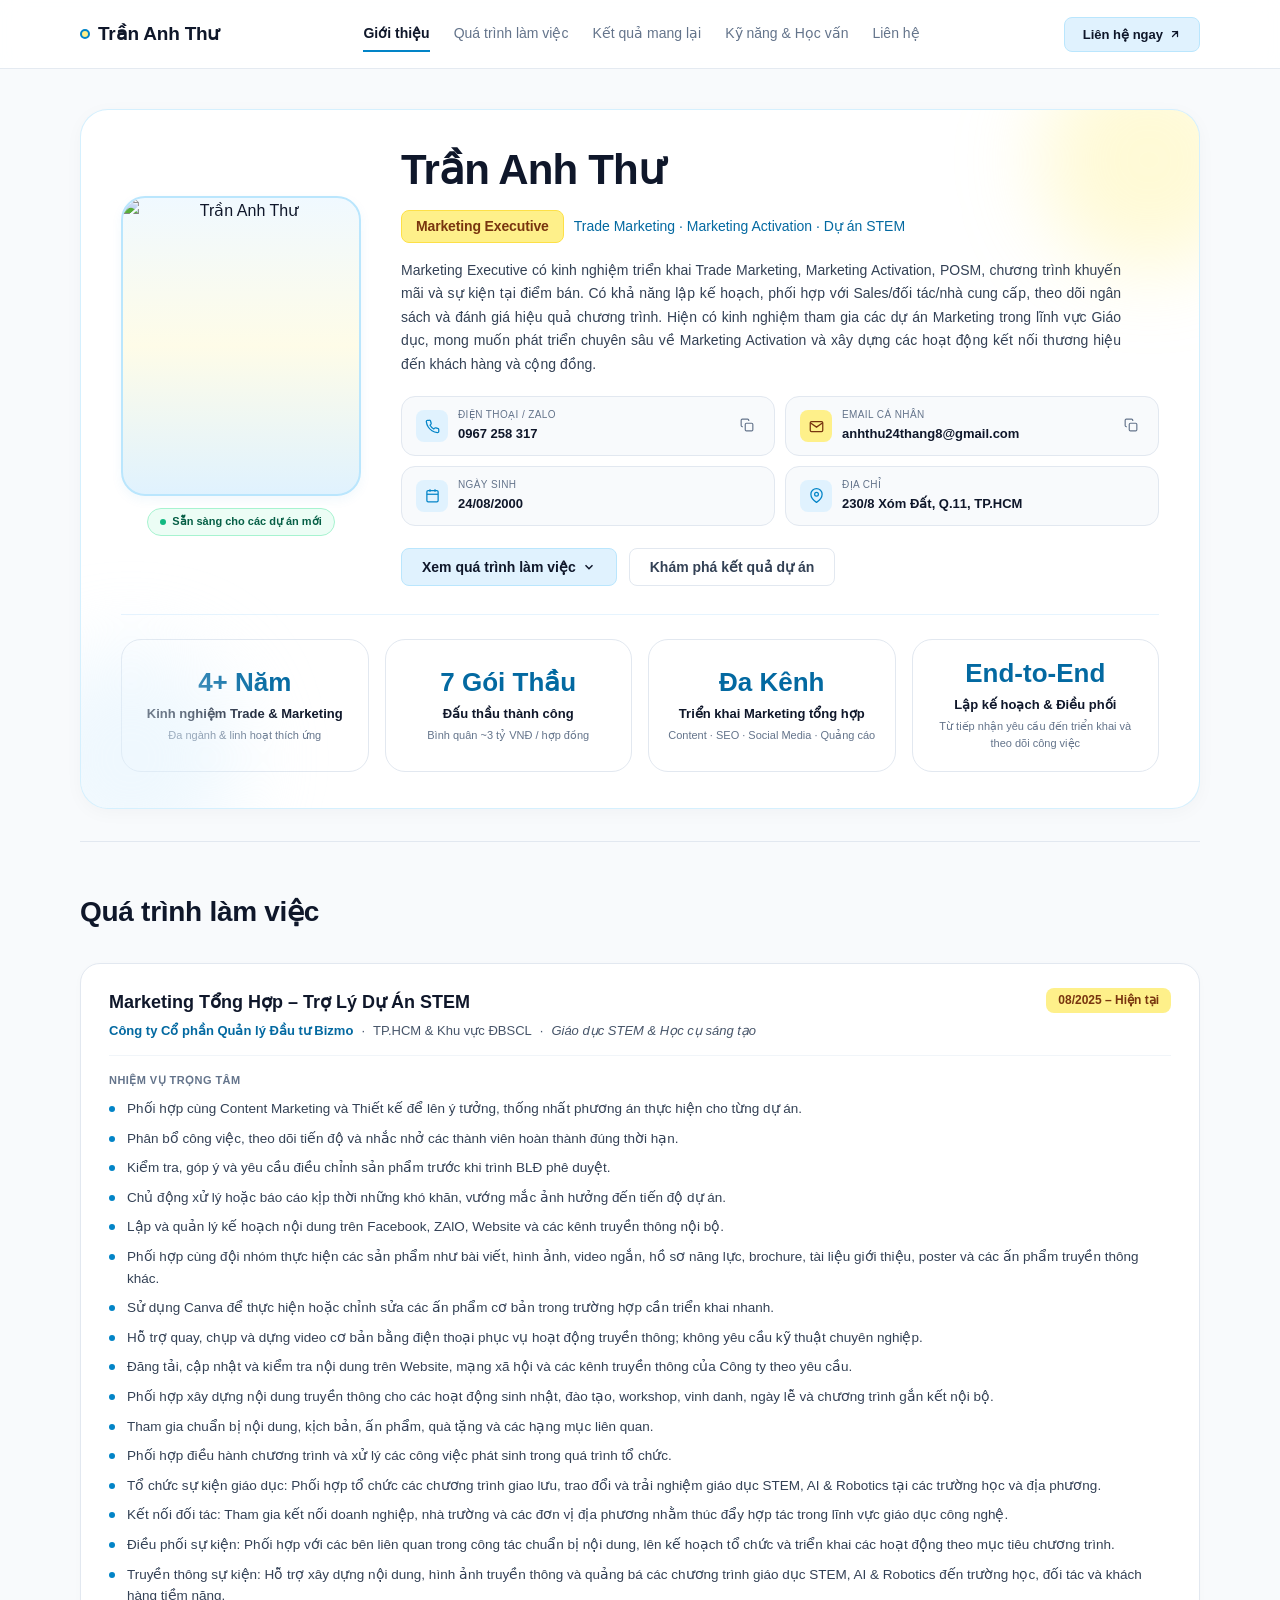
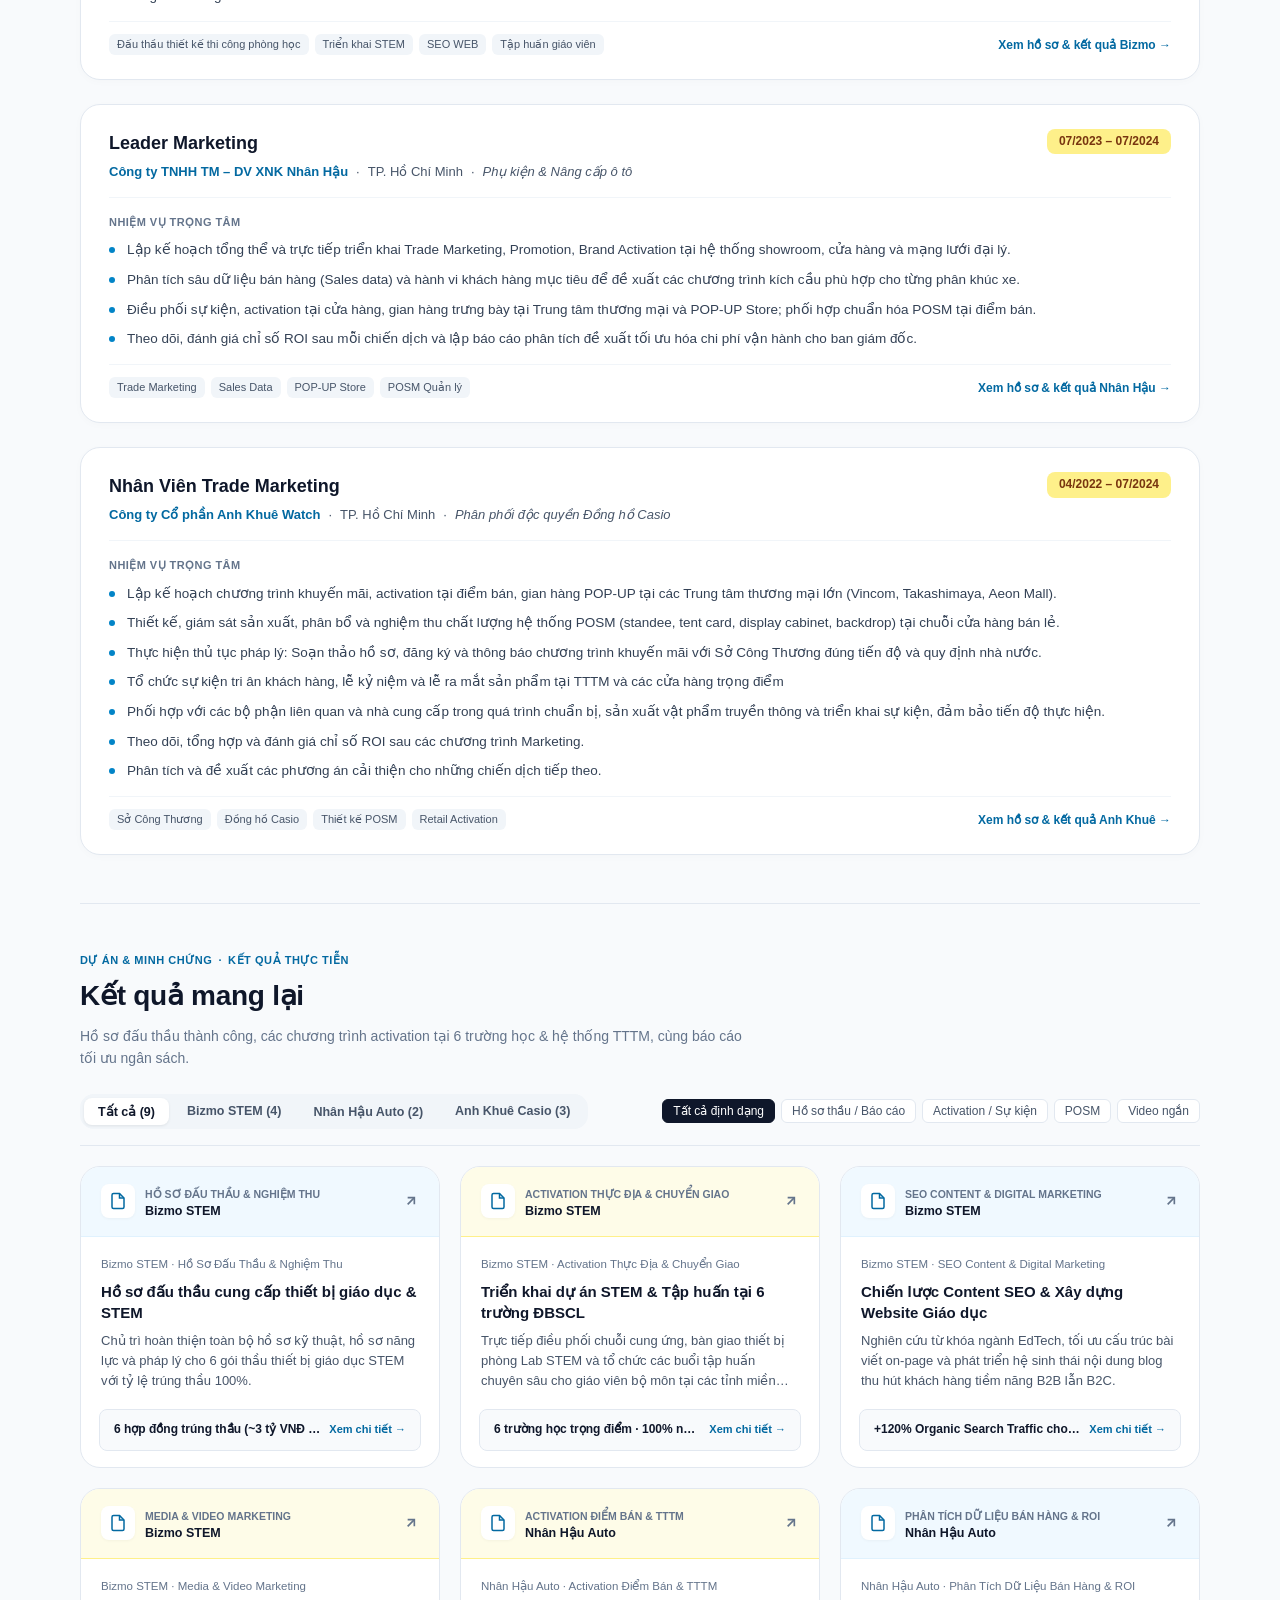
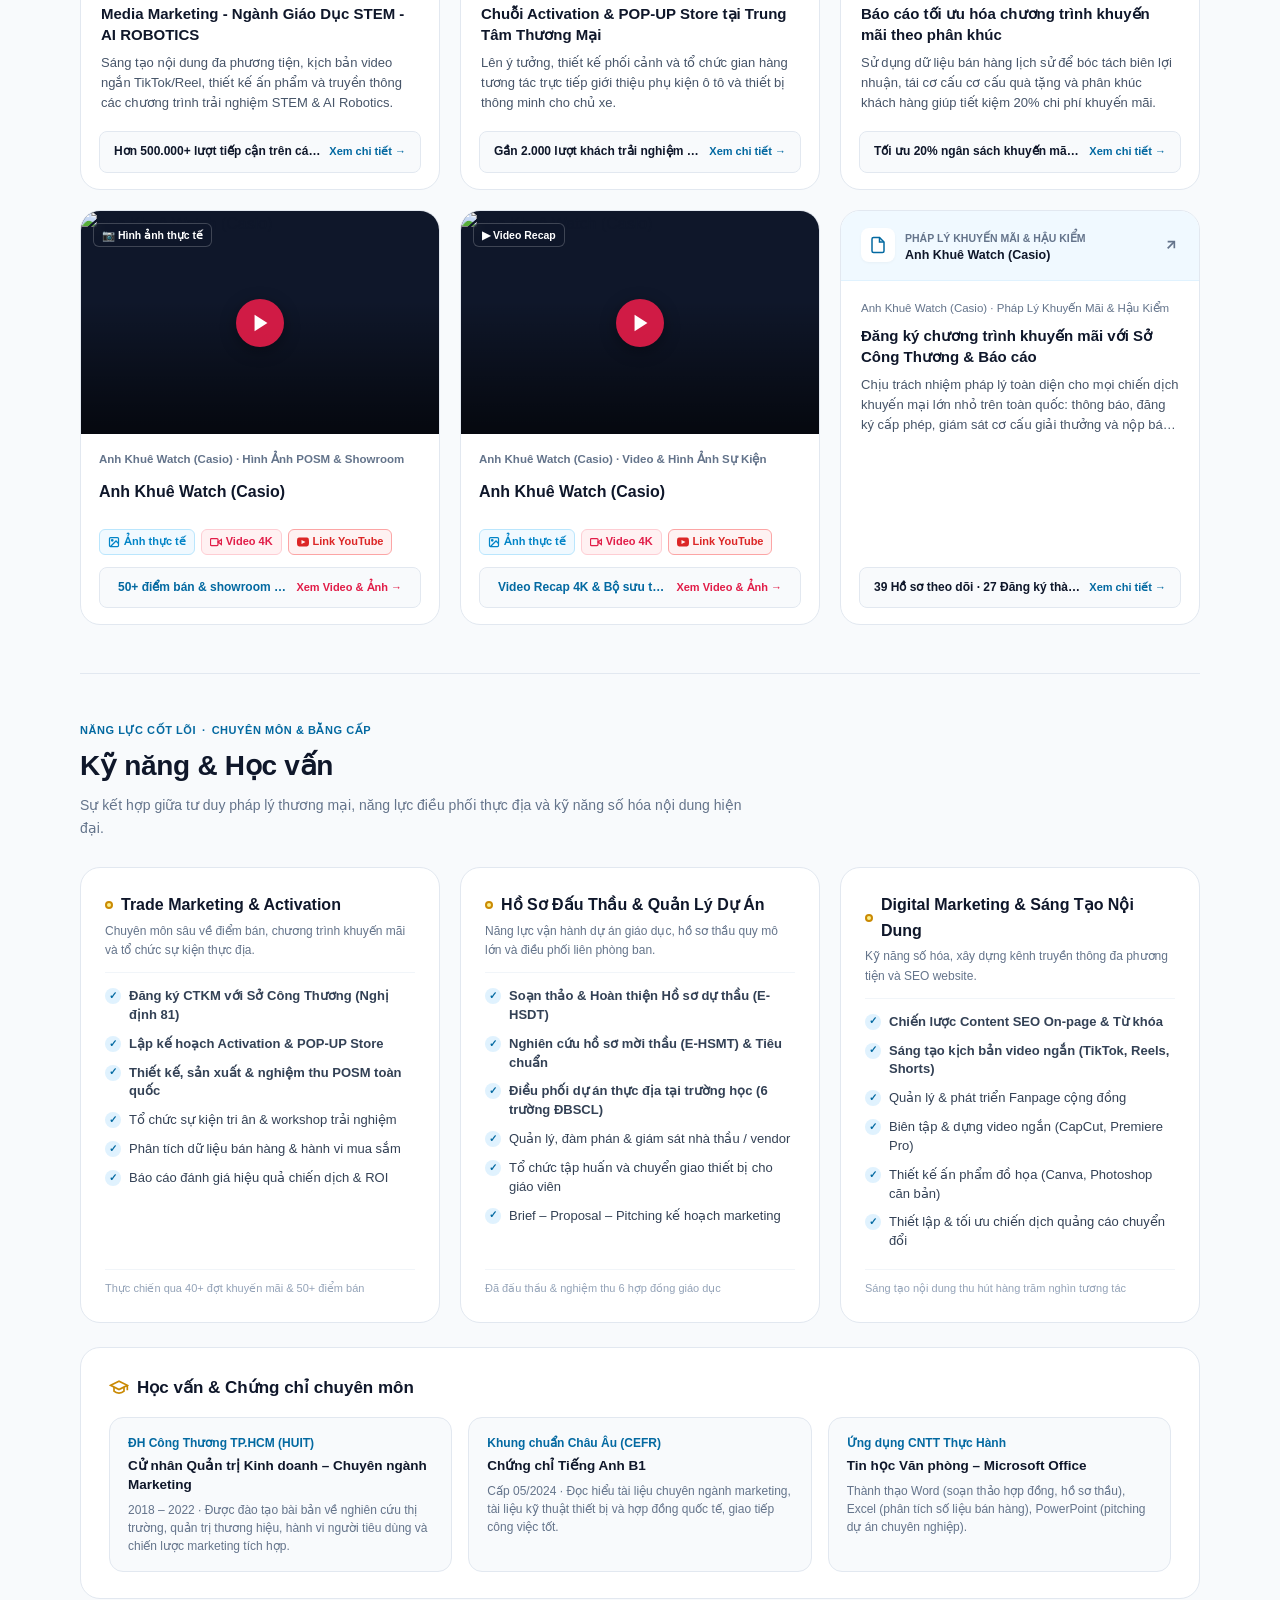
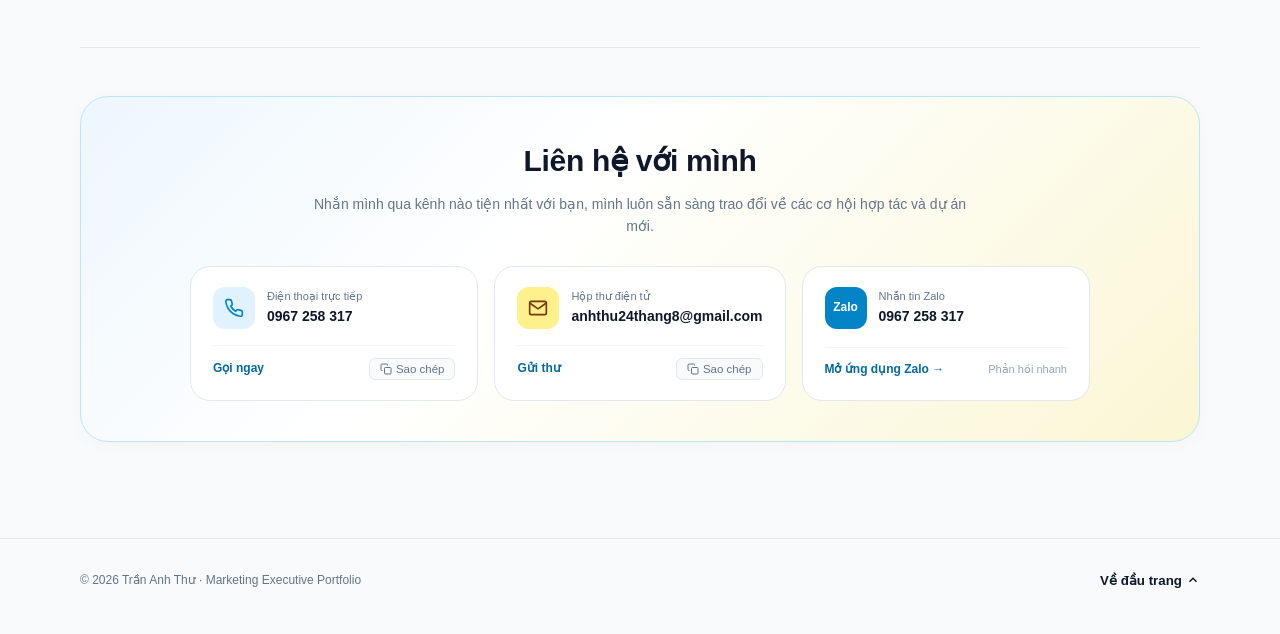
==== commit 40bc7750: "Add files via upload" ====
--- a/index.html
+++ b/index.html
@@ -371,6 +371,7 @@
       color: #334155;
       line-height: 1.68;
       max-width: 720px;
+      text-align: justify;
     }
 
     /* Contact Cards Grid */
@@ -1439,6 +1440,423 @@
 
     .btn-modal-done:hover {
       background: #CBD5E1;
+    }
+
+    /* Report Dashboard inside Modal (from PDF) */
+    .report-dash-box {
+      background: #F8FAFC;
+      border: 1px solid #BAE6FD;
+      border-radius: var(--radius-lg);
+      padding: 16px;
+      display: flex;
+      flex-direction: column;
+      gap: 14px;
+      margin-top: 6px;
+    }
+
+    .report-dash-header {
+      display: flex;
+      flex-wrap: wrap;
+      justify-content: space-between;
+      align-items: center;
+      gap: 10px;
+      padding-bottom: 12px;
+      border-bottom: 1px solid #E2E8F0;
+    }
+
+    .report-title-main {
+      font-size: 15px;
+      font-weight: 700;
+      color: var(--ink);
+    }
+
+    .report-sub-main {
+      font-size: 12px;
+      color: var(--mute);
+      margin-top: 2px;
+    }
+
+    .report-pdf-btn {
+      display: inline-flex;
+      align-items: center;
+      gap: 6px;
+      padding: 6px 12px;
+      font-size: 11.5px;
+      font-weight: 600;
+      background: #FFFFFF;
+      color: var(--blue-deep);
+      border: 1px solid #BAE6FD;
+      border-radius: 8px;
+      text-decoration: none;
+      transition: all 0.15s ease;
+    }
+
+    .report-pdf-btn:hover {
+      background: var(--blue-subtle);
+      border-color: var(--blue-accent);
+    }
+
+    .report-kpi-grid {
+      display: grid;
+      grid-template-columns: repeat(5, 1fr);
+      gap: 8px;
+    }
+
+    .report-kpi-card {
+      background: #FFFFFF;
+      border: 1px solid #E2E8F0;
+      border-radius: 8px;
+      padding: 10px 6px;
+      text-align: center;
+    }
+
+    .report-kpi-val {
+      font-size: 20px;
+      font-weight: 800;
+      color: var(--ink);
+      line-height: 1.1;
+    }
+
+    .report-kpi-val.green { color: #10B981; }
+    .report-kpi-val.red { color: #EF4444; }
+    .report-kpi-val.blue { color: #0284C7; }
+
+    .report-kpi-lbl {
+      font-size: 11px;
+      color: #64748B;
+      margin-top: 4px;
+      font-weight: 500;
+    }
+
+    .report-charts-grid {
+      display: grid;
+      grid-template-columns: 1fr 1fr;
+      gap: 12px;
+    }
+
+    .report-chart-card {
+      background: #FFFFFF;
+      border: 1px solid #E2E8F0;
+      border-radius: 10px;
+      padding: 12px 14px;
+    }
+
+    .report-chart-title {
+      font-size: 11.5px;
+      font-weight: 700;
+      color: var(--ink);
+      margin-bottom: 10px;
+      text-transform: uppercase;
+      letter-spacing: 0.03em;
+    }
+
+    .donut-wrap {
+      display: flex;
+      align-items: center;
+      justify-content: space-around;
+      gap: 12px;
+    }
+
+    .donut-legend {
+      display: flex;
+      flex-direction: column;
+      gap: 6px;
+      font-size: 11.5px;
+    }
+
+    .month-bars-list {
+      display: flex;
+      flex-direction: column;
+      gap: 8px;
+    }
+
+    .month-bar-row {
+      display: flex;
+      align-items: center;
+      gap: 8px;
+      font-size: 11.5px;
+    }
+
+    .month-bar-label {
+      width: 54px;
+      font-weight: 600;
+      color: #334155;
+    }
+
+    .month-bar-track {
+      flex: 1;
+      height: 10px;
+      background: #F1F5F9;
+      border-radius: 5px;
+      overflow: hidden;
+      display: flex;
+    }
+
+    .month-bar-val {
+      width: 42px;
+      text-align: right;
+      font-size: 11px;
+      font-weight: 600;
+      color: #475569;
+    }
+
+    .report-table-card {
+      background: #FFFFFF;
+      border: 1px solid #E2E8F0;
+      border-radius: 10px;
+      padding: 12px;
+    }
+
+    .report-table-scroll {
+      max-height: 220px;
+      overflow-y: auto;
+      border: 1px solid #F1F5F9;
+      border-radius: 6px;
+    }
+
+    .report-data-table {
+      width: 100%;
+      border-collapse: collapse;
+      font-size: 11px;
+      text-align: left;
+    }
+
+    .report-data-table th {
+      background: #F8FAFC;
+      color: #475569;
+      padding: 6px 8px;
+      font-weight: 700;
+      border-bottom: 1px solid #E2E8F0;
+      position: sticky;
+      top: 0;
+      z-index: 1;
+    }
+
+    .report-data-table td {
+      padding: 5px 8px;
+      border-bottom: 1px solid #F1F5F9;
+      color: #1E293B;
+    }
+
+    .report-data-table tr:hover td {
+      background: #F8FAFC;
+    }
+
+    .badge-status {
+      display: inline-block;
+      padding: 2px 6px;
+      border-radius: 4px;
+      font-size: 10px;
+      font-weight: 700;
+      white-space: nowrap;
+    }
+
+    .badge-status.success {
+      background: #DCFCE7;
+      color: #15803D;
+    }
+
+    .badge-status.rejected {
+      background: #FFE4E6;
+      color: #BE123C;
+    }
+
+    .tab-filter-btn {
+      padding: 3px 8px;
+      border-radius: 6px;
+      font-size: 11px;
+      font-weight: 600;
+      cursor: pointer;
+      border: 1px solid #E2E8F0;
+      background: #FFFFFF;
+      color: #475569;
+      transition: all 0.15s ease;
+    }
+
+    .tab-filter-btn.active {
+      background: var(--blue-deep);
+      color: #FFFFFF;
+      border-color: var(--blue-deep);
+    }
+
+    @media (max-width: 640px) {
+      .report-kpi-grid {
+        grid-template-columns: repeat(2, 1fr);
+      }
+      .report-charts-grid {
+        grid-template-columns: 1fr;
+      }
+    }
+
+    /* Casio Event Media Showcase */
+    .casio-media-box {
+      background: #F8FAFC;
+      border: 1px solid #E2E8F0;
+      border-radius: var(--radius-lg);
+      padding: 16px;
+      display: flex;
+      flex-direction: column;
+      gap: 16px;
+      margin-top: 4px;
+    }
+    .casio-section-hdr {
+      display: flex;
+      align-items: center;
+      justify-content: space-between;
+      gap: 8px;
+    }
+    .casio-section-title-wrap {
+      display: flex;
+      align-items: center;
+      gap: 8px;
+    }
+    .casio-icon-badge {
+      width: 28px;
+      height: 28px;
+      border-radius: 8px;
+      display: flex;
+      align-items: center;
+      justify-content: center;
+      flex-shrink: 0;
+    }
+    .casio-video-frame {
+      position: relative;
+      border-radius: 12px;
+      overflow: hidden;
+      background: #090D16;
+      border: 1px solid #1E293B;
+      aspect-ratio: 16/9;
+      box-shadow: 0 8px 24px rgba(0,0,0,0.18);
+    }
+    .casio-video-frame img {
+      width: 100%;
+      height: 100%;
+      object-fit: cover;
+      opacity: 0.88;
+      transition: opacity 0.3s;
+    }
+    .casio-play-btn {
+      position: absolute;
+      inset: 0;
+      margin: auto;
+      width: 56px;
+      height: 56px;
+      border-radius: 50%;
+      background: rgba(225, 29, 72, 0.92);
+      color: #FFFFFF;
+      display: flex;
+      align-items: center;
+      justify-content: center;
+      border: none;
+      cursor: pointer;
+      box-shadow: 0 4px 16px rgba(225, 29, 72, 0.45);
+      transition: transform 0.2s, background 0.2s;
+    }
+    .casio-play-btn:hover {
+      transform: scale(1.08);
+      background: rgb(225, 29, 72);
+    }
+    .casio-video-bar {
+      position: absolute;
+      bottom: 0;
+      left: 0;
+      right: 0;
+      padding: 12px 14px 10px;
+      background: linear-gradient(to top, rgba(0,0,0,0.92), transparent);
+      color: #FFFFFF;
+      display: flex;
+      flex-direction: column;
+      gap: 6px;
+    }
+    .casio-gallery-grid {
+      display: grid;
+      grid-template-columns: repeat(2, 1fr);
+      gap: 12px;
+    }
+    @media (max-width: 600px) {
+      .casio-gallery-grid {
+        grid-template-columns: 1fr;
+      }
+    }
+    .casio-photo-card {
+      background: #FFFFFF;
+      border: 1px solid #E2E8F0;
+      border-radius: 12px;
+      overflow: hidden;
+      box-shadow: 0 2px 6px rgba(0,0,0,0.03);
+      display: flex;
+      flex-direction: column;
+    }
+    .casio-photo-wrap {
+      position: relative;
+      aspect-ratio: 16/10;
+      overflow: hidden;
+      cursor: pointer;
+    }
+    .casio-photo-wrap img {
+      width: 100%;
+      height: 100%;
+      object-fit: cover;
+      transition: transform 0.4s ease;
+    }
+    .casio-photo-wrap:hover img {
+      transform: scale(1.04);
+    }
+    .casio-photo-badge {
+      position: absolute;
+      top: 8px;
+      left: 8px;
+      background: rgba(0,0,0,0.65);
+      backdrop-filter: blur(4px);
+      color: #FFFFFF;
+      font-size: 10px;
+      font-weight: 600;
+      padding: 2px 8px;
+      border-radius: 4px;
+    }
+    .casio-photo-info {
+      padding: 10px 12px;
+    }
+    .casio-photo-title {
+      font-size: 12px;
+      font-weight: 700;
+      color: #0F172A;
+      margin-bottom: 2px;
+    }
+    .casio-photo-desc {
+      font-size: 11px;
+      color: #64748B;
+      line-height: 1.45;
+    }
+    .casio-stats-grid {
+      display: grid;
+      grid-template-columns: repeat(4, 1fr);
+      gap: 8px;
+      padding-top: 10px;
+      border-top: 1px solid #E2E8F0;
+    }
+    @media (max-width: 600px) {
+      .casio-stats-grid {
+        grid-template-columns: repeat(2, 1fr);
+      }
+    }
+    .casio-stat-card {
+      background: #FFFFFF;
+      border: 1px solid #E2E8F0;
+      border-radius: 10px;
+      padding: 8px 6px;
+      text-align: center;
+    }
+    .casio-stat-val {
+      font-size: 15px;
+      font-weight: 800;
+      color: #0F172A;
+      line-height: 1.2;
+    }
+    .casio-stat-lbl {
+      font-size: 10px;
+      color: #64748B;
+      margin-top: 2px;
     }
 
     /* Toast Notification */
@@ -1573,17 +1991,7 @@
           <!-- Hình đại diện: Nằm ngang với họ và tên -->
           <div class="avatar-wrapper">
             <div class="avatar-frame" id="avatar-container">
-              <div class="avatar-placeholder" id="avatar-svg-box">
-                <svg viewBox="0 0 100 100" fill="none" xmlns="http://www.w3.org/2000/svg">
-                  <circle cx="50" cy="50" r="44" fill="#E0F2FE"/>
-                  <path d="M50 18C41.7 18 35 24.7 35 33C35 41.3 41.7 48 50 48C58.3 48 65 41.3 65 33C65 24.7 58.3 18 50 18Z" fill="#1E3A8A" fill-opacity="0.85"/>
-                  <circle cx="63" cy="38" r="3" fill="#FDE047"/>
-                  <path d="M24 82C24 67.6 35.6 56 50 56C64.4 56 76 67.6 76 82H24Z" fill="#38BDF8" fill-opacity="0.85"/>
-                  <path d="M42 56L50 68L58 56" stroke="#FEF08A" stroke-width="2.5" stroke-linecap="round" stroke-linejoin="round"/>
-                </svg>
-                <div class="avatar-name">Trần Anh Thư</div>
-                <div class="avatar-title">Marketing Executive</div>
-              </div>
+              <img src="/assets/aistudio/ava_tr_9cfa4d50.png" alt="Trần Anh Thư" style="width: 100%; height: 100%; object-fit: cover;">
 
               <!-- Upload photo trigger -->
               <label class="avatar-upload-overlay" for="avatar-input" title="Tải ảnh thật lên">
@@ -1608,7 +2016,7 @@
               <span class="role-extra">Trade Marketing · Marketing Activation · Dự án STEM</span>
             </div>
 
-            <p class="hero-summary">Marketing Executive có kinh nghiệm triển khai Trade Marketing, Marketing Activation, POSM, chương trình khuyến mãi và sự kiện tại điểm bán. Có khả năng lập kế hoạch, phối hợp với Sales/đối tác/nhà cung cấp, theo dõi ngân sách và đánh giá hiệu quả chương trình. Hiện có kinh nghiệm tham gia các dự án Marketing trong lĩnh vực Giáo dục, mong muốn phát triển chuyên sâu về Marketing Activation và xây dựng các hoạt động kết nối thương hiệu đến khách hàng và cộng đồng.</p>
+            <p class="hero-summary" style="text-align: justify;">Marketing Executive có kinh nghiệm triển khai Trade Marketing, Marketing Activation, POSM, chương trình khuyến mãi và sự kiện tại điểm bán. Có khả năng lập kế hoạch, phối hợp với Sales/đối tác/nhà cung cấp, theo dõi ngân sách và đánh giá hiệu quả chương trình. Hiện có kinh nghiệm tham gia các dự án Marketing trong lĩnh vực Giáo dục, mong muốn phát triển chuyên sâu về Marketing Activation và xây dựng các hoạt động kết nối thương hiệu đến khách hàng và cộng đồng.</p>
 
             <!-- Lưới thông tin liên hệ 2x2 -->
             <div class="contact-grid">
@@ -1692,19 +2100,19 @@
             <div class="metric-note">Đa ngành & linh hoạt thích ứng</div>
           </div>
           <div class="metric-card">
-            <div class="metric-value">6 Gói Thầu</div>
+            <div class="metric-value">7 Gói Thầu</div>
             <div class="metric-label">Đấu thầu thành công</div>
             <div class="metric-note">Bình quân ~3 tỷ VNĐ / hợp đồng</div>
           </div>
           <div class="metric-card">
-            <div class="metric-value">6 Trường</div>
-            <div class="metric-label">Dự án STEM tại ĐBSCL</div>
-            <div class="metric-note">Nghiệm thu & tập huấn giáo viên</div>
+            <div class="metric-value">Đa Kênh</div>
+            <div class="metric-label">Triển khai Marketing tổng hợp</div>
+            <div class="metric-note">Content · SEO · Social Media · Quảng cáo</div>
           </div>
           <div class="metric-card">
-            <div class="metric-value">3 Ngành Lớn</div>
-            <div class="metric-label">Lĩnh vực chuyên môn sâu</div>
-            <div class="metric-note">Giáo dục STEM · Casio · Ô tô</div>
+            <div class="metric-value">End-to-End</div>
+            <div class="metric-label">Lập kế hoạch & Điều phối</div>
+            <div class="metric-note">Từ tiếp nhận yêu cầu đến triển khai và theo dõi công việc</div>
           </div>
         </div>
       </div>
@@ -1712,11 +2120,6 @@
 
     <!-- PHẦN 2: QUÁ TRÌNH LÀM VIỆC -->
     <section class="content-section" id="kinh-nghiem">
-      <div class="section-kicker">
-        <span>Hành trình sự nghiệp</span>
-        <span>·</span>
-        <span>4+ năm kinh nghiệm</span>
-      </div>
       <h2 class="section-title">Quá trình làm việc</h2>
 
       <div class="timeline-list">
@@ -1738,30 +2141,29 @@
 
           <div class="job-tasks-title">Nhiệm vụ trọng tâm</div>
           <ul class="job-tasks">
-            <li>Xây dựng và triển khai chiến lược marketing đa kênh (Social Media, Website, Ads chuyển đổi) cho hệ sinh thái khóa học, đầu sách và học cụ STEM.</li>
-            <li>Nghiên cứu từ khóa, tối ưu bài viết chuẩn SEO, sáng tạo nội dung website, blog chuyên môn và fanpage cộng đồng giáo dục.</li>
-            <li>Quản lý, kèm cặp đội ngũ marketing nội bộ; phân bổ content, ads, social và đánh giá chỉ số KPI định kỳ theo tuần/tháng.</li>
-            <li>Trực tiếp phụ trách hồ sơ đấu thầu mua sắm thiết bị giáo dục: hoàn thành xuất sắc 6 hợp đồng thành công (2025 – 2026), giá trị bình quân ~3 tỷ VNĐ/gói thầu.</li>
-            <li>Chủ trì triển khai thực địa dự án STEM tại 6 trường học trọng điểm khu vực Đồng bằng sông Cửu Long: điều phối giao nhận, nghiệm thu kỹ thuật và tổ chức tập huấn giáo viên.</li>
+            <li>Phối hợp cùng Content Marketing và Thiết kế để lên ý tưởng, thống nhất phương án thực hiện cho từng dự án.</li>
+            <li>Phân bổ công việc, theo dõi tiến độ và nhắc nhở các thành viên hoàn thành đúng thời hạn.</li>
+            <li>Kiểm tra, góp ý và yêu cầu điều chỉnh sản phẩm trước khi trình BLĐ phê duyệt.</li>
+            <li>Chủ động xử lý hoặc báo cáo kịp thời những khó khăn, vướng mắc ảnh hưởng đến tiến độ dự án.</li>
+            <li>Lập và quản lý kế hoạch nội dung trên Facebook, ZAlO, Website và các kênh truyền thông nội bộ.</li>
+            <li>Phối hợp cùng đội nhóm thực hiện các sản phẩm như bài viết, hình ảnh, video ngắn, hồ sơ năng lực, brochure, tài liệu giới thiệu, poster và các ấn phẩm truyền thông khác.</li>
+            <li>Sử dụng Canva để thực hiện hoặc chỉnh sửa các ấn phẩm cơ bản trong trường hợp cần triển khai nhanh.</li>
+            <li>Hỗ trợ quay, chụp và dựng video cơ bản bằng điện thoại phục vụ hoạt động truyền thông; không yêu cầu kỹ thuật chuyên nghiệp.</li>
+            <li>Đăng tải, cập nhật và kiểm tra nội dung trên Website, mạng xã hội và các kênh truyền thông của Công ty theo yêu cầu.</li>
+            <li>Phối hợp xây dựng nội dung truyền thông cho các hoạt động sinh nhật, đào tạo, workshop, vinh danh, ngày lễ và chương trình gắn kết nội bộ.</li>
+            <li>Tham gia chuẩn bị nội dung, kịch bản, ấn phẩm, quà tặng và các hạng mục liên quan.</li>
+            <li>Phối hợp điều hành chương trình và xử lý các công việc phát sinh trong quá trình tổ chức.</li>
+            <li>Tổ chức sự kiện giáo dục: Phối hợp tổ chức các chương trình giao lưu, trao đổi và trải nghiệm giáo dục STEM, AI & Robotics tại các trường học và địa phương.</li>
+            <li>Kết nối đối tác: Tham gia kết nối doanh nghiệp, nhà trường và các đơn vị địa phương nhằm thúc đẩy hợp tác trong lĩnh vực giáo dục công nghệ.</li>
+            <li>Điều phối sự kiện: Phối hợp với các bên liên quan trong công tác chuẩn bị nội dung, lên kế hoạch tổ chức và triển khai các hoạt động theo mục tiêu chương trình.</li>
+            <li>Truyền thông sự kiện: Hỗ trợ xây dựng nội dung, hình ảnh truyền thông và quảng bá các chương trình giáo dục STEM, AI & Robotics đến trường học, đối tác và khách hàng tiềm năng.</li>
           </ul>
-
-          <div class="job-achievements">
-            <div class="achieve-title">
-              <svg width="15" height="15" viewBox="0 0 24 24" fill="none" stroke="#CA8A04" stroke-width="2"><circle cx="12" cy="8" r="7"/><polyline points="8.21 13.89 7 23 12 20 17 23 15.79 13.88"/></svg>
-              <span>Thành tựu nổi bật</span>
-            </div>
-            <div class="achieve-grid">
-              <div class="achieve-box">✓ 6 hợp đồng đấu thầu thành công (~18 tỷ VNĐ tổng giá trị thầu)</div>
-              <div class="achieve-box">✓ Triển khai STEM chuẩn hóa tại 6 trường học ĐBSCL đạt 100% nghiệm thu</div>
-              <div class="achieve-box">✓ Tăng trưởng organic traffic website giáo dục qua chuỗi bài SEO</div>
-            </div>
-          </div>
 
           <div class="job-footer">
             <div class="job-tags">
-              <span class="tag-item">Đấu thầu thiết bị</span>
+              <span class="tag-item">Đấu thầu thiết kế thi công phòng học</span>
               <span class="tag-item">Triển khai STEM</span>
-              <span class="tag-item">SEO Content</span>
+              <span class="tag-item">SEO WEB</span>
               <span class="tag-item">Tập huấn giáo viên</span>
             </div>
             <button class="btn-view-job-results" onclick="filterByCompany('bizmo')">
@@ -1794,18 +2196,6 @@
             <li>Theo dõi, đánh giá chỉ số ROI sau mỗi chiến dịch và lập báo cáo phân tích đề xuất tối ưu hóa chi phí vận hành cho ban giám đốc.</li>
           </ul>
 
-          <div class="job-achievements">
-            <div class="achieve-title">
-              <svg width="15" height="15" viewBox="0 0 24 24" fill="none" stroke="#CA8A04" stroke-width="2"><circle cx="12" cy="8" r="7"/><polyline points="8.21 13.89 7 23 12 20 17 23 15.79 13.88"/></svg>
-              <span>Thành tựu nổi bật</span>
-            </div>
-            <div class="achieve-grid">
-              <div class="achieve-box">✓ Tăng trưởng doanh số bán lẻ tại điểm bán trong các đợt chạy POP-UP Store</div>
-              <div class="achieve-box">✓ Tối ưu hóa ngân sách khuyến mãi nhờ phân tích dữ liệu bán hàng</div>
-              <div class="achieve-box">✓ Hoàn thiện quy trình phối hợp bán hàng và marketing cho showroom</div>
-            </div>
-          </div>
-
           <div class="job-footer">
             <div class="job-tags">
               <span class="tag-item">Trade Marketing</span>
@@ -1840,20 +2230,11 @@
             <li>Lập kế hoạch chương trình khuyến mãi, activation tại điểm bán, gian hàng POP-UP tại các Trung tâm thương mại lớn (Vincom, Takashimaya, Aeon Mall).</li>
             <li>Thiết kế, giám sát sản xuất, phân bổ và nghiệm thu chất lượng hệ thống POSM (standee, tent card, display cabinet, backdrop) tại chuỗi cửa hàng bán lẻ.</li>
             <li>Thực hiện thủ tục pháp lý: Soạn thảo hồ sơ, đăng ký và thông báo chương trình khuyến mãi với Sở Công Thương đúng tiến độ và quy định nhà nước.</li>
-            <li>Tổ chức sự kiện tri ân khách hàng, lễ kỷ niệm sinh nhật thương hiệu tại TTTM và cửa hàng trọng điểm; lập báo cáo đánh giá sau chiến dịch.</li>
+            <li>Tổ chức sự kiện tri ân khách hàng, lễ kỷ niệm và lễ ra mắt sản phẩm tại TTTM và các cửa hàng trọng điểm</li>
+            <li>Phối hợp với các bộ phận liên quan và nhà cung cấp trong quá trình chuẩn bị, sản xuất vật phẩm truyền thông và triển khai sự kiện, đảm bảo tiến độ thực hiện.</li>
+            <li>Theo dõi, tổng hợp và đánh giá chỉ số ROI sau các chương trình Marketing.</li>
+            <li>Phân tích và đề xuất các phương án cải thiện cho những chiến dịch tiếp theo.</li>
           </ul>
-
-          <div class="job-achievements">
-            <div class="achieve-title">
-              <svg width="15" height="15" viewBox="0 0 24 24" fill="none" stroke="#CA8A04" stroke-width="2"><circle cx="12" cy="8" r="7"/><polyline points="8.21 13.89 7 23 12 20 17 23 15.79 13.88"/></svg>
-              <span>Thành tựu nổi bật</span>
-            </div>
-            <div class="achieve-grid">
-              <div class="achieve-box">✓ Đăng ký thành công 100% hồ sơ khuyến mãi với Sở Công Thương đúng hạn</div>
-              <div class="achieve-box">✓ Đồng bộ nhận diện POSM chuẩn Casio quốc tế tại hơn 50+ điểm bán</div>
-              <div class="achieve-box">✓ Tổ chức thành công chuỗi sự kiện tri ân thu hút hàng ngàn lượt khách</div>
-            </div>
-          </div>
 
           <div class="job-footer">
             <div class="job-tags">
@@ -2088,34 +2469,40 @@
     <div class="modal-window" onclick="event.stopPropagation()">
       <div class="modal-header">
         <div class="modal-title-wrap">
-          <strong id="modal-company">Bizmo STEM</strong> · <span id="modal-type">Hồ Sơ Đấu Thầu</span>
+          <strong id="modal-company">Anh Khuê Watch (Casio)</strong> · <span id="modal-type">Sự Kiện Tri Ân</span>
         </div>
         <button class="btn-close-modal" onclick="closeModalDirect()" aria-label="Đóng">&times;</button>
       </div>
       <div class="modal-body">
-        <h3 class="modal-headline" id="modal-title">Tiêu đề dự án</h3>
+        <h3 class="modal-headline" id="modal-title">Sự kiện kỷ niệm & Tri ân khách hàng thân thiết tại TTTM</h3>
         <div class="modal-metric-badge" id="modal-metric">
-          Chỉ số ấn tượng: 6 hợp đồng trúng thầu (~3 tỷ VNĐ / hợp đồng)
+          Chỉ số ấn tượng: Thu hút 3.500+ lượt khách tham quan · Phủ sóng truyền thông & Sold out 100% bản giới hạn
         </div>
 
-        <div>
-          <div class="modal-section-title">Bối cảnh dự án</div>
-          <div class="modal-box-context" id="modal-context">Nội dung bối cảnh</div>
-        </div>
-
-        <div>
-          <div class="modal-section-title">Mục tiêu chiến dịch</div>
-          <ul class="modal-bullets" id="modal-objectives"></ul>
-        </div>
-
-        <div>
-          <div class="modal-section-title">Kế hoạch & Triển khai thực tế</div>
-          <div class="modal-steps-list" id="modal-execution"></div>
-        </div>
-
-        <div>
-          <div class="modal-section-title">Kết quả & Giá trị mang lại</div>
-          <div class="modal-outcomes-list" id="modal-outcomes"></div>
+        <!-- Khung trình diễn Video & Hình ảnh riêng cho Sự kiện Tri Ân Casio (prj-8) -->
+        <div id="modal-casio-showcase" style="display: none;"></div>
+
+        <!-- Nội dung tiêu chuẩn cho các dự án khác -->
+        <div id="modal-standard-sections" style="display: flex; flex-direction: column; gap: 20px;">
+          <div>
+            <div class="modal-section-title">Bối cảnh dự án</div>
+            <div class="modal-box-context" id="modal-context">Nội dung bối cảnh</div>
+          </div>
+
+          <div>
+            <div class="modal-section-title">Mục tiêu chiến dịch</div>
+            <ul class="modal-bullets" id="modal-objectives"></ul>
+          </div>
+
+          <div>
+            <div class="modal-section-title">Kế hoạch & Triển khai thực tế</div>
+            <div class="modal-steps-list" id="modal-execution"></div>
+          </div>
+
+          <div>
+            <div class="modal-section-title">Kết quả & Giá trị mang lại</div>
+            <div class="modal-outcomes-list" id="modal-outcomes"></div>
+          </div>
         </div>
       </div>
       <div class="modal-footer">
@@ -2220,14 +2607,14 @@
         companyKey: "bizmo",
         companyName: "Bizmo STEM",
         type: "video",
-        typeName: "Sáng Tạo Video Ngắn (Short-form)",
-        title: "Kịch bản & Sản xuất Video ngắn TikTok / Reel giáo dục STEM",
-        summary: "Sáng tạo các video clip ngắn ghi lại khoảnh khắc học sinh thí nghiệm khoa học vui nhộn, truyền cảm hứng đam mê khoa học cho học sinh và phụ huynh.",
+        typeName: "Media & Video Marketing",
+        title: "Media Marketing - Ngành Giáo Dục STEM - AI ROBOTICS",
+        summary: "Sáng tạo nội dung đa phương tiện, kịch bản video ngắn TikTok/Reel, thiết kế ấn phẩm và truyền thông các chương trình trải nghiệm STEM & AI Robotics.",
         metricHighlight: "Hơn 500.000+ lượt tiếp cận trên các nền tảng Reels & TikTok",
-        context: "Thu hút sự chú ý của đối tượng phụ huynh trẻ và các bạn học sinh thông qua định dạng video ngắn giải trí kết hợp kiến thức khoa học trực quan.",
+        context: "Quảng bá và truyền thông thương hiệu giáo dục STEM & AI Robotics; xây dựng nội dung số tiếp cận học sinh, phụ huynh và lan tỏa các hoạt động trải nghiệm tại trường học.",
         objectives: [
           "Xây dựng hình tượng thương hiệu giáo dục hiện đại, gần gũi, không khô khan.",
-          "Truyền tải các thí nghiệm STEM dễ hiểu trong vòng 30 - 60 giây.",
+          "Truyền tải các thí nghiệm STEM và mô hình AI Robotics dễ hiểu trong vòng 30 - 60 giây.",
           "Tăng lượng tương tác và số người theo dõi fanpage / kênh TikTok chính thức."
         ],
         execution: [
@@ -2300,54 +2687,32 @@
         companyKey: "anhkhue",
         companyName: "Anh Khuê Watch (Casio)",
         type: "posm",
-        typeName: "Thiết Kế & Triển Khai POSM",
-        title: "Đồng bộ hệ thống POSM chuẩn nhận diện Casio tại điểm bán",
-        summary: "Quản lý toàn bộ vòng đời sản xuất, kiểm định chất lượng và phân bổ hơn 500+ hạng mục POSM tại hệ thống showroom và đại lý ủy quyền trên toàn quốc.",
+        typeName: "Hình Ảnh POSM & Showroom",
+        title: "Anh Khuê Watch (Casio)",
+        thumbnail: "/assets/images/casio_watch_booth.jpg",
+        youtubeUrl: "https://www.youtube.com/results?search_query=casio+gshock+vietnam+event",
+        summary: "",
         metricHighlight: "50+ điểm bán & showroom chuẩn hóa nhận diện quốc tế",
-        context: "Thương hiệu đồng hồ Casio & G-Shock yêu cầu tiêu chuẩn trưng bày khắt khe từ hãng tại thị trường Việt Nam.",
-        objectives: [
-          "Tuân thủ 100% Brand Guideline từ Casio Nhật Bản về kích thước, màu sắc và ánh sáng hộp trưng bày.",
-          "Đảm bảo sản xuất POSM đúng tiến độ trước khi tung các bộ sưu tập mới (G-Shock, Baby-G, Edifice).",
-          "Nghiệm thu thực tế và quản lý danh mục tài sản trưng bày tại từng cửa hàng."
-        ],
-        execution: [
-          "Làm việc trực tiếp với đội ngũ thiết kế đồ họa để bóc tách bản vẽ kỹ thuật chi tiết cho từng quầy kệ.",
-          "Gửi hồ sơ mời chào giá, so sánh và chọn lọc nhà in, nhà thầu sản xuất uy tín với đơn giá tối ưu nhất.",
-          "Giám sát mẫu in thử nghiệm (mockup) trước khi phê duyệt in số lượng lớn.",
-          "Điều phối logistics giao hàng đến các tỉnh thành và yêu cầu nhân viên cửa hàng chụp ảnh nghiệm thu."
-        ],
-        outcomes: [
-          "Hoàn thành xuất sắc việc thay mới nhận diện POSM tại 50+ showroom lớn trước mùa mua sắm cuối năm.",
-          "Tiết kiệm 12% chi phí sản xuất thông qua đấu thầu nhà cung cấp minh bạch.",
-          "Được đại diện Casio khu vực châu Á gửi thư khen ngợi về tính đồng bộ thẩm mỹ tại Việt Nam."
-        ]
+        context: "Bộ sưu tập hình ảnh thực tế hệ thống POSM chuẩn nhận diện Casio tại hơn 50+ showroom và đại lý ủy quyền trên toàn quốc.",
+        objectives: [],
+        execution: [],
+        outcomes: []
       },
       {
         id: "prj-8",
         companyKey: "anhkhue",
         companyName: "Anh Khuê Watch (Casio)",
-        type: "activation",
-        typeName: "Sự Kiện Tri Ân & Khai Trương",
-        title: "Sự kiện kỷ niệm & Tri ân khách hàng thân thiết tại TTTM",
-        summary: "Lên kịch bản chi tiết, điều phối nhân sự và vận hành sự kiện tri ân khách hàng thường niên kết hợp biểu diễn nghệ thuật và minigame trúng thưởng.",
-        metricHighlight: "Thu hút 3.500+ lượt khách tham quan · Phủ sóng truyền thông",
-        context: "Chương trình tri ân thường niên nhằm gắn kết khách hàng trung thành của dòng đồng hồ G-Shock & Baby-G tại sảnh chính TTTM lớn ở TP.HCM.",
-        objectives: [
-          "Tạo điểm nhấn truyền thông bùng nổ, tri ân khách hàng VIP có đóng góp doanh số cao.",
-          "Khai trương góc trưng bày phiên bản giới hạn (Limited Edition) thu hút cộng đồng sưu tầm.",
-          "Đẩy mạnh doanh số bán buôn và bán lẻ ngay trong ngày diễn ra đại nhạc hội mini."
-        ],
-        execution: [
-          "Lên timeline kịch bản chương trình chi tiết từ lễ tân đón tiếp, phát biểu, bốc thăm may mắn.",
-          "Điều phối đơn vị thi công sân khấu, âm thanh ánh sáng và backdrop photobooth check-in chuyên nghiệp.",
-          "Quản lý đội ngũ PG, MC và nhân sự hỗ trợ khách VIP thử đồng hồ và nhận quà kỷ niệm.",
-          "Liên hệ cơ quan báo chí và các trang tin giới trẻ đưa tin lan tỏa về sự kiện."
-        ],
-        outcomes: [
-          "Sự kiện diễn ra suôn sẻ, không có sự cố kỹ thuật hay an ninh phát sinh.",
-          "Có hơn 3.500 lượt khách dừng chân tham gia các hoạt động tại sảnh TTTM.",
-          "Bán hết sạch 100% các mẫu đồng hồ bản giới hạn được mở bán đặc biệt tại sự kiện."
-        ]
+        type: "video",
+        typeName: "Video & Hình Ảnh Sự Kiện",
+        title: "Anh Khuê Watch (Casio)",
+        thumbnail: "/assets/images/casio_event_stage.jpg",
+        youtubeUrl: "https://www.youtube.com/results?search_query=casio+gshock+vietnam+event",
+        summary: "",
+        metricHighlight: "Video Recap 4K & Bộ sưu tập ảnh sự kiện",
+        context: "Hình ảnh thực tế & Video recap đại nhạc hội mini tri ân khách hàng và ra mắt sản phẩm tại TTTM.",
+        objectives: [],
+        execution: [],
+        outcomes: []
       },
       {
         id: "prj-9",
@@ -2357,24 +2722,20 @@
         typeName: "Pháp Lý Khuyến Mãi & Hậu Kiểm",
         title: "Đăng ký chương trình khuyến mãi với Sở Công Thương & Báo cáo",
         summary: "Chịu trách nhiệm pháp lý toàn diện cho mọi chiến dịch khuyến mại lớn nhỏ trên toàn quốc: thông báo, đăng ký cấp phép, giám sát cơ cấu giải thưởng và nộp báo cáo kết quả đúng luật.",
-        metricHighlight: "100% hồ sơ thông qua đúng hạn · Tuân thủ tuyệt đối quy định",
-        context: "Mọi chương trình khuyến mại có quy mô lớn từ giảm giá sốc đến bốc thăm trúng thưởng đều bắt buộc phải thông báo hoặc xin phép Sở Công Thương theo Nghị định 81/2018/NĐ-CP.",
+        metricHighlight: "39 Hồ sơ theo dõi · 27 Đăng ký thành công (69.2%) · 13 Nhóm chương trình",
+        context: "Mọi chương trình khuyến mại có quy mô lớn từ giảm giá sốc đến bốc thăm trúng thưởng đều bắt buộc phải thông báo hoặc xin phép Sở Công Thương theo Nghị định 81/2018/NĐ-CP (Sở Công Thương TP.HCM & Bình Dương).",
         objectives: [
           "Đảm bảo thể lệ chương trình khuyến mãi rõ ràng, minh bạch, đúng luật định.",
           "Nộp hồ sơ trực tuyến qua Cổng Dịch vụ công Quốc gia đúng thời gian quy định trước chiến dịch.",
-          "Thực hiện thủ tục báo cáo kết quả thực hiện và nộp thuế giá trị trúng thưởng đúng thời hạn."
+          "Theo dõi sát sao kết quả từng đợt hồ sơ, giải trình và hoàn tất báo cáo kết quả khuyến mại đúng hạn."
         ],
         execution: [
           "Soạn thảo văn bản thông báo khuyến mãi, biên bản xác định trúng thưởng và bảng kê quà tặng chi tiết.",
           "Tương tác trực tiếp với chuyên viên phụ trách của Sở Công Thương các tỉnh thành để giải trình nếu có.",
-          "Theo dõi tiến độ duyệt hồ sơ và lưu trữ đầy đủ mã số tiếp nhận làm căn cứ xuất hóa đơn khuyến mãi.",
-          "Tổng kết danh sách khách hàng trúng thưởng sau khi chương trình kết thúc và gửi báo cáo hoàn tất."
+          "Theo dõi tiến độ duyệt hồ sơ qua mã biên nhận và lưu trữ đầy đủ làm căn cứ xuất hóa đơn khuyến mãi.",
+          "Lập bảng báo cáo số liệu tổng hợp chi tiết theo dõi 39 hồ sơ, phân tích tỷ lệ thành công theo nhóm chương trình và từng tháng."
         ],
-        outcomes: [
-          "Đăng ký và thông báo thành công hơn 40+ đợt khuyến mãi mà không gặp bất kỳ lỗi vi phạm hành chính nào.",
-          "Giúp doanh nghiệp tự tin triển khai các chương trình kích cầu mà không lo rủi ro pháp lý.",
-          "Tối ưu thời gian duyệt hồ sơ chỉ trong vòng 3 ngày làm việc thông qua chuẩn bị bài bản."
-        ]
+        outcomes: []
       }
     ];
 
@@ -2395,6 +2756,56 @@
       }
 
       container.innerHTML = filtered.map(p => {
+        if (p.thumbnail) {
+          return `
+            <div class="card-project" onclick="openProjectModal('${p.id}')" style="display: flex; flex-direction: column; justify-content: space-between; overflow: hidden; padding: 0;">
+              <div>
+                <div style="position: relative; width: 100%; aspect-ratio: 16/10; overflow: hidden; background: #0F172A;">
+                  <img src="${p.thumbnail}" alt="${p.title}" style="width: 100%; height: 100%; object-fit: cover; transition: transform 0.4s ease;" onmouseover="this.style.transform='scale(1.05)'" onmouseout="this.style.transform='scale(1)'">
+                  <div style="position: absolute; inset: 0; background: linear-gradient(to top, rgba(0,0,0,0.65) 0%, transparent 60%); pointer-events: none;"></div>
+                  
+                  <div style="position: absolute; top: 12px; left: 12px; display: flex; gap: 6px;">
+                    <span style="font-size: 10.5px; font-weight: 700; background: rgba(15,23,42,0.75); backdrop-filter: blur(4px); color: #FFF; padding: 3px 8px; border-radius: 6px; border: 1px solid rgba(255,255,255,0.2);">
+                      ${p.type === 'video' ? '▶ Video Recap' : '📷 Hình ảnh thực tế'}
+                    </span>
+                  </div>
+
+                  <div style="position: absolute; inset: 0; display: flex; align-items: center; justify-content: center; pointer-events: none;">
+                    <div style="width: 48px; height: 48px; border-radius: 50%; background: rgba(225, 29, 72, 0.92); color: #FFF; display: flex; align-items: center; justify-content: center; box-shadow: 0 4px 16px rgba(0,0,0,0.35);">
+                      <svg width="22" height="22" viewBox="0 0 24 24" fill="currentColor" style="transform: translateX(1px);"><polygon points="5 3 19 12 5 21 5 3"/></svg>
+                    </div>
+                  </div>
+                </div>
+
+                <div class="project-body" style="padding: 16px 18px 12px;">
+                  <div class="project-meta-line" style="color: #64748B; font-weight: 600; font-size: 11.5px;">${p.companyName} · ${p.typeName}</div>
+                  <h3 class="project-title" style="margin-top: 4px; margin-bottom: 8px; font-size: 16px; font-weight: 700; color: #0F172A;">${p.title}</h3>
+
+                  <div style="display: flex; gap: 6px; flex-wrap: wrap; margin-top: 10px;">
+                    <span style="font-size: 11px; font-weight: 600; color: #0284C7; background: #F0F9FF; border: 1px solid #BAE6FD; padding: 3px 8px; border-radius: 6px; display: inline-flex; align-items: center; gap: 4px;">
+                      <svg width="12" height="12" viewBox="0 0 24 24" fill="none" stroke="currentColor" stroke-width="2.5"><rect x="3" y="3" width="18" height="18" rx="2" ry="2"/><circle cx="8.5" cy="8.5" r="1.5"/><polyline points="21 15 16 10 5 21"/></svg>
+                      Ảnh thực tế
+                    </span>
+                    <span style="font-size: 11px; font-weight: 600; color: #E11D48; background: #FFF1F2; border: 1px solid #FECDD3; padding: 3px 8px; border-radius: 6px; display: inline-flex; align-items: center; gap: 4px;">
+                      <svg width="12" height="12" viewBox="0 0 24 24" fill="none" stroke="currentColor" stroke-width="2.5"><polygon points="23 7 16 12 23 17 23 7"/><rect x="1" y="5" width="15" height="14" rx="2" ry="2"/></svg>
+                      Video 4K
+                    </span>
+                    <a href="${p.youtubeUrl || 'https://www.youtube.com'}" target="_blank" rel="noopener noreferrer" onclick="event.stopPropagation()" style="font-size: 11px; font-weight: 700; color: #DC2626; background: #FEF2F2; border: 1px solid #FCA5A5; padding: 3px 8px; border-radius: 6px; display: inline-flex; align-items: center; gap: 4px; text-decoration: none;" title="Xem trên YouTube">
+                      <svg width="12" height="12" viewBox="0 0 24 24" fill="currentColor"><path d="M19.615 3.184c-3.604-.246-11.631-.245-15.23 0-3.897.266-4.356 2.62-4.385 8.816.029 6.185.484 8.549 4.385 8.816 3.6.245 11.626.246 15.23 0 3.897-.266 4.356-2.62 4.385-8.816-.029-6.185-.484-8.549-4.385-8.816zm-10.615 12.816v-8l8 3.993-8 4.007z"/></svg>
+                      Link YouTube
+                    </a>
+                  </div>
+                </div>
+              </div>
+
+              <div class="project-metric-banner" style="background: #F8FAFC; border-top: 1px solid #E2E8F0; padding: 10px 18px;">
+                <span class="project-metric-text" style="color: #0369A1; font-weight: 600;">${p.metricHighlight}</span>
+                <span class="project-link-label" style="font-weight: 700; color: #E11D48;">Xem Video & Ảnh &rarr;</span>
+              </div>
+            </div>
+          `;
+        }
+
         const isYellow = (p.type === 'activation' || p.type === 'video');
         const colorClass = isYellow ? 'yellow' : 'blue';
         return `
@@ -2458,6 +2869,394 @@
       document.getElementById('ket-qua').scrollIntoView({behavior: 'smooth'});
     }
 
+    // Dữ liệu 39 hồ sơ từ báo cáo PDF Sở Công Thương
+    const dossiersData = [
+      { no: 1, date: "26/05", dossierCode: "—", receiptCode: "H29.2-230526-2652", program: "Pop-up An Lạc", status: "Thành công" },
+      { no: 2, date: "31/05", dossierCode: "G22.99-230531-020286", receiptCode: "H29.2-230531-7340", program: "Pop-up An Lạc", status: "Thành công" },
+      { no: 3, date: "09/06", dossierCode: "G22.99-230609-020078", receiptCode: "H29.2-230609-5735", program: "G-Shock (giảm giá / mua tặng)", status: "Thành công" },
+      { no: 4, date: "09/06", dossierCode: "G22.99-230609-020146", receiptCode: "H29.2-230609-7103", program: "G-Shock (giảm giá / mua tặng)", status: "Thành công" },
+      { no: 5, date: "09/06", dossierCode: "G22.99-230609-020287", receiptCode: "H29.2-230609-8106", program: "G-Shock (giảm giá / mua tặng)", status: "Thành công" },
+      { no: 6, date: "09/06", dossierCode: "G22.99-230609-020193", receiptCode: "H29.2-230609-7493", program: "G-Shock (giảm giá / mua tặng)", status: "Thành công" },
+      { no: 7, date: "12/06", dossierCode: "G22.99-230612-020145", receiptCode: "H29.2-230612-8423", program: "Mùa hè rực rỡ", status: "Từ chối" },
+      { no: 8, date: "19/06", dossierCode: "G22.99-230619-020174", receiptCode: "H29.2-230619-12563", program: "Mùa hè rực rỡ", status: "Từ chối" },
+      { no: 9, date: "19/06", dossierCode: "G22.99-230619-020140", receiptCode: "H29.2-230619-10618", program: "Mùa hè rực rỡ", status: "Thành công" },
+      { no: 10, date: "20/06", dossierCode: "G22.99-230620-020366", receiptCode: "H29.2-230620-16465", program: "Mùa hè rực rỡ", status: "Thành công" },
+      { no: 11, date: "21/06", dossierCode: "G22.99-230621-020149", receiptCode: "H29.2-230621-0540", program: "Tưng bừng mua sắm hè", status: "Thành công" },
+      { no: 12, date: "21/06", dossierCode: "G22.99-230621-020219", receiptCode: "H29.2-230621-1111", program: "Hợp tác Co.opmart – Casio", status: "Thành công" },
+      { no: 13, date: "22/06", dossierCode: "G22.99-230622-020169", receiptCode: "H29.2-230622-4160", program: "Liên kết đối tác thời trang", status: "Thành công" },
+      { no: 14, date: "23/06", dossierCode: "G22.99-230623-020393", receiptCode: "H29.2-230623-8395", program: "VStyle", status: "Thành công" },
+      { no: 15, date: "26/06", dossierCode: "G22.99-230626-020618", receiptCode: "H29.2-230626-0753", program: "VStyle", status: "Thành công" },
+      { no: 16, date: "27/06", dossierCode: "G22.99-230627-00706", receiptCode: "H29.2-230627-0663", program: "Tưng bừng mua sắm hè", status: "Thành công" },
+      { no: 17, date: "27/06", dossierCode: "G22.99-230627-020780", receiptCode: "H29.2-230627-0717", program: "Bán hàng đặc biệt", status: "Thành công" },
+      { no: 18, date: "01/07", dossierCode: "G22.99-230701-020005", receiptCode: "H29.2-230701-0360", program: "VStyle", status: "Thành công" },
+      { no: 19, date: "03/07", dossierCode: "G22.99-230703-020222", receiptCode: "H29.2-230703-0750", program: "G-Shock (giảm giá / mua tặng)", status: "Từ chối" },
+      { no: 20, date: "03/07", dossierCode: "G22.99-230703-020187", receiptCode: "H29.2-230703-0685", program: "Liên kết đối tác thời trang", status: "Từ chối" },
+      { no: 21, date: "04/07", dossierCode: "G22.99-230704-020153", receiptCode: "PAKN20230704-0145820", program: "Pop-up An Lạc", status: "Thành công" },
+      { no: 22, date: "04/07", dossierCode: "G22.99-230704-020184", receiptCode: "H29.2-230704-0870", program: "Remarketing 2023", status: "Thành công" },
+      { no: 23, date: "04/07", dossierCode: "G22.99-230704-020135", receiptCode: "H29.2-230704-0797", program: "Hợp tác Co.opmart – Casio", status: "Thành công" },
+      { no: 24, date: "04/07", dossierCode: "G22.99-230704-020127", receiptCode: "—", program: "Sale event AEON Bình Dương", status: "Thành công" },
+      { no: 25, date: "06/07", dossierCode: "G22.99-230706-020264", receiptCode: "H29.2-230706-0584", program: "Đồng hồ trên tay – trúng quà lớn", status: "Từ chối" },
+      { no: 26, date: "10/07", dossierCode: "G22.99-230710-020025", receiptCode: "H29.2-230710-0611", program: "G-Shock (giảm giá / mua tặng)", status: "Thành công" },
+      { no: 27, date: "10/07", dossierCode: "G22.99-230710-020038", receiptCode: "H29.2-230710-0651", program: "Liên kết đối tác thời trang", status: "Từ chối" },
+      { no: 28, date: "11/07", dossierCode: "G22.99-230711-020093", receiptCode: "H29.2-230711-0443", program: "Liên kết đối tác thời trang", status: "Thành công" },
+      { no: 29, date: "15/07", dossierCode: "—", receiptCode: "H29.2-230715-0048", program: "Gigamall / Diamond", status: "Từ chối" },
+      { no: 30, date: "15/07", dossierCode: "—", receiptCode: "H29.2-230715-0047", program: "Gigamall / Diamond", status: "Từ chối" },
+      { no: 31, date: "28/07", dossierCode: "G22.99-230728-020221", receiptCode: "H29.2-230728-0179", program: "CLEARSALE", status: "Thành công" },
+      { no: 32, date: "28/07", dossierCode: "G22.99-230728-020233", receiptCode: "H29.2-230728-0191", program: "CLEARSALE", status: "Thành công" },
+      { no: 33, date: "28/07", dossierCode: "G22.99-230728-020241", receiptCode: "H29.2-230728-0199", program: "CLEARSALE", status: "Thành công" },
+      { no: 34, date: "08/08", dossierCode: "G22.99-230808-020279", receiptCode: "H29.2-230808-0335", program: "Pop-up An Lạc", status: "Thành công" },
+      { no: 35, date: "08/08", dossierCode: "G22.99-230808-020262", receiptCode: "H29.2-230808-0313", program: "Remarketing 2023", status: "Từ chối" },
+      { no: 36, date: "10/08", dossierCode: "G22.99-230810-020030", receiptCode: "H29.2-230810-0174", program: "Bán hàng đặc biệt", status: "Thành công" },
+      { no: 37, date: "21/08", dossierCode: "G22.99-230821-020226", receiptCode: "H29.2-230821-0256", program: "Hợp tác Co.opmart – Casio", status: "Từ chối" },
+      { no: 38, date: "21/08", dossierCode: "G22.99-230821-020259", receiptCode: "H29.2-230821-0286", program: "Liên kết đối tác thời trang", status: "Từ chối" },
+      { no: 39, date: "26/08", dossierCode: "G22.99-230826-030001", receiptCode: "—", program: "CLEARSALE", status: "Từ chối" }
+    ];
+
+    const programGroups = [
+      { name: "G-Shock (giảm giá / mua tặng)", total: 6, success: 5, reject: 1, rate: "83.3%" },
+      { name: "Liên kết đối tác thời trang", total: 5, success: 2, reject: 3, rate: "40.0%" },
+      { name: "Pop-up An Lạc", total: 4, success: 4, reject: 0, rate: "100%" },
+      { name: "Mùa hè rực rỡ", total: 4, success: 2, reject: 2, rate: "50.0%" },
+      { name: "CLEARSALE", total: 4, success: 3, reject: 1, rate: "75.0%" },
+      { name: "Hợp tác Co.opmart – Casio", total: 3, success: 2, reject: 1, rate: "66.7%" },
+      { name: "VStyle", total: 3, success: 3, reject: 0, rate: "100%" },
+      { name: "Tưng bừng mua sắm hè", total: 2, success: 2, reject: 0, rate: "100%" },
+      { name: "Bán hàng đặc biệt", total: 2, success: 2, reject: 0, rate: "100%" },
+      { name: "Remarketing 2023", total: 2, success: 1, reject: 1, rate: "50.0%" },
+      { name: "Gigamall / Diamond", total: 2, success: 0, reject: 2, rate: "0%" },
+      { name: "Sale event AEON Bình Dương", total: 1, success: 1, reject: 0, rate: "100%" },
+      { name: "Đồng hồ trên tay – trúng quà lớn", total: 1, success: 0, reject: 1, rate: "0%" }
+    ];
+
+    function renderDossiersTableRows(filterStatus) {
+      const filtered = (filterStatus === 'all')
+        ? dossiersData
+        : dossiersData.filter(d => d.status === filterStatus);
+
+      return `
+        <table class="report-data-table" id="dossiers-table">
+          <thead>
+            <tr>
+              <th style="width: 28px;">#</th>
+              <th style="width: 50px;">Ngày</th>
+              <th>Mã hồ sơ</th>
+              <th>Mã biên nhận</th>
+              <th>Chương trình</th>
+              <th style="text-align: center; width: 95px;">Kết quả</th>
+            </tr>
+          </thead>
+          <tbody>
+            ${filtered.map(d => {
+              const isSuccess = (d.status === 'Thành công');
+              const badgeClass = isSuccess ? 'success' : 'rejected';
+              return `
+                <tr>
+                  <td style="color:#64748B;">${d.no}</td>
+                  <td style="font-weight:600;">${d.date}</td>
+                  <td style="font-family: monospace; font-size: 10.5px;">${d.dossierCode}</td>
+                  <td style="font-family: monospace; font-size: 10.5px;">${d.receiptCode}</td>
+                  <td style="font-weight: 500;">${d.program}</td>
+                  <td style="text-align: center;">
+                    <span class="badge-status ${badgeClass}">${d.status}</span>
+                  </td>
+                </tr>
+              `;
+            }).join('')}
+          </tbody>
+        </table>
+      `;
+    }
+
+    window.filterDossiersTable = function(status, btn) {
+      document.querySelectorAll('.tab-filter-btn').forEach(b => b.classList.remove('active'));
+      if (btn) btn.classList.add('active');
+      const wrap = document.getElementById('dossiers-table-wrap');
+      if (wrap) wrap.innerHTML = renderDossiersTableRows(status);
+    };
+
+    function renderReportDashboard() {
+      return `
+        <div class="report-dash-box">
+          <div class="report-dash-header">
+            <div>
+              <div class="report-title-main">Báo cáo theo dõi hồ sơ đăng ký khuyến mại</div>
+              <div class="report-sub-main">Sở Công Thương TP.HCM & Bình Dương · Giai đoạn 26/05 – 26/08/2023</div>
+            </div>
+            <a href="/assets/aistudio/Ba_o_ca_o_theo_do_i_ho___so__So___Co_ng_Thu_o_ng_-_Claude_bff13d97.pdf" target="_blank" rel="noopener noreferrer" class="report-pdf-btn">
+              <svg width="14" height="14" viewBox="0 0 24 24" fill="none" stroke="currentColor" stroke-width="2"><path d="M14 2H6a2 2 0 0 0-2 2v16a2 2 0 0 0 2 2h12a2 2 0 0 0 2-2V8z"/><polyline points="14 2 14 8 20 8"/><line x1="16" y1="13" x2="8" y2="13"/><line x1="16" y1="17" x2="8" y2="17"/><polyline points="10 9 9 9 8 9"/></svg>
+              <span>Xem file PDF gốc</span>
+            </a>
+          </div>
+
+          <!-- 5 Thẻ chỉ số tổng quan (KPI cards) -->
+          <div class="report-kpi-grid">
+            <div class="report-kpi-card">
+              <div class="report-kpi-val">39</div>
+              <div class="report-kpi-lbl">Tổng hồ sơ</div>
+            </div>
+            <div class="report-kpi-card">
+              <div class="report-kpi-val green">27</div>
+              <div class="report-kpi-lbl">Thành công</div>
+            </div>
+            <div class="report-kpi-card">
+              <div class="report-kpi-val red">12</div>
+              <div class="report-kpi-lbl">Bị từ chối</div>
+            </div>
+            <div class="report-kpi-card">
+              <div class="report-kpi-val blue">69.2%</div>
+              <div class="report-kpi-lbl">Tỷ lệ thành công</div>
+            </div>
+            <div class="report-kpi-card">
+              <div class="report-kpi-val">13</div>
+              <div class="report-kpi-lbl">Nhóm chương trình</div>
+            </div>
+          </div>
+
+          <!-- 2 Biểu đồ: Donut tỷ lệ & Tiến độ theo tháng -->
+          <div class="report-charts-grid">
+            <!-- Biểu đồ 1: Donut -->
+            <div class="report-chart-card">
+              <div class="report-chart-title">Tỷ lệ kết quả hồ sơ</div>
+              <div class="donut-wrap">
+                <svg width="110" height="110" viewBox="0 0 100 100" style="transform: rotate(-90deg);">
+                  <!-- Background circle -->
+                  <circle cx="50" cy="50" r="38" fill="none" stroke="#F1F5F9" stroke-width="14" />
+                  <!-- Rejected arc (30.8% = 73.6 / 238.76) -->
+                  <circle cx="50" cy="50" r="38" fill="none" stroke="#F43F5E" stroke-width="14"
+                    stroke-dasharray="238.76" stroke-dashoffset="0" stroke-linecap="butt" />
+                  <!-- Success arc (69.2% = 165.2 / 238.76) -->
+                  <circle cx="50" cy="50" r="38" fill="none" stroke="#10B981" stroke-width="14"
+                    stroke-dasharray="165.2 238.76" stroke-dashoffset="0" stroke-linecap="butt" />
+                  <!-- Center text in correct orientation -->
+                  <g transform="rotate(90 50 50)">
+                    <text x="50" y="47" text-anchor="middle" font-size="14" font-weight="800" fill="#0F172A">69.2%</text>
+                    <text x="50" y="60" text-anchor="middle" font-size="7.5" font-weight="600" fill="#64748B">THÀNH CÔNG</text>
+                  </g>
+                </svg>
+
+                <div class="donut-legend">
+                  <div style="display: flex; align-items: center; gap: 6px;">
+                    <span style="width: 10px; height: 10px; border-radius: 3px; background: #10B981; display: inline-block;"></span>
+                    <span>Thành công: <strong>27</strong> (69.2%)</span>
+                  </div>
+                  <div style="display: flex; align-items: center; gap: 6px;">
+                    <span style="width: 10px; height: 10px; border-radius: 3px; background: #F43F5E; display: inline-block;"></span>
+                    <span>Bị từ chối: <strong>12</strong> (30.8%)</span>
+                  </div>
+                </div>
+              </div>
+            </div>
+
+            <!-- Biểu đồ 2: Tiến độ theo tháng -->
+            <div class="report-chart-card">
+              <div class="report-chart-title">Hồ sơ theo tháng</div>
+              <div class="month-bars-list">
+                <div class="month-bar-row">
+                  <span class="month-bar-label">Tháng 5</span>
+                  <div class="month-bar-track" title="Thành công: 2/2 (100%)">
+                    <div style="width: 100%; background: #10B981;"></div>
+                  </div>
+                  <span class="month-bar-val">2/2</span>
+                </div>
+                <div class="month-bar-row">
+                  <span class="month-bar-label">Tháng 6</span>
+                  <div class="month-bar-track" title="Thành công: 13, Từ chối: 2 (86.7%)">
+                    <div style="width: 86.7%; background: #10B981;"></div>
+                    <div style="width: 13.3%; background: #F43F5E;"></div>
+                  </div>
+                  <span class="month-bar-val">13/15</span>
+                </div>
+                <div class="month-bar-row">
+                  <span class="month-bar-label">Tháng 7</span>
+                  <div class="month-bar-track" title="Thành công: 10, Từ chối: 6 (62.5%)">
+                    <div style="width: 62.5%; background: #10B981;"></div>
+                    <div style="width: 37.5%; background: #F43F5E;"></div>
+                  </div>
+                  <span class="month-bar-val">10/16</span>
+                </div>
+                <div class="month-bar-row">
+                  <span class="month-bar-label">Tháng 8</span>
+                  <div class="month-bar-track" title="Thành công: 2, Từ chối: 4 (33.3%)">
+                    <div style="width: 33.3%; background: #10B981;"></div>
+                    <div style="width: 66.7%; background: #F43F5E;"></div>
+                  </div>
+                  <span class="month-bar-val">2/6</span>
+                </div>
+              </div>
+              <div style="font-size: 10.5px; color: #94A3B8; margin-top: 10px; text-align: right;">
+                <span style="color: #10B981; font-weight: 600;">● Xanh: thành công</span> · <span style="color: #F43F5E; font-weight: 600;">● Đỏ: từ chối</span>
+              </div>
+            </div>
+          </div>
+
+          <!-- Bảng 1: Kết quả theo nhóm chương trình -->
+          <div class="report-table-card">
+            <div style="display: flex; justify-content: space-between; align-items: center; margin-bottom: 8px;">
+              <div class="report-chart-title" style="margin-bottom: 0;">Kết quả theo nhóm chương trình (13 nhóm)</div>
+              <span style="font-size: 11px; color: #64748B;">Tổng 39 hồ sơ</span>
+            </div>
+            <div class="report-table-scroll" style="max-height: 180px;">
+              <table class="report-data-table">
+                <thead>
+                  <tr>
+                    <th>Nhóm chương trình</th>
+                    <th style="text-align: center;">Hồ sơ</th>
+                    <th style="text-align: center;">Thành công</th>
+                    <th style="text-align: center;">Từ chối</th>
+                    <th style="text-align: right;">Tỷ lệ đạt</th>
+                  </tr>
+                </thead>
+                <tbody>
+                  ${programGroups.map(pg => `
+                    <tr>
+                      <td style="font-weight: 600;">${pg.name}</td>
+                      <td style="text-align: center;">${pg.total}</td>
+                      <td style="text-align: center; color: #15803D; font-weight: 700;">${pg.success}</td>
+                      <td style="text-align: center; color: #BE123C; font-weight: 700;">${pg.reject}</td>
+                      <td style="text-align: right; font-weight: 700; color: #0284C7;">${pg.rate}</td>
+                    </tr>
+                  `).join('')}
+                </tbody>
+              </table>
+            </div>
+          </div>
+
+          <!-- Bảng 2: Chi tiết toàn bộ hồ sơ (39 hồ sơ có filter) -->
+          <div class="report-table-card">
+            <div style="display: flex; flex-wrap: wrap; justify-content: space-between; align-items: center; gap: 8px; margin-bottom: 10px;">
+              <div class="report-chart-title" style="margin-bottom: 0;">Chi tiết toàn bộ hồ sơ đăng ký</div>
+              <div style="display: flex; gap: 4px;">
+                <button type="button" class="tab-filter-btn active" onclick="window.filterDossiersTable('all', this)">Tất cả (39)</button>
+                <button type="button" class="tab-filter-btn" onclick="window.filterDossiersTable('Thành công', this)">Thành công (27)</button>
+                <button type="button" class="tab-filter-btn" onclick="window.filterDossiersTable('Từ chối', this)">Bị từ chối (12)</button>
+              </div>
+            </div>
+
+            <div class="report-table-scroll" id="dossiers-table-wrap">
+              ${renderDossiersTableRows('all')}
+            </div>
+
+            <div style="font-size: 10.5px; color: #94A3B8; font-style: italic; margin-top: 8px;">
+              Quy ước: hồ sơ chưa ghi trạng thái cập nhật được tính là thành công. Nhóm chương trình được gộp từ tên chương trình trong file theo dõi.
+            </div>
+          </div>
+        </div>
+      `;
+    }
+
+    function renderCasioMediaShowcase() {
+      return `
+        <div class="casio-media-box">
+          <!-- Video Section -->
+          <div>
+            <div class="casio-section-hdr" style="margin-bottom: 8px;">
+              <div class="casio-section-title-wrap">
+                <div class="casio-icon-badge" style="background: #FFE4E6; color: #E11D48;">
+                  <svg width="15" height="15" viewBox="0 0 24 24" fill="none" stroke="currentColor" stroke-width="2.5"><polygon points="23 7 16 12 23 17 23 7"/><rect x="1" y="5" width="15" height="14" rx="2" ry="2"/></svg>
+                </div>
+                <div>
+                  <div style="font-size: 13px; font-weight: 700; color: #0F172A;">Video Recap Sự Kiện Tri Ân & Ra Mắt Sản Phẩm</div>
+                  <div style="font-size: 11px; color: #64748B;">Đại nhạc hội mini & Tri ân khách hàng thân thiết tại TTTM</div>
+                </div>
+              </div>
+              <span style="font-size: 10px; font-weight: 700; background: #FFF1F2; color: #BE123C; padding: 2px 8px; border-radius: 99px; border: 1px solid #FECDD3;">4K UHD · 02:45</span>
+            </div>
+
+            <div class="casio-video-frame">
+              <img src="/assets/images/casio_event_stage.jpg" alt="Video recap sự kiện tri ân Casio G-Shock" id="casio-video-img">
+              <button type="button" class="casio-play-btn" onclick="toggleCasioVideoPlay(this)" aria-label="Phát video recap">
+                <svg width="22" height="22" viewBox="0 0 24 24" fill="currentColor" stroke="none" style="transform: translateX(1px);"><polygon points="5 3 19 12 5 21 5 3"/></svg>
+              </button>
+              <div class="casio-video-bar">
+                <div style="width: 100%; height: 5px; background: rgba(255,255,255,0.3); border-radius: 99px; overflow: hidden;">
+                  <div id="casio-video-progress" style="width: 42%; height: 100%; background: #F43F5E;"></div>
+                </div>
+                <div style="display: flex; justify-content: space-between; align-items: center; font-size: 10.5px; opacity: 0.95;">
+                  <span>Casio G-Shock · Synergy of Toughness Event</span>
+                  <span>01:14 / 02:45</span>
+                </div>
+              </div>
+            </div>
+          </div>
+
+          <!-- Photo Gallery Section -->
+          <div style="padding-top: 12px; border-top: 1px solid #E2E8F0;">
+            <div class="casio-section-hdr" style="margin-bottom: 10px;">
+              <div class="casio-section-title-wrap">
+                <div class="casio-icon-badge" style="background: #E0F2FE; color: #0284C7;">
+                  <svg width="15" height="15" viewBox="0 0 24 24" fill="none" stroke="currentColor" stroke-width="2.5"><rect x="3" y="3" width="18" height="18" rx="2" ry="2"/><circle cx="8.5" cy="8.5" r="1.5"/><polyline points="21 15 16 10 5 21"/></svg>
+                </div>
+                <div>
+                  <div style="font-size: 13px; font-weight: 700; color: #0F172A;">Hình Ảnh Thực Tế Tại Điểm Bán & Sảnh Sự Kiện</div>
+                  <div style="font-size: 11px; color: #64748B;">Phối cảnh sân khấu, booth trải nghiệm và khu vực check-in</div>
+                </div>
+              </div>
+            </div>
+
+            <div class="casio-gallery-grid">
+              <div class="casio-photo-card">
+                <div class="casio-photo-wrap" onclick="window.open('/assets/images/casio_event_stage.jpg', '_blank')">
+                  <img src="/assets/images/casio_event_stage.jpg" alt="Sân khấu chính Casio G-Shock">
+                  <span class="casio-photo-badge">Sân khấu & Không gian</span>
+                </div>
+                <div class="casio-photo-info">
+                  <div class="casio-photo-title">Sân khấu chính & Đại nhạc hội mini tại TTTM</div>
+                  <div class="casio-photo-desc">Màn hình LED cong khổng lồ trình diễn BST G-Shock MR-G & Baby-G, thu hút hơn 3.500 lượt khách tham quan.</div>
+                </div>
+              </div>
+
+              <div class="casio-photo-card">
+                <div class="casio-photo-wrap" onclick="window.open('/assets/images/casio_watch_booth.jpg', '_blank')">
+                  <img src="/assets/images/casio_watch_booth.jpg" alt="Gian hàng trải nghiệm Casio">
+                  <span class="casio-photo-badge">Trải nghiệm & Check-in</span>
+                </div>
+                <div class="casio-photo-info">
+                  <div class="casio-photo-title">Gian hàng Trải nghiệm & G-Shock Photobooth</div>
+                  <div class="casio-photo-desc">Khu vực quầy trưng bày phát sáng chuẩn quốc tế kết hợp photobooth check-in in ảnh lấy liền cho khách hàng VIP.</div>
+                </div>
+              </div>
+            </div>
+          </div>
+
+          <!-- Event Stats Grid -->
+          <div class="casio-stats-grid">
+            <div class="casio-stat-card">
+              <div class="casio-stat-val">3.500+</div>
+              <div class="casio-stat-lbl">Lượt khách tham quan</div>
+            </div>
+            <div class="casio-stat-card">
+              <div class="casio-stat-val" style="color: #10B981;">100%</div>
+              <div class="casio-stat-lbl">Sold out bản giới hạn</div>
+            </div>
+            <div class="casio-stat-card">
+              <div class="casio-stat-val" style="color: #F43F5E;">50.000+</div>
+              <div class="casio-stat-lbl">Lượt xem video recap</div>
+            </div>
+            <div class="casio-stat-card">
+              <div class="casio-stat-val">Casio Asia</div>
+              <div class="casio-stat-lbl">Khen ngợi chuẩn nhận diện</div>
+            </div>
+          </div>
+        </div>
+      `;
+    }
+
+    window.toggleCasioVideoPlay = function(btn) {
+      const img = document.getElementById('casio-video-img');
+      const bar = document.getElementById('casio-video-progress');
+      if (!btn) return;
+      if (btn.dataset.playing === 'true') {
+        btn.dataset.playing = 'false';
+        btn.innerHTML = '<svg width="22" height="22" viewBox="0 0 24 24" fill="currentColor" stroke="none" style="transform: translateX(1px);"><polygon points="5 3 19 12 5 21 5 3"/></svg>';
+        if (img) img.style.opacity = '0.88';
+      } else {
+        btn.dataset.playing = 'true';
+        btn.innerHTML = '<svg width="22" height="22" viewBox="0 0 24 24" fill="currentColor" stroke="none"><rect x="6" y="4" width="4" height="16"/><rect x="14" y="4" width="4" height="16"/></svg>';
+        if (img) img.style.opacity = '0.98';
+        if (bar) bar.style.width = '75%';
+      }
+    };
+
     // Modal Lightbox
     function openProjectModal(id) {
       const p = projectsData.find(item => item.id === id);
@@ -2467,15 +3266,39 @@
       document.getElementById('modal-type').textContent = p.typeName;
       document.getElementById('modal-title').textContent = p.title;
       document.getElementById('modal-metric').textContent = 'Chỉ số ấn tượng: ' + p.metricHighlight;
-      document.getElementById('modal-context').textContent = p.context;
-
-      document.getElementById('modal-objectives').innerHTML = p.objectives.map(o => `<li>${o}</li>`).join('');
-      document.getElementById('modal-execution').innerHTML = p.execution.map((step, i) => `
-        <div class="modal-step-item"><strong>0${i+1}.</strong> ${step}</div>
-      `).join('');
-      document.getElementById('modal-outcomes').innerHTML = p.outcomes.map(out => `
-        <div class="modal-outcome-item"><span class="modal-check-mark">✓</span><span>${out}</span></div>
-      `).join('');
+
+      const casioShowcaseEl = document.getElementById('modal-casio-showcase');
+      const standardSectionsEl = document.getElementById('modal-standard-sections');
+
+      // Nếu là dự án Casio (prj-8 hoặc prj-7): thay các div text cũ bằng Hình ảnh & Dạng video
+      if (id === 'prj-8' || id === 'prj-7') {
+        if (standardSectionsEl) standardSectionsEl.style.display = 'none';
+        if (casioShowcaseEl) {
+          casioShowcaseEl.style.display = 'block';
+          casioShowcaseEl.innerHTML = renderCasioMediaShowcase();
+        }
+      } else {
+        if (standardSectionsEl) standardSectionsEl.style.display = 'flex';
+        if (casioShowcaseEl) {
+          casioShowcaseEl.style.display = 'none';
+          casioShowcaseEl.innerHTML = '';
+        }
+
+        document.getElementById('modal-context').textContent = p.context;
+        document.getElementById('modal-objectives').innerHTML = p.objectives.map(o => `<li>${o}</li>`).join('');
+        document.getElementById('modal-execution').innerHTML = p.execution.map((step, i) => `
+          <div class="modal-step-item"><strong>0${i+1}.</strong> ${step}</div>
+        `).join('');
+
+        // Đối với dự án prj-9: hiển thị dashboard báo cáo Sở Công Thương
+        if (id === 'prj-9') {
+          document.getElementById('modal-outcomes').innerHTML = renderReportDashboard();
+        } else {
+          document.getElementById('modal-outcomes').innerHTML = p.outcomes.map(out => `
+            <div class="modal-outcome-item"><span class="modal-check-mark">✓</span><span>${out}</span></div>
+          `).join('');
+        }
+      }
 
       document.getElementById('project-modal').classList.add('active');
       document.body.style.overflow = 'hidden';
